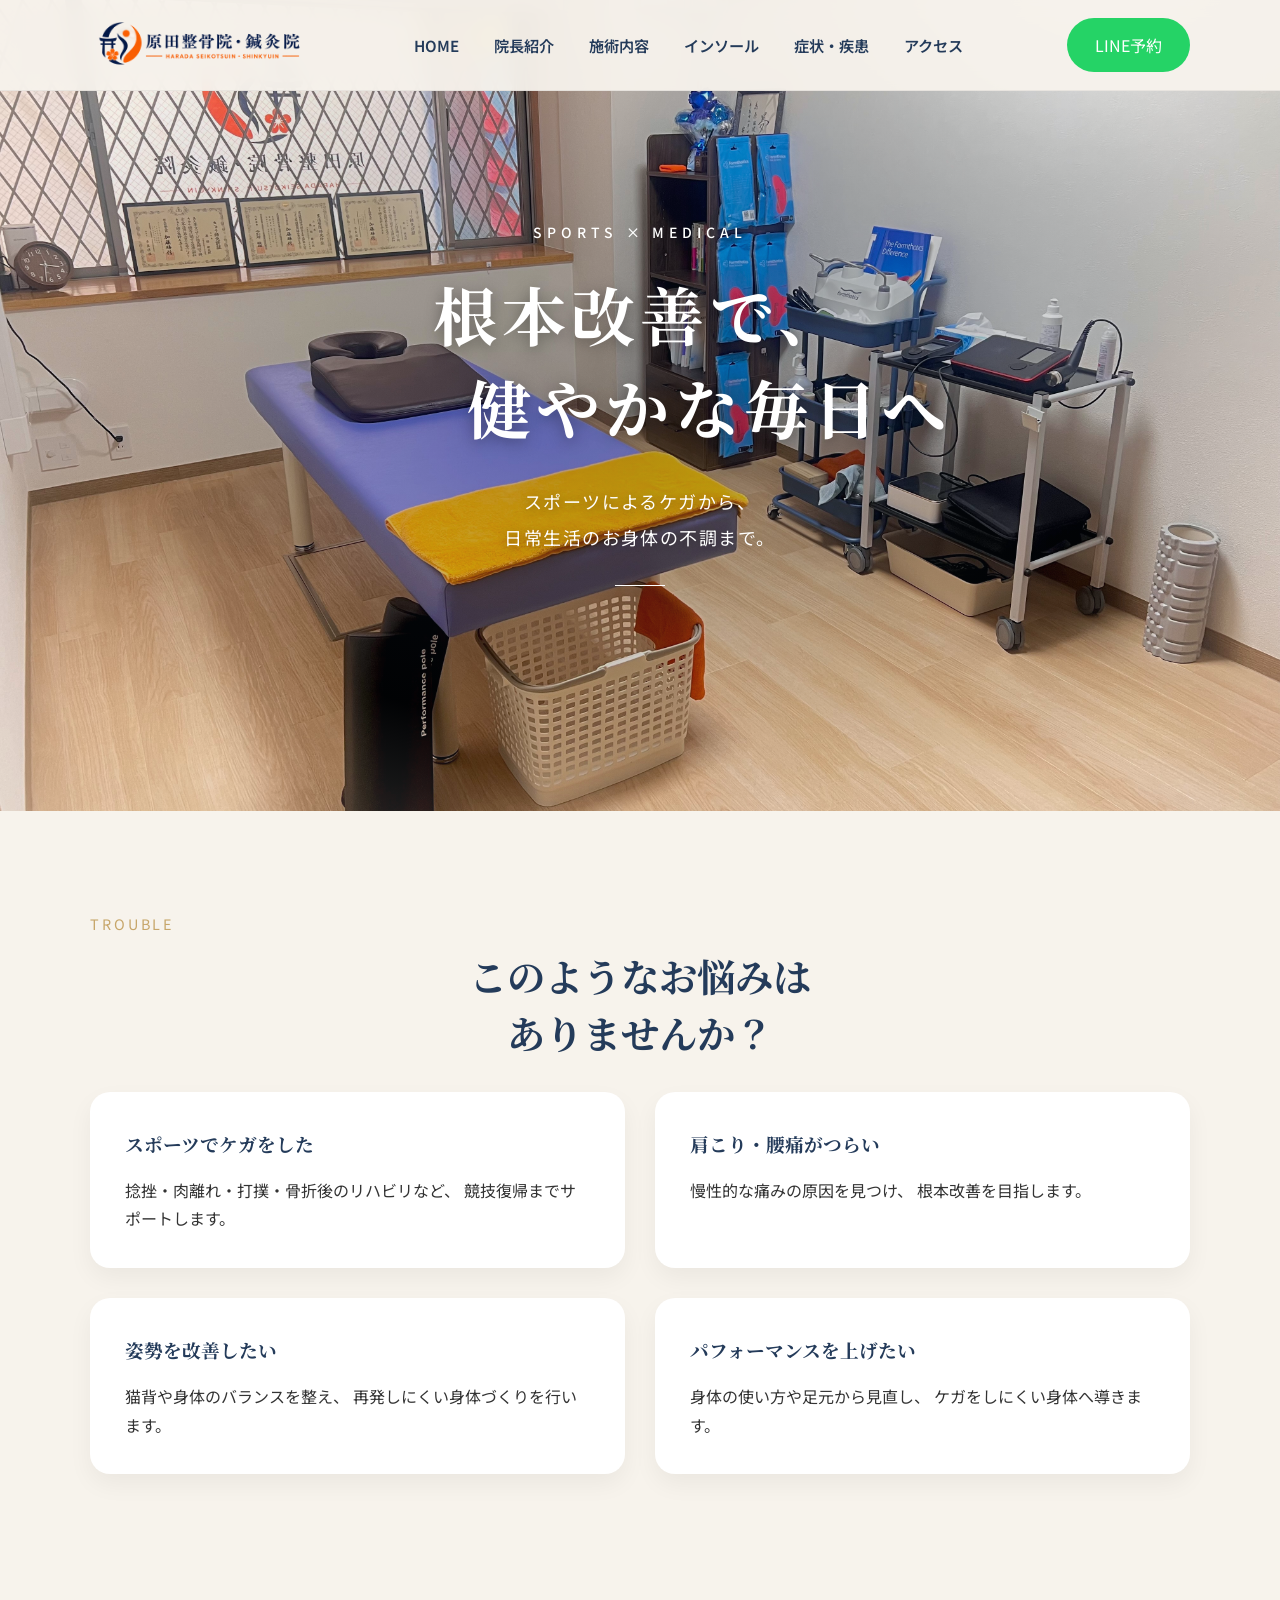
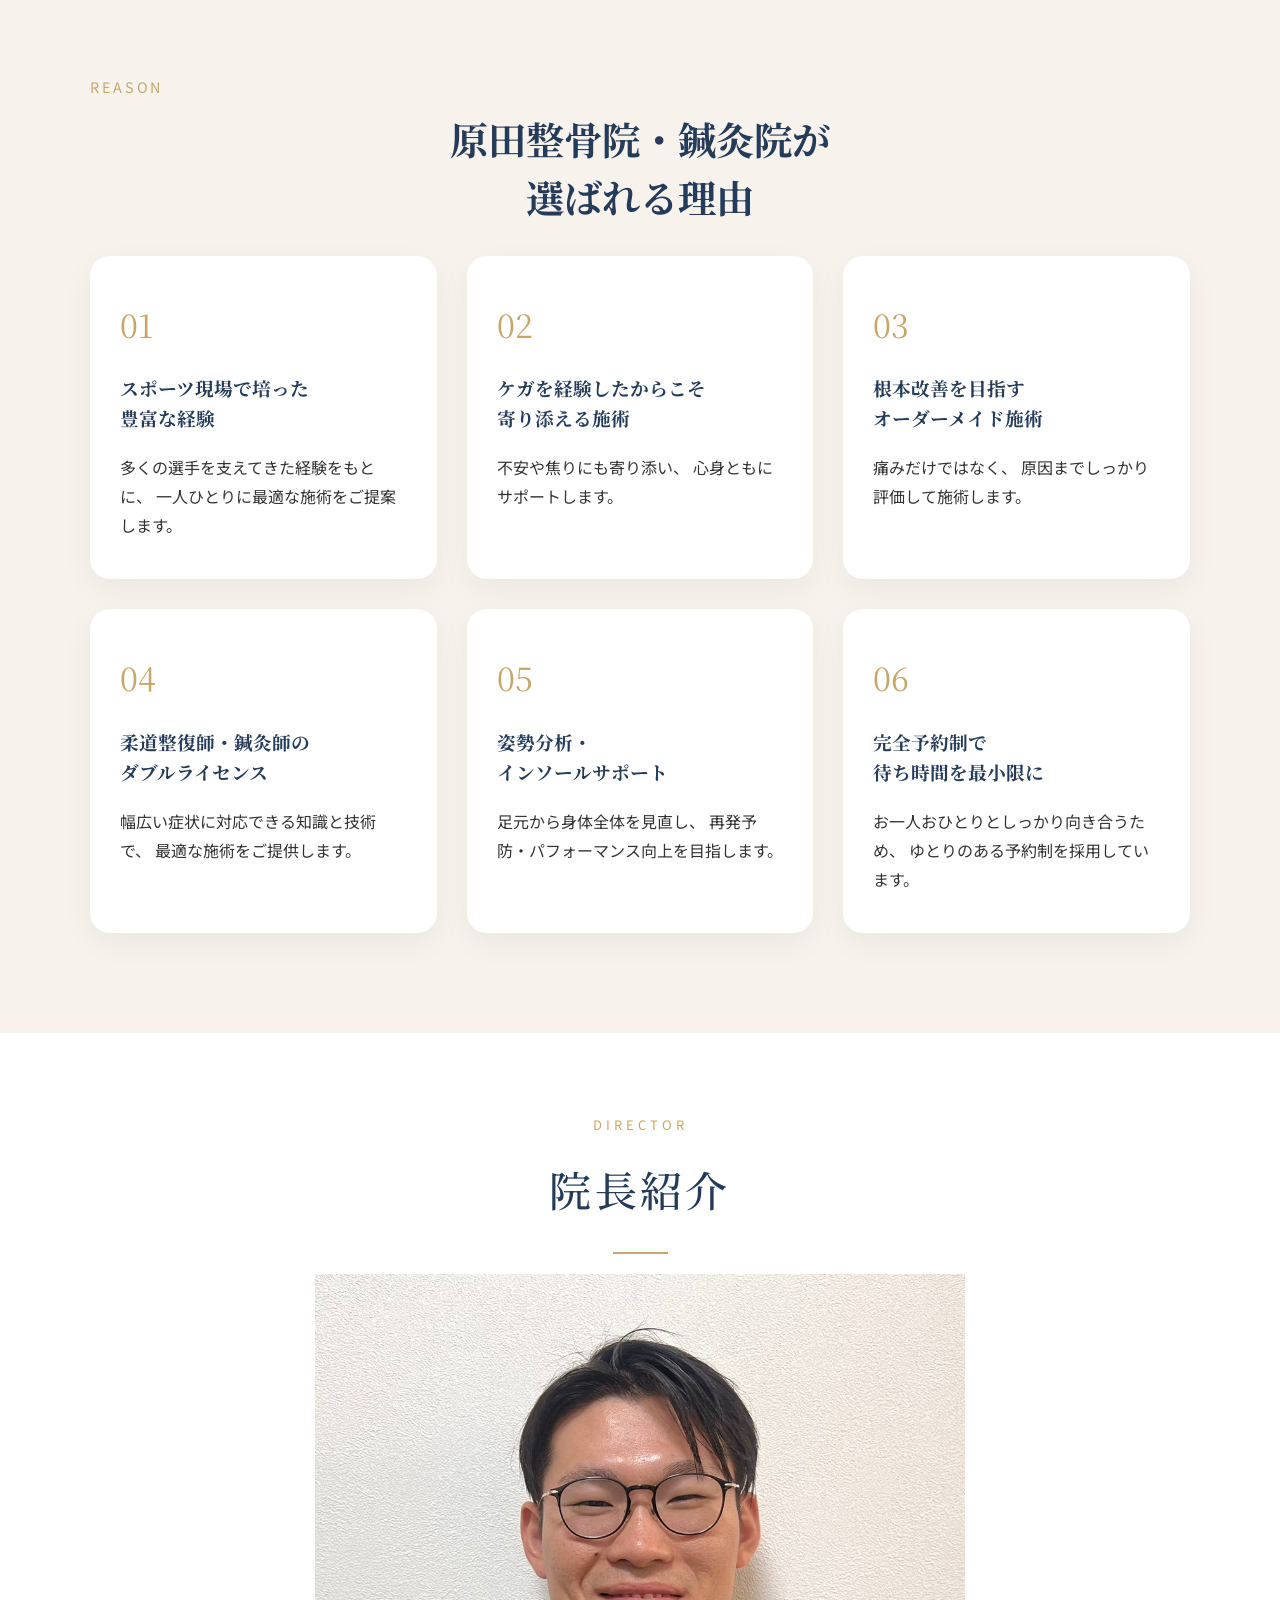
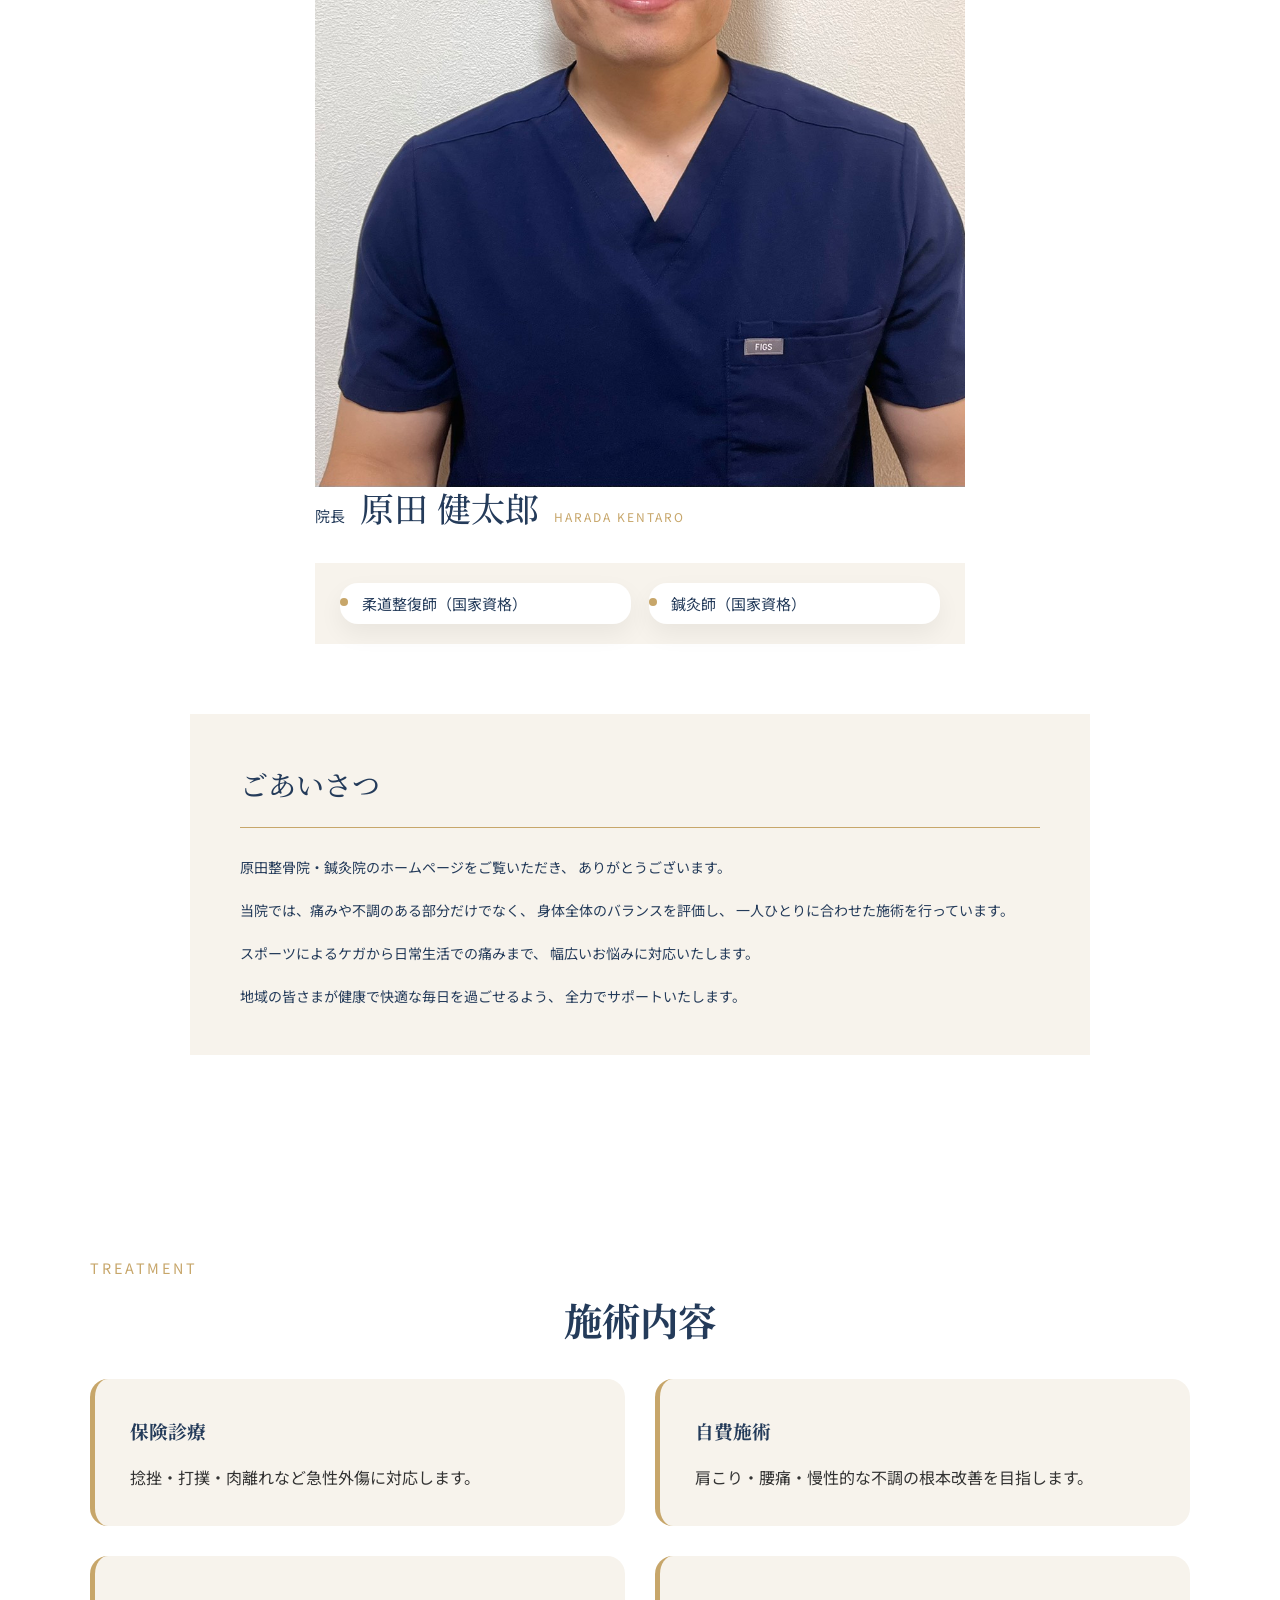
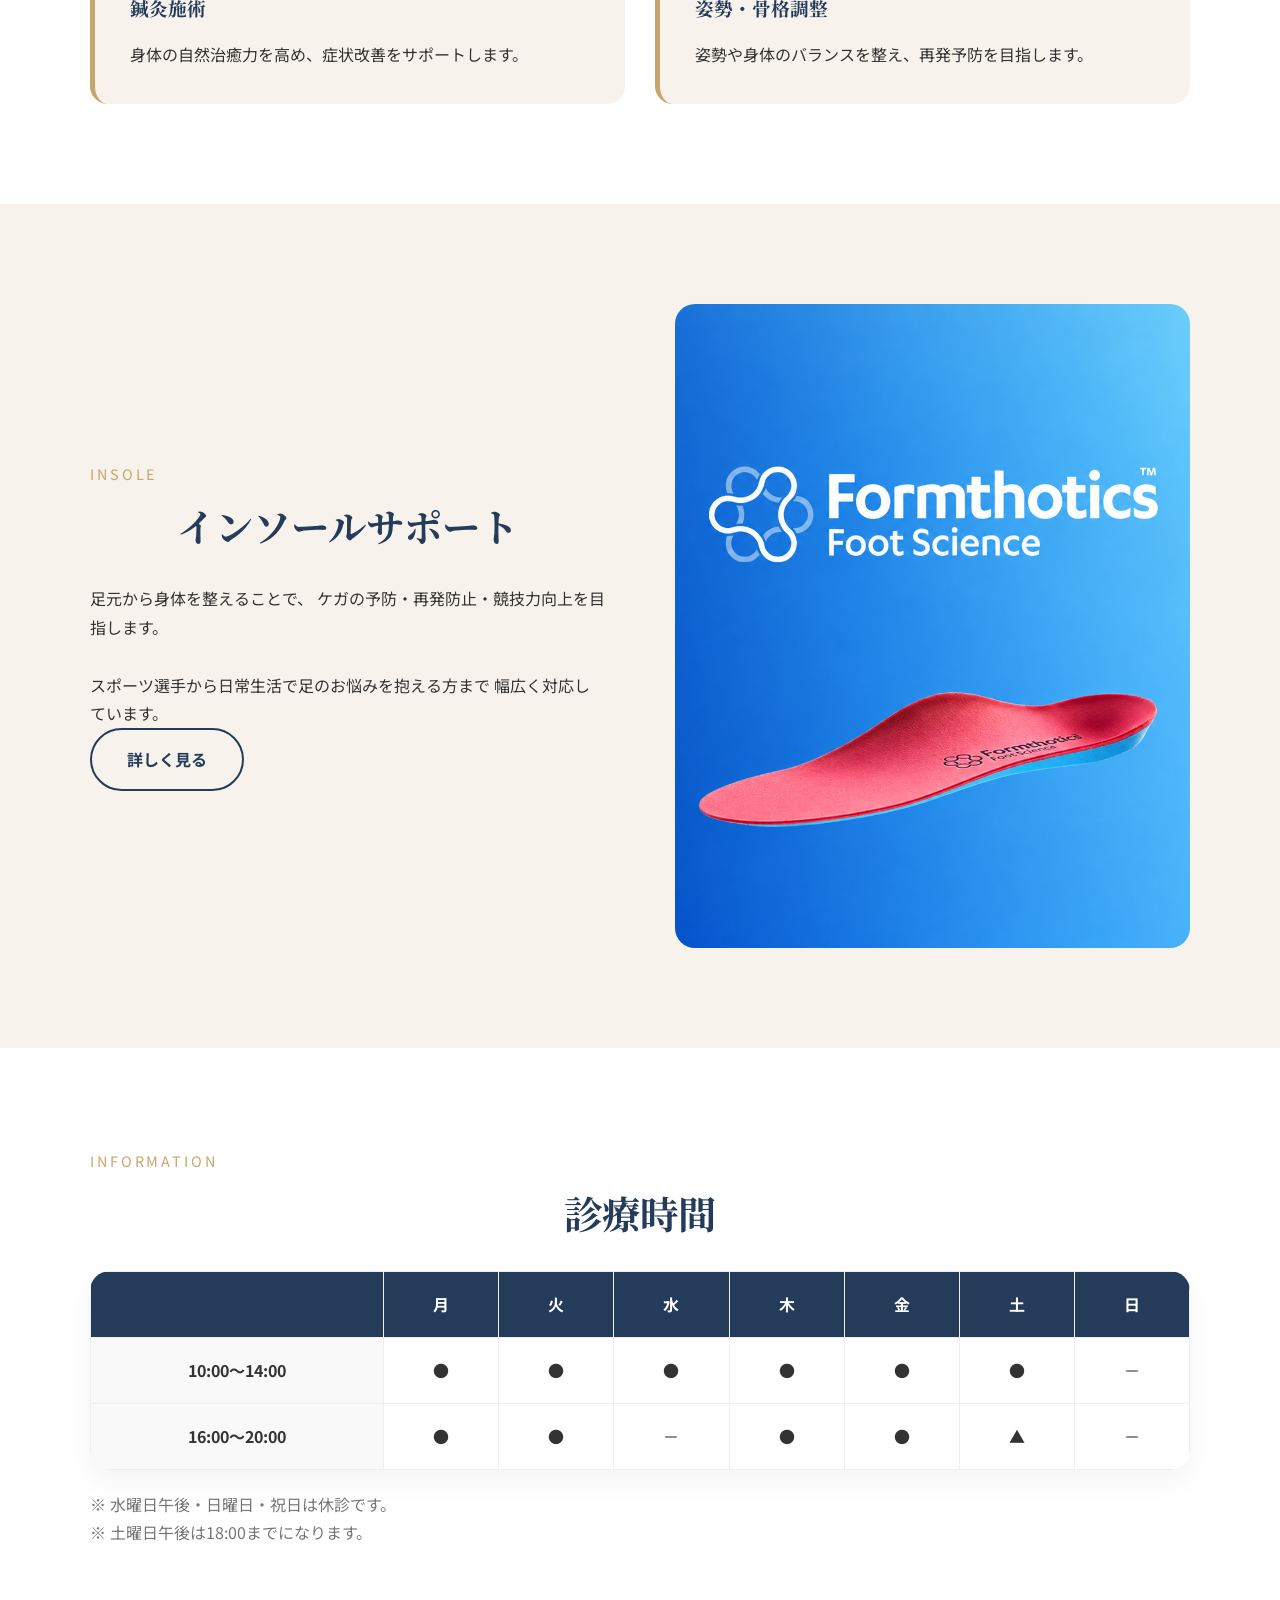
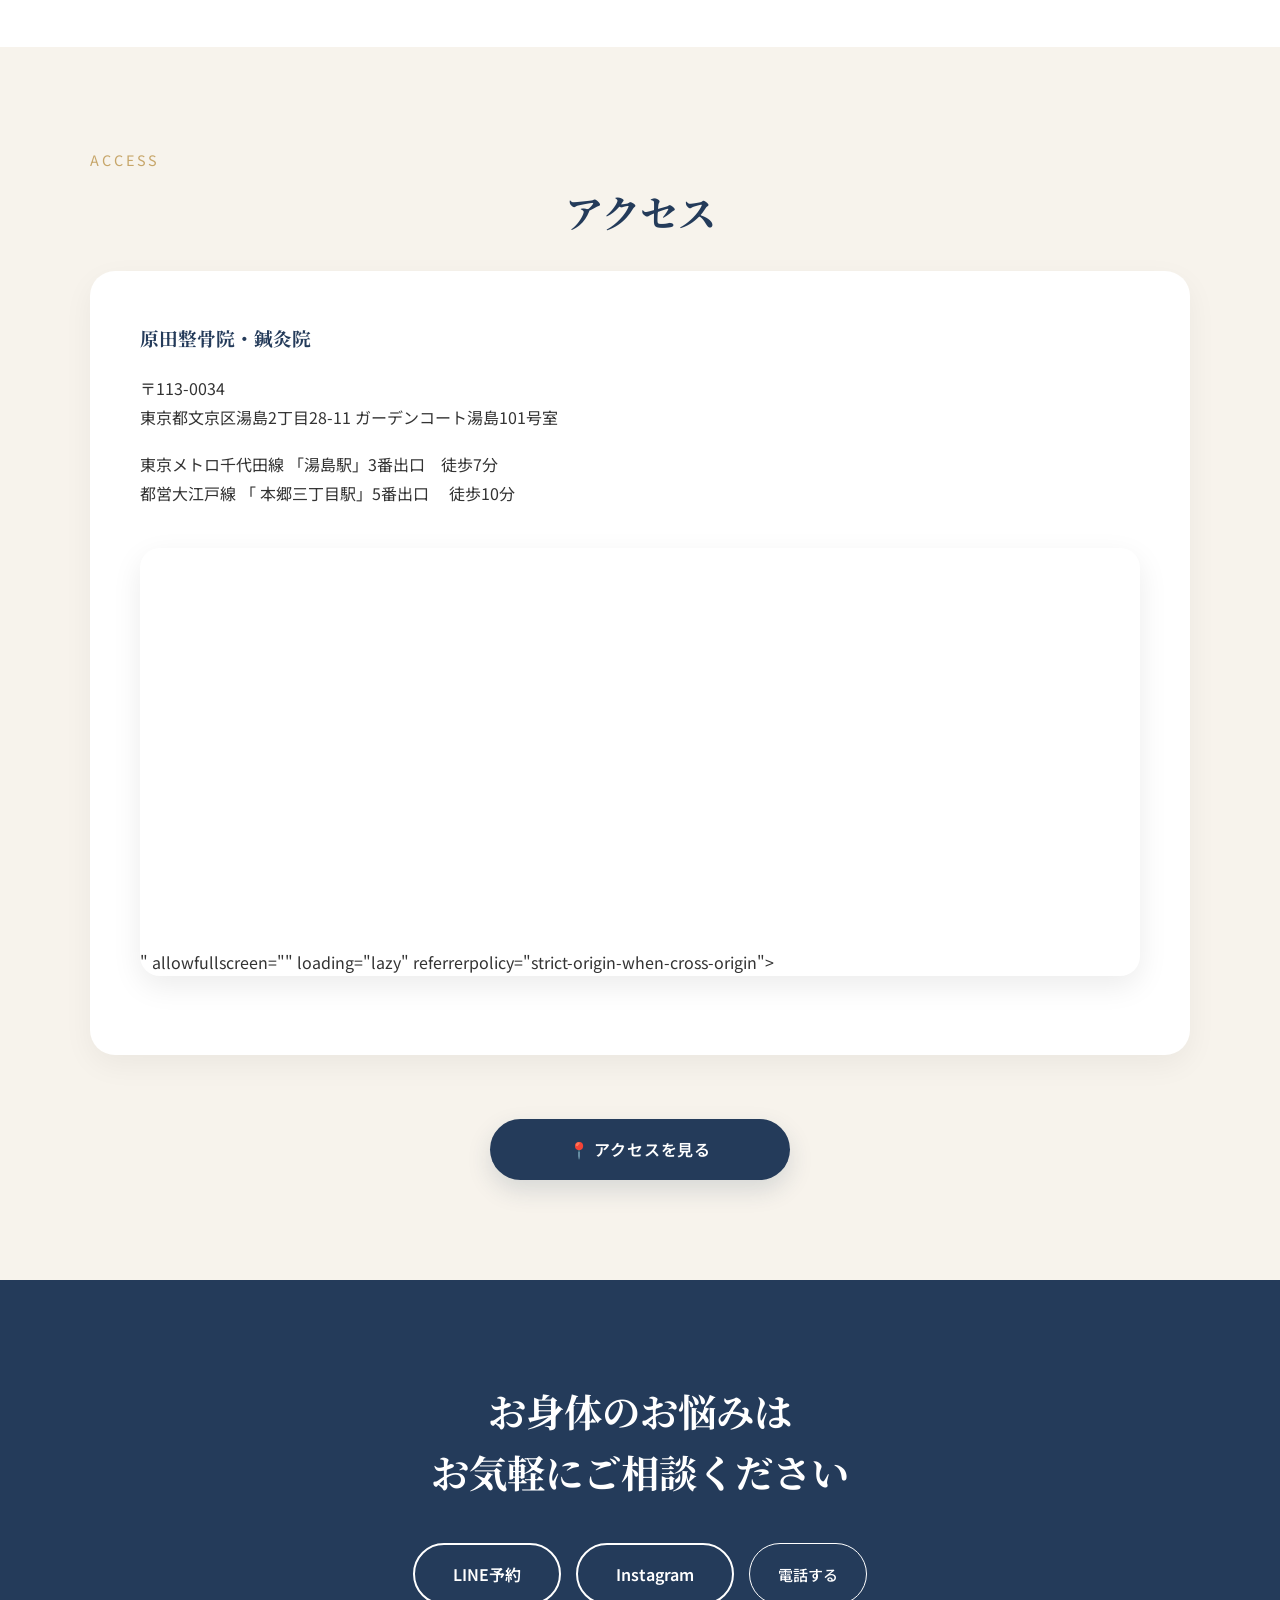
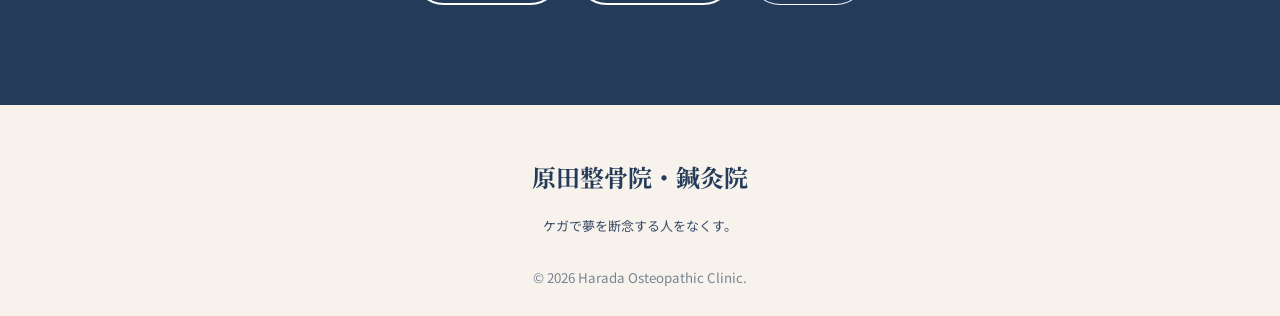
==== index.html @ f904f3bf "Update heading text in index.html" ====
<!DOCTYPE html>
<html lang="ja">

<head>
    <meta charset="UTF-8">
    <meta name="viewport" content="width=device-width, initial-scale=1.0">

    <title>原田整骨院・鍼灸院｜文京区湯島</title>

    <meta name="description"
        content="文京区湯島の原田整骨院・鍼灸院。スポーツによるケガから肩こり・腰痛・姿勢改善まで、一人ひとりに合わせた施術をご提供します。">

    <link rel="preconnect" href="https://fonts.googleapis.com">
    <link rel="preconnect" href="https://fonts.gstatic.com" crossorigin>

    <link href="https://fonts.googleapis.com/css2?family=Noto+Sans+JP:wght@300;400;500;700&family=Noto+Serif+JP:wght@500;700&display=swap"
        rel="stylesheet">

    <link rel="stylesheet" href="style.css">
</head>

<body>

    <!-- ==========================
        Header
    =========================== -->

    <header class="header">

        <div class="container header-inner">

        <a href="#" class="logo">
    <img src="logo-header.png" alt="原田整骨院・鍼灸院">
</a>
            
            <nav class="nav">

                <ul>

                    <li><a href="#">HOME</a></li>

                    <li><a href="#about">院長紹介</a></li>

                    <li><a href="#treatment">施術内容</a></li>

                    <li><a href="#insole">インソール</a></li>

                    <li><a href="symptoms.html">症状・疾患</a></li>  

                    <li><a href="#access">アクセス</a></li>

                </ul>

            </nav>

            <a href="https://line.me/R/ti/p/@600itvvo" class="reserve-btn">
                LINE予約
            </a>

            <button class="hamburger">

                <span></span>
                <span></span>
                <span></span>

            </button>

        </div>

    </header>





    <!-- ==========================
        Hero
    =========================== -->
<section class="hero">

    <div class="hero-overlay"></div>

    <div class="hero-content">

        <p class="hero-subtitle">
            SPORTS × MEDICAL
        </p>

        <h1>
            根本改善で、<br>
        　　健やかな毎日へ
        </h1>

        <p class="hero-description">
            スポーツによるケガから、<br>
            日常生活のお身体の不調まで。
        </p>

        <div class="hero-line"></div>

    </section>



    <!-- ==========================
        Problems
    =========================== -->

    <section class="problems fade">

        <div class="container">

            <p class="section-subtitle">

                TROUBLE

            </p>

            <h2 class="section-title">

                このようなお悩みは<br>
                ありませんか？

            </h2>

            <div class="problem-grid">

                <div class="problem-card">

                    <h3>スポーツでケガをした</h3>

                    <p>
                        捻挫・肉離れ・打撲・骨折後のリハビリなど、
                        競技復帰までサポートします。
                    </p>

                </div>

                <div class="problem-card">

                    <h3>肩こり・腰痛がつらい</h3>

                    <p>
                        慢性的な痛みの原因を見つけ、
                        根本改善を目指します。
                    </p>

                </div>

                <div class="problem-card">

                    <h3>姿勢を改善したい</h3>

                    <p>

                        猫背や身体のバランスを整え、
                        再発しにくい身体づくりを行います。

                    </p>

                </div>

                <div class="problem-card">

                    <h3>パフォーマンスを上げたい</h3>

                    <p>

                        身体の使い方や足元から見直し、
                        ケガをしにくい身体へ導きます。

                    </p>

                </div>

            </div>

        </div>

    </section>






    <!-- ==========================
        Reason
    =========================== -->

    <section class="reason fade">

        <div class="container">

            <p class="section-subtitle">

                REASON

            </p>

            <h2 class="section-title">

                原田整骨院・鍼灸院が<br>
                選ばれる理由

            </h2>

            <div class="reason-grid">

                <article class="reason-card">

                    <span>01</span>

                    <h3>

                        スポーツ現場で培った<br>
                        豊富な経験

                    </h3>

                    <p>

                        多くの選手を支えてきた経験をもとに、
                        一人ひとりに最適な施術をご提案します。

                    </p>

                </article>

                <article class="reason-card">

                    <span>02</span>

                    <h3>

                        ケガを経験したからこそ<br>
                        寄り添える施術

                    </h3>

                    <p>

                        不安や焦りにも寄り添い、
                        心身ともにサポートします。

                    </p>

                </article>

                <article class="reason-card">

                    <span>03</span>

                    <h3>

                        根本改善を目指す<br>
                        オーダーメイド施術

                    </h3>

                    <p>

                        痛みだけではなく、
                        原因までしっかり評価して施術します。

                    </p>

                </article>

                <article class="reason-card">

                    <span>04</span>

                    <h3>

                        柔道整復師・鍼灸師の<br>
                        ダブルライセンス

                    </h3>

                    <p>

                        幅広い症状に対応できる知識と技術で、
                        最適な施術をご提供します。

                    </p>

                </article>

                <article class="reason-card">

                    <span>05</span>

                    <h3>

                        姿勢分析・<br>
                        インソールサポート

                    </h3>

                    <p>

                        足元から身体全体を見直し、
                        再発予防・パフォーマンス向上を目指します。

                    </p>

                </article>

                <article class="reason-card">

                    <span>06</span>

                    <h3>

                        完全予約制で<br>
                        待ち時間を最小限に

                    </h3>

                    <p>

                        お一人おひとりとしっかり向き合うため、
                        ゆとりのある予約制を採用しています。

                    </p>

                </article>

            </div>

        </div>

    </section>

        <!-- ==========================
        About
    =========================== -->

    <section id="about" class="director-section">

    <div class="director-container">

        <!-- 院長紹介タイトル -->
        <div class="director-title">

            <p class="director-en">DIRECTOR</p>

            <h2>院長紹介</h2>

            <div class="director-line"></div>

        </div>


        <!-- 院長写真 -->
        <div class="director-photo">

            <img
                src="images/director.jpg"
                alt="原田整骨院・鍼灸院 院長 原田健太郎"
            >

        </div>


        <!-- 名前・資格 -->
        <div class="director-profile">

            <div class="director-name">

                <span>院長</span>

                <strong>原田 健太郎</strong>

                <small>HARADA KENTARO</small>

            </div>


            <ul class="director-qualifications">

                <li>柔道整復師（国家資格）</li>

                <li>鍼灸師（国家資格）</li>

            </ul>

        </div>


    </div>


    <!-- ごあいさつ -->

    <div class="director-message">

        <h3>ごあいさつ</h3>

        <div class="director-message-text">

            <p>
                原田整骨院・鍼灸院のホームページをご覧いただき、
                ありがとうございます。
            </p>

            <p>
                当院では、痛みや不調のある部分だけでなく、
                身体全体のバランスを評価し、
                一人ひとりに合わせた施術を行っています。
            </p>

            <p>
                スポーツによるケガから日常生活での痛みまで、
                幅広いお悩みに対応いたします。
            </p>

            <p>
                地域の皆さまが健康で快適な毎日を過ごせるよう、
                全力でサポートいたします。
            </p>

        </div>

    </div>

</section>



    <!-- ==========================
        Treatment
    =========================== -->

    <section class="treatment fade" id="treatment">

        <div class="container">

            <p class="section-subtitle">
                TREATMENT
            </p>

            <h2 class="section-title">
                施術内容
            </h2>

            <div class="treatment-grid">

                <div class="treatment-card">
                    <h3>保険診療</h3>
                    <p>捻挫・打撲・肉離れなど急性外傷に対応します。</p>
                </div>

                <div class="treatment-card">
                    <h3>自費施術</h3>
                    <p>肩こり・腰痛・慢性的な不調の根本改善を目指します。</p>
                </div>

                <div class="treatment-card">
                    <h3>鍼灸施術</h3>
                    <p>身体の自然治癒力を高め、症状改善をサポートします。</p>
                </div>

                <div class="treatment-card">
                    <h3>姿勢・骨格調整</h3>
                    <p>姿勢や身体のバランスを整え、再発予防を目指します。</p>
                </div>

            </div>

        </div>

    </section>



    <!-- ==========================
        Insole
    =========================== -->

    <section class="insole fade" id="insole">

        <div class="container insole-inner">

            <div class="insole-text">

                <p class="section-subtitle">
                    INSOLE
                </p>

                <h2 class="section-title">
                    インソールサポート
                </h2>

                <p>

                    足元から身体を整えることで、
                    ケガの予防・再発防止・競技力向上を目指します。

                    <br><br>

                    スポーツ選手から日常生活で足のお悩みを抱える方まで
                    幅広く対応しています。

                </p>

                <a href="insole.html" class="more-btn">
                    詳しく見る
                </a>

            </div>

            <div class="insole-image">

                <img src="images/insole.png" alt="インソール" >
                    </div>

            </div>

    </section>



    <!-- ==========================
        Time
    =========================== -->

    <section class="time fade">

        <div class="container">

            <p class="section-subtitle">
                INFORMATION
            </p>

            <h2 class="section-title">
                診療時間
            </h2>

            <table class="time-table">

    <tr>
        <th></th>
        <th>月</th>
        <th>火</th>
        <th>水</th>
        <th>木</th>
        <th>金</th>
        <th>土</th>
        <th>日</th>
    </tr>

    <tr>
        <td>10:00〜14:00</td>
        <td>●</td>
        <td>●</td>
        <td>●</td>
        <td>●</td>
        <td>●</td>
        <td>●</td>
        <td>－</td>
    </tr>

    <tr>
        <td>16:00〜20:00</td>
        <td>●</td>
        <td>●</td>
        <td>－</td>
        <td>●</td>
        <td>●</td>
        <td>▲</td>
        <td>－</td>
    </tr>

</table>

<p class="note">
    ※ 水曜日午後・日曜日・祝日は休診です。<br>
    ※ 土曜日午後は18:00までになります。
</p>
            
        </div>

    </section>



    <!-- ==========================
        Access
    =========================== -->

    <section class="access fade" id="access">

        <div class="container">

            <p class="section-subtitle">
                ACCESS
            </p>

            <h2 class="section-title">
                アクセス
            </h2>

            <div class="access-box">

                <h3>
                    原田整骨院・鍼灸院
                </h3>

                <p>
                    〒113-0034
                    <br>
                    東京都文京区湯島2丁目28-11
                    ガーデンコート湯島101号室
                </p>

                <p>

                    東京メトロ千代田線
                    「湯島駅」3番出口　徒歩7分

                    <br>

                    都営大江戸線
                   「 本郷三丁目駅」5番出口　 徒歩10分

                </p>

            <div class="map">

    <iframe
        src="https://www.google.com/maps/embed?pb=!1m18!1m12!1m3!1d3239.7982134724075!2d139.763242576155!3d35.70658292858036!2m3!1f0!2f0!3f0!3m2!1i1024!2i768!4f13.1!3m3!1m2!1s0x60188d3fcdd67469%3A0xf6a17e4ac4ffb47c!2z5Y6f55Sw5pW06aqo6Zmi44O76Y2854G46Zmi!5e0!3m2!1sja!2sjp!4v1787884282661!5m2!1sja!2sjp" width="600" height="450" style="border:0;" allowfullscreen="" loading="lazy" referrerpolicy="strict-origin-when-cross-origin"></iframe>"
        allowfullscreen=""
        loading="lazy"
        referrerpolicy="strict-origin-when-cross-origin">
    </iframe>

        </div>
　　　　 </div>
　　　　 </div>
<a href="https://maps.app.goo.gl/6AMXKjZLpCaJknLCA?g_st=ic"
   class="map-btn"
   target="_blank">

    📍 アクセスを見る
   
</a>
        

    </section>



    <!-- ==========================
        CTA
    =========================== -->

    <section class="cta">

        <div class="container">

            <h2>

                お身体のお悩みは<br>
                お気軽にご相談ください

            </h2>

            <div class="cta-buttons">

                <a href="https://line.me/R/ti/p/@600itvvo" class="btn line">
                    LINE予約
                </a>
                
                <a href="https://www.instagram.com/haradaseikotuin.sinkyuin/"
   class="btn instagram"
   target="_blank"
   rel="noopener">
    Instagram
</a>
                
                <a href="tel:07038587502" class="cta-btn">
                    電話する
                </a>

            </div>

        </div>

    </section>



    <!-- ==========================
        Footer
    =========================== -->

    <footer class="footer">

        <div class="container">

            <h2>

                原田整骨院・鍼灸院

            </h2>

            <p>

                ケガで夢を断念する人をなくす。

            </p>

            <small>

                © 2026 Harada Osteopathic Clinic.

            </small>

        </div>

    </footer>

    <script src="script.js"></script>

</body>

</html>
---- style.css ----
/* ===============================
   Harada Osteopathic Clinic
   style.css
=============================== */

:root{

    --main:#243B5A;
    --accent:#C7A66A;
    --bg:#F7F3EC;
    --white:#ffffff;
    --text:#333333;

}

*{
    margin:0;
    padding:0;
    box-sizing:border-box;
}

html{

    scroll-behavior:smooth;

}

body{

    font-family:"Noto Sans JP",sans-serif;

    background:var(--bg);

    color:var(--text);

    line-height:1.8;

    overflow-x:hidden;

}

img{

    width:100%;

    display:block;

}

a{

    text-decoration:none;

    color:inherit;

}

ul{

    list-style:none;

}

.container{

    width:min(1100px,90%);

    margin:auto;

}

section{

    padding:100px 0;

}

/* ===============================
Section
=============================== */

.section-subtitle{

    color:var(--accent);

    letter-spacing:.2em;

    font-size:.9rem;

    margin-bottom:10px;

    text-transform:uppercase;

}

.section-title{

    font-family:"Noto Serif JP",serif;

    color:var(--main);

    font-size:2.4rem;

    line-height:1.5;

    margin-bottom:50px;

}

/* ===============================
Header
=============================== */

.header{

    position:fixed;

    top:0;

    left:0;

    width:100%;

    z-index:999;

    background:rgba(247,243,236,.95);

    backdrop-filter:blur(10px);

    border-bottom:1px solid rgba(0,0,0,.05);

}

.header-inner{

    height:90px;

    display:flex;

    justify-content:space-between;

    align-items:center;

}

.logo{

    font-family:"Noto Serif JP",serif;

    font-size:1.3rem;

    color:var(--main);

    font-weight:bold;

}

.nav ul{

    display:flex;

    gap:35px;

}

.nav a{

    color:var(--main);

    transition:.3s;

    font-size:.95rem;

}

.nav a:hover{

    color:var(--accent);

}

.reserve-btn{

    background:#25D366;

    color:#fff;

    padding:13px 28px;

    border-radius:50px;

    transition:.3s;

}

.reserve-btn:hover{

    transform:translateY(-3px);

}

.hamburger{

    display:none;

}

/* ===============================
Hero
=============================== */

.hero{

    padding-top:180px;

    padding-bottom:120px;

}

.hero-inner{

    display:grid;

    grid-template-columns:1fr 1fr;

    gap:70px;

    align-items:center;

}

.hero-copy-small{

    color:var(--accent);

    letter-spacing:.25em;

    margin-bottom:15px;

}

.hero h1{

    font-family:"Noto Serif JP",serif;

    color:var(--main);

    font-size:3.8rem;

    line-height:1.35;

    margin-bottom:30px;

}

.hero-description{

    font-size:1.05rem;

    margin-bottom:40px;

}

.hero-buttons{

    display:flex;

    gap:20px;

    flex-wrap:wrap;

}

.btn{

    display:inline-block;

    padding:15px 38px;

    border-radius:50px;

    transition:.35s;

    font-weight:bold;

}

.btn:hover{

    transform:translateY(-4px);

}

.btn.line{

    background:#25D366;

    color:#fff;

}

.instagram-btn{
    display:inline-block;
    padding:12px 25px;
    border:2px solid var(--main);
    border-radius:50px;
    color:var(--main);
    font-weight:bold;
    text-decoration:none;
    transition:.3s;
}

.instagram-btn:hover{
    background:var(--main);
    color:#fff;
    transform:translateY(-3px);
}

btn.instagram{
    background:transparent;
    color:#fff;
    border:2px solid #fff;
}

.btn.instagram:hover{
    background:#fff;
    color:var(--main);
}

.btn.tel{

    background:var(--main);

    color:#fff;

}

.hero-image{

    aspect-ratio:4/5;

    border-radius:30px;

    background:#ddd;

    display:flex;

    justify-content:center;

    align-items:center;

    overflow:hidden;

}

.coming{

    text-align:center;

    color:#777;

}

.coming span{

    display:block;

    letter-spacing:.3em;

    margin-bottom:10px;

}

.coming strong{

    font-size:1.4rem;

}

/* ===============================
Problems
=============================== */

.problem-grid{

    display:grid;

    grid-template-columns:repeat(2,1fr);

    gap:30px;

}

.problem-card{

    background:#fff;

    padding:35px;

    border-radius:20px;

    transition:.35s;

    box-shadow:0 10px 25px rgba(0,0,0,.05);

}

.problem-card:hover{

    transform:translateY(-8px);

    box-shadow:0 20px 40px rgba(0,0,0,.12);

}

.problem-card h3{

    color:var(--main);

    margin-bottom:15px;

    font-family:"Noto Serif JP",serif;

}

/* ===============================
Reason
=============================== */

.reason-grid{

    display:grid;

    grid-template-columns:repeat(3,1fr);

    gap:30px;

}

.reason-card{

    background:#fff;

    padding:40px 30px;

    border-radius:20px;

    box-shadow:0 10px 30px rgba(0,0,0,.05);

    transition:.35s;

}

.reason-card:hover{

    transform:translateY(-10px);

    box-shadow:0 20px 40px rgba(0,0,0,.12);

}

.reason-card span{

    display:inline-block;

    color:var(--accent);

    font-size:2rem;

    font-family:"Noto Serif JP",serif;

    margin-bottom:20px;

}

.reason-card h3{

    color:var(--main);

    margin-bottom:20px;

    line-height:1.6;

    font-family:"Noto Serif JP",serif;

}

/* ===============================
About
=============================== */

.about-inner{

    display:grid;

    grid-template-columns:1fr 1fr;

    gap:70px;

    align-items:center;

}

.about-image{

    background:#ddd;

    aspect-ratio:4/5;

    border-radius:25px;

    display:flex;

    justify-content:center;

    align-items:center;

}

.about-text h3{

    font-size:2rem;

    color:var(--main);

    margin-bottom:20px;

    font-family:"Noto Serif JP",serif;

}

.about-text p{

    margin-bottom:35px;

}

.more-btn{

    display:inline-block;

    padding:15px 35px;

    border:2px solid var(--main);

    color:var(--main);

    border-radius:50px;

    transition:.35s;

    font-weight:bold;

}

.more-btn:hover{

    background:var(--main);

    color:#fff;

}

/* ===============================
Treatment
=============================== */

.treatment{

    background:#fff;

}

.treatment-grid{

    display:grid;

    grid-template-columns:repeat(2,1fr);

    gap:30px;

}

.treatment-card{

    border-left:5px solid var(--accent);

    background:var(--bg);

    padding:35px;

    border-radius:18px;

    transition:.3s;

}

.treatment-card:hover{

    transform:translateY(-6px);

}

.treatment-card h3{

    color:var(--main);

    margin-bottom:15px;

    font-family:"Noto Serif JP",serif;

}

/* ===============================
Insole
=============================== */

.insole{

    background:var(--bg);

}

.insole-inner{

    display:grid;

    grid-template-columns:1fr 1fr;

    gap:70px;

    align-items:center;

}

.insole-image{

    background:#ddd;

    aspect-ratio:4/5;

    border-radius:25px;

    display:flex;

    justify-content:center;

    align-items:center;

}

/* ===============================
Time
=============================== */

.time{

    background:#fff;

}

.time-table{

    width:100%;

    border-collapse:collapse;

    background:#fff;

    overflow:hidden;

    border-radius:20px;

    box-shadow:0 10px 30px rgba(0,0,0,.05);

}

.time-table th,
.time-table td{

    border:1px solid #eee;

    padding:18px;

    text-align:center;

}

.time-table th{

    background:var(--main);

    color:#fff;

}

.time-table td:first-child{

    font-weight:bold;

    background:#f9f9f9;

}

.note{

    margin-top:20px;

    color:#777;

}

/* ===============================
Access
=============================== */

.access-box{

    background:#fff;

    padding:50px;

    border-radius:25px;

    box-shadow:0 10px 30px rgba(0,0,0,.05);

}

.access-box h3{

    color:var(--main);

    font-family:"Noto Serif JP",serif;

    margin-bottom:20px;

}

.access-box p{

    margin-bottom:18px;

}

/* ===============================
CTA
=============================== */

.cta{

    background:var(--main);

    color:#fff;

    text-align:center;

}

.cta h2{

    font-family:"Noto Serif JP",serif;

    font-size:2.4rem;

    margin-bottom:40px;

    line-height:1.6;

}

.cta-buttons{

    display:flex;

    justify-content:center;

    gap:20px;

    flex-wrap:wrap;

}

/* ===============================
Footer
=============================== */

.footer{

    background:#1c2d46;

    color:#fff;

    text-align:center;

    padding:60px 20px;

}

.footer h2{

    font-family:"Noto Serif JP",serif;

    margin-bottom:15px;

}

.footer p{

    margin-bottom:25px;

    opacity:.9;

}

.footer small{

    opacity:.6;

}

/* ===============================
Fade Animation
=============================== */

.fade{

    opacity:0;

    transform:translateY(40px);

    transition:all .8s ease;

}

.fade.show{

    opacity:1;

    transform:translateY(0);

}

/* ===============================
Responsive
=============================== */

@media (max-width:900px){

    section{
        padding:70px 0;
    }

    .header-inner{
        height:75px;
    }

    .nav{

        position:fixed;

        top:75px;

        right:-100%;

        width:280px;

        height:calc(100vh - 75px);

        background:#fff;

        transition:.35s;

        padding:40px 30px;

        box-shadow:-10px 0 30px rgba(0,0,0,.08);

    }

    .nav.active{
        right:0;
    }

    .nav ul{

        display:flex;

        flex-direction:column;

        gap:25px;

    }

    .reserve-btn{
        display:none;
    }

    .hamburger{

        display:flex;

        width:42px;

        height:42px;

        border:none;

        background:none;

        flex-direction:column;

        justify-content:center;

        gap:7px;

        cursor:pointer;

    }

    .hamburger span{

        width:30px;

        height:2px;

        background:var(--main);

        transition:.3s;

    }

    .hero-inner,
    .about-inner,
    .insole-inner{

        grid-template-columns:1fr;

        gap:40px;

    }

    .hero{

        padding-top:130px;

    }

    .hero h1{

        font-size:2.5rem;

    }

    .section-title{

        font-size:2rem;

    }

    .problem-grid,
    .treatment-grid,
    .reason-grid{

        grid-template-columns:1fr;

    }

    .time-table{

        font-size:.85rem;

    }

    .access-box{

        padding:35px;

    }

    .cta h2{

        font-size:1.8rem;

    }

}

@media (max-width:600px){

    .container{

        width:92%;

    }

    .hero-description{

        font-size:.95rem;

    }

    .btn,
    .more-btn{

        width:100%;

        text-align:center;

    }

    .hero-buttons,
    .cta-buttons{

        flex-direction:column;

    }

    .problem-card,
    .reason-card,
    .treatment-card{

        padding:25px;

    }

    .section-title{

        font-size:1.8rem;

    }

    .about-text h3{

        font-size:1.7rem;

    }

    .time-table th,
    .time-table td{

        padding:12px 6px;

    }

}

/* ===============================
Hover Effects
=============================== */

.logo,
.nav a,
.reserve-btn,
.btn,
.more-btn{

    transition:all .3s ease;

}

.logo:hover{

    opacity:.8;

}

.nav a:hover{

    color:var(--accent);

}

.btn:hover,
.reserve-btn:hover,
.more-btn:hover{

    transform:translateY(-3px);

}

/* ===============================
Utility
=============================== */

.hidden{

    display:none;

}

.text-center{

    text-align:center;

}
2026.07.07 火曜日
14:56 奥田ほのか 七夕
2026.07.09 木曜日
20:21 奥田ほのか お疲れ様です。
昨日お話しさせていただいた、備品購入の希望をリストにまとめたものを送らせていただきます。
ご検討の程、よろしくお願いいたします。
2026.07.10 金曜日
16:26 奥田ほのか ケーラー脂肪対
16:34 奥田ほのか 背屈制限の原因
底屈筋のタイトネス（腓腹筋、ヒラメ筋、長母趾屈筋、長趾伸筋、後脛骨筋）
前脛骨筋の筋発揮不足
距骨の後方滑り込み制限
アキレス腱周囲のタイトネス
16:36 奥田ほのか 長母趾屈筋
→母趾伸展させた状態から背屈で母趾伸展していない状態と比べる
→タイトネスあり：長母趾屈筋のTP

伸筋も同じ
2026.07.11 土曜日
17:34 奥田ほのか コンタクト後ろに下がらないところで止まって左右リアクション
2026.07.16 木曜日
12:21 奥田ほのか サークルダッシュ（ミラー）
腹筋
ボックスジャンプ
ラダー　シャッフル後　右側左側
ランジジャンプ
20秒15秒
2026.07.17 金曜日
22:39 奥田ほのか 【奥田穂乃香】2026年6月分請求書.zip
2026.07.18 土曜日
19:26 奥田ほのか 415
2026.07.20 月曜日
16:37 奥田ほのか https://photos.app.goo.gl/GC2cxviWHoHUkERJA
2026.07.22 水曜日
13:16 奥田ほのか アスリハ
身体評価
スポーツマッサージ
運動療法
救急処置
整形外科的テスト
2026.07.24 金曜日
13:24 奥田ほのか 24（金）16:30、17:30
27（月）16:30 17:00
28（火）16:30 20:30
29（水）17:30 18:00 20:00
2026.07.26 日曜日
16:19 奥田ほのか <!DOCTYPE html>

<html lang="ja">

<head>

  <meta charset="UTF-8">

  <meta name="viewport" content="width=device-width, initial-scale=1.0">

  <title>原田整骨院・鍼灸院</title>

</head>

<body>

  <h1>奥田スポーツ接骨院</h1>

  <p>スポーツ障害・ケガのサポートを中心に、

  地域の皆さまの健康をサポートします。</p>

  <h2>対応するお悩み</h2>

  <ul>

    <li>腰痛</li>

    <li>肩の痛み</li>

    <li>足関節捻挫</li>

    <li>オスグッド</li>

    <li>スポーツ障害</li>

  </ul>

  <h2>お問い合わせ</h2>

  <p>電話：000-0000-0
16:25 奥田ほのか https://okudahonoka.github.io/seikotuin/
2026.07.27 月曜日
09:10 奥田ほのか <!DOCTYPE html>
<html lang="ja">
<head>
    <meta charset="UTF-8">
    <meta name="viewport" content="width=device-width, initial-scale=1.0">
    <title>原田整骨院・鍼灸院 | スポーツ障害・腰痛・肩こり</title>

    <meta name="description" content="スポーツ障害から慢性的な痛みまで。原田整骨院・鍼灸院では、一人ひとりに合わせた根本改善を目指す施術をご提供します。">

    <link rel="stylesheet" href="style.css">
</head>

<body>

<header>
    <div class="container">

        <h1>原田整骨院・鍼灸院</h1>

        <nav>
            <ul>
                <li><a href="#">ホーム</a></li>
                <li><a href="#">当院について</a></li>
                <li><a href="#">施術内容</a></li>
                <li><a href="#">院長紹介</a></li>
                <li><a href="#">アクセス</a></li>
            </ul>
        </nav>

    </div>
</header>

<section class="hero">

    <div class="hero-text">

        <p class="sub-title">
            ケガで夢を断念する人をなくす
        </p>

        <h2>
            スポーツ外傷から<br>
            慢性的な痛みまで。
        </h2>

        <p class="lead">
            一人ひとりに合わせた施術で<br>
            根本改善を目指します。
        </p>

        <div class="button-area">

            <a href="#" class="btn line">
                LINEで予約
            </a>

            <a href="tel:0000000000" class="btn tel">
                電話する
            </a>

        </div>

    </div>

    <div class="hero-image">

        <div class="image-placeholder">

            写真準備中

        </div>

    </div>

</section>

<section>

<h2>このようなお悩みはありませんか？</h2>

<ul>

<li>スポーツ障害</li>
<li>腰痛</li>
<li>肩の痛み</li>
<li>首の痛み</li>
<li>足関節捻挫</li>
<li>オスグッド</li>
<li>肉離れ</li>
<li>姿勢のゆがみ</li>

</ul>

</section>

<section>

<h2>院長メッセージ</h2>

<h3>ケガで夢を断念する人をなくす。</h3>

<p>

私は高校時代、甲子園出場を目指して野球に打ち込み、
多くのケガを経験しました。

その経験から柔道整復師・鍼灸師となり、
接骨院院長やスポーツトレーナーとして
数多くの患者様・アスリートをサポートしてきました。

当院では一時的な痛みの緩和だけではなく、
原因を見極め、根本改善を目指した施術をご提供します。

</p>

</section>

<section>

<h2>診療時間</h2>

<p>

9:00〜22:00（完全予約制）

</p>

</section>

<footer>

<p>

© 原田整骨院・鍼灸院

</p>

</footer>

<script src="script.js"></script>

</body>
</html>
09:38 奥田ほのか /* ===== Google Fonts ===== */
@import url('https://fonts.googleapis.com/css2?family=Noto+Sans+JP:wght@300;400;500;700&family=Noto+Serif+JP:wght@500;700&display=swap');

:root{
    --bg:#F7F3EC;
    --navy:#243B5A;
    --gold:#C8A96A;
    --white:#ffffff;
    --line:#06C755;
    --text:#555;
}

*{
    margin:0;
    padding:0;
    box-sizing:border-box;
}

html{
    scroll-behavior:smooth;
}

body{
    font-family:'Noto Sans JP',sans-serif;
    background:var(--bg);
    color:var(--text);
    line-height:1.8;
}

.container{
    width:min(1100px,90%);
    margin:auto;
}

/* ---------- Header ---------- */

header{
    position:sticky;
    top:0;
    background:rgba(247,243,236,.92);
    backdrop-filter:blur(12px);
    border-bottom:1px solid rgba(0,0,0,.05);
    z-index:1000;
}

header .container{
    display:flex;
    justify-content:space-between;
    align-items:center;
    padding:20px 0;
}

header h1{
    color:var(--navy);
    font-family:'Noto Serif JP',serif;
    font-size:28px;
}

nav ul{
    display:flex;
    gap:30px;
    list-style:none;
}

nav a{
    text-decoration:none;
    color:var(--navy);
    font-weight:600;
    transition:.3s;
}

nav a:hover{
    color:var(--gold);
}

/* ---------- Hero ---------- */

.hero{
    display:grid;
    grid-template-columns:1fr 1fr;
    align-items:center;
    gap:60px;
    padding:100px 8%;
}

.sub-title{
    color:var(--gold);
    font-weight:bold;
    letter-spacing:2px;
    margin-bottom:20px;
}

.hero h2{
    font-size:54px;
    line-height:1.3;
    color:var(--navy);
    font-family:'Noto Serif JP',serif;
    margin-bottom:25px;
}

.lead{
    font-size:18px;
    margin-bottom:40px;
}

.button-area{
    display:flex;
    gap:20px;
    flex-wrap:wrap;
}

.btn{
    display:inline-block;
    padding:16px 36px;
    border-radius:50px;
    text-decoration:none;
    font-weight:bold;
    transition:.3s;
}

.btn.line{
    background:var(--line);
    color:#fff;
}

.btn.tel{
    background:var(--navy);
    color:#fff;
}

.btn:hover{
    transform:translateY(-3px);
    box-shadow:0 12px 30px rgba(0,0,0,.15);
}

.image-placeholder{
    height:520px;
    border-radius:30px;
    background:#e7dfd2;
    display:flex;
    justify-content:center;
    align-items:center;
    color:var(--navy);
    font-size:22px;
    font-weight:bold;
}

/* ---------- Section ---------- */

section{
    padding:90px 8%;
}

section h2{
    color:var(--navy);
    font-size:36px;
    font-family:'Noto Serif JP',serif;
    margin-bottom:35px;
}

section ul{
    display:grid;
    grid-template-columns:repeat(auto-fit,minmax(220px,1fr));
    gap:18px;
    list-style:none;
}

section li{
    background:#fff;
    padding:24px;
    border-radius:18px;
    box-shadow:0 10px 25px rgba(0,0,0,.06);
}

/* ---------- Footer ---------- */

footer{
    background:var(--navy);
    color:#fff;
    text-align:center;
    padding:35px;
}

/* ---------- Responsive ---------- */

@media(max-width:900px){

.hero{
grid-template-columns:1fr;
text-align:center;
}

nav{
display:none;
}

.hero h2{
font-size:38px;
}

.button-area{
justify-content:center;
}

.image-placeholder{
height:300px;
}

}
12:09 奥田ほのか https://youtu.be/EIhqhlUgwLI?si=lXAwJMpZZUDRVkdK
12:10 奥田ほのか https://youtu.be/A_9jmEAjHQM?si=v0rAvtOOa3PCB-cD
12:11 奥田ほのか https://youtu.be/SWFkmvtr1WA?si=xOKcpfCeTRbE34NG
13:07 奥田ほのか 画像
13:07 奥田ほのか 画像
13:07 奥田ほのか 画像
13:08 奥田ほのか 画像
13:08 奥田ほのか 画像
15:46 奥田ほのか <!DOCTYPE html>
<html lang="ja">

<head>
    <meta charset="UTF-8">
    <meta name="viewport" content="width=device-width, initial-scale=1.0">

    <title>原田整骨院・鍼灸院｜文京区湯島</title>

    <meta name="description"
        content="文京区湯島の原田整骨院・鍼灸院。スポーツによるケガから肩こり・腰痛・姿勢改善まで、一人ひとりに合わせた施術をご提供します。">

    <link rel="preconnect" href="https://fonts.googleapis.com">
    <link rel="preconnect" href="https://fonts.gstatic.com" crossorigin>

    <link href="https://fonts.googleapis.com/css2?family=Noto+Sans+JP:wght@300;400;500;700&family=Noto+Serif+JP:wght@500;700&display=swap"
        rel="stylesheet">

    <link rel="stylesheet" href="css/style.css">
</head>

<body>

    <!-- ==========================
        Header
    =========================== -->

    <header class="header">

        <div class="container header-inner">

            <a href="#" class="logo">
                <span>原田整骨院・鍼灸院</span>
            </a>

            <nav class="nav">

                <ul>

                    <li><a href="#">HOME</a></li>

                    <li><a href="#about">院長紹介</a></li>

                    <li><a href="#treatment">施術内容</a></li>

                    <li><a href="#insole">インソール</a></li>

                    <li><a href="#access">アクセス</a></li>

                </ul>

            </nav>

            <a href="#" class="reserve-btn">
                LINE予約
            </a>

            <button class="hamburger">

                <span></span>
                <span></span>
                <span></span>

            </button>

        </div>

    </header>





    <!-- ==========================
        Hero
    =========================== -->

    <section class="hero">

        <div class="container hero-inner">

            <div class="hero-text">

                <p class="hero-copy-small">
                    SPORTS × MEDICAL
                </p>

                <h1>

                    ケガで夢を<br>
                    断念する人をなくす。

                </h1>

                <p class="hero-description">

                    スポーツによるケガから、<br>
                    日常生活のお身体の不調まで。

                    <br><br>

                    一人ひとりの想いに寄り添い、
                    根本改善を目指す
                    整骨院・鍼灸院です。

                </p>

                <div class="hero-buttons">

                    <a href="#" class="btn line">

                        LINE予約

                    </a>

                    <a href="#" class="btn tel">

                        電話する

                    </a>

                </div>

            </div>

            <div class="hero-image">

                <div class="coming">

                    <span>PHOTO</span>

                    <strong>COMING SOON</strong>

                </div>

            </div>

        </div>

    </section>





    <!-- ==========================
        Problems
    =========================== -->

    <section class="problems fade">

        <div class="container">

            <p class="section-subtitle">

                TROUBLE

            </p>

            <h2 class="section-title">

                このようなお悩みは<br>
                ありませんか？

            </h2>

            <div class="problem-grid">

                <div class="problem-card">

                    <h3>スポーツでケガをした</h3>

                    <p>
                        捻挫・肉離れ・打撲・骨折後のリハビリなど、
                        競技復帰までサポートします。
                    </p>

                </div>

                <div class="problem-card">

                    <h3>肩こり・腰痛がつらい</h3>

                    <p>
                        慢性的な痛みの原因を見つけ、
                        根本改善を目指します。
                    </p>

                </div>

                <div class="problem-card">

                    <h3>姿勢を改善したい</h3>

                    <p>

                        猫背や身体のバランスを整え、
                        再発しにくい身体づくりを行います。

                    </p>

                </div>

                <div class="problem-card">

                    <h3>パフォーマンスを上げたい</h3>

                    <p>

                        身体の使い方や足元から見直し、
                        ケガをしにくい身体へ導きます。

                    </p>

                </div>

            </div>

        </div>

    </section>






    <!-- ==========================
        Reason
    =========================== -->

    <section class="reason fade">

        <div class="container">

            <p class="section-subtitle">

                REASON

            </p>

            <h2 class="section-title">

                原田整骨院・鍼灸院が<br>
                選ばれる理由

            </h2>

            <div class="reason-grid">

                <article class="reason-card">

                    <span>01</span>

                    <h3>

                        スポーツ現場で培った<br>
                        豊富な経験

                    </h3>

                    <p>

                        多くの選手を支えてきた経験をもとに、
                        一人ひとりに最適な施術をご提案します。

                    </p>

                </article>

                <article class="reason-card">

                    <span>02</span>

                    <h3>

                        ケガを経験したからこそ<br>
                        寄り添える施術

                    </h3>

                    <p>

                        不安や焦りにも寄り添い、
                        心身ともにサポートします。

                    </p>

                </article>

                <article class="reason-card">

                    <span>03</span>

                    <h3>

                        根本改善を目指す<br>
                        オーダーメイド施術

                    </h3>

                    <p>

                        痛みだけではなく、
                        原因までしっかり評価して施術します。

                    </p>

                </article>

                <article class="reason-card">

                    <span>04</span>

                    <h3>

                        柔道整復師・鍼灸師の<br>
                        ダブルライセンス

                    </h3>

                    <p>

                        幅広い症状に対応できる知識と技術で、
                        最適な施術をご提供します。

                    </p>

                </article>

                <article class="reason-card">

                    <span>05</span>

                    <h3>

                        姿勢分析・<br>
                        インソールサポート

                    </h3>

                    <p>

                        足元から身体全体を見直し、
                        再発予防・パフォーマンス向上を目指します。

                    </p>

                </article>

                <article class="reason-card">

                    <span>06</span>

                    <h3>

                        完全予約制で<br>
                        待ち時間を最小限に

                    </h3>

                    <p>

                        お一人おひとりとしっかり向き合うため、
                        ゆとりのある予約制を採用しています。

                    </p>

                </article>

            </div>

        </div>

    </section>
15:49 奥田ほのか     <!-- ==========================
        About
    =========================== -->

    <section class="about fade" id="about">

        <div class="container about-inner">

            <div class="about-image">

                <div class="coming">

                    <span>DIRECTOR</span>

                    <strong>COMING SOON</strong>

                </div>

            </div>

            <div class="about-text">

                <p class="section-subtitle">
                    DIRECTOR
                </p>

                <h2 class="section-title">
                    院長紹介
                </h2>

                <h3>
                    原田 健太郎
                </h3>

                <p>
                    「ケガで夢を断念する人をなくす。」
                    この想いを胸に、スポーツ現場や臨床経験で培った知識と技術を活かし、
                    一人ひとりに寄り添った施術をご提供します。
                </p>

                <a href="about.html" class="more-btn">
                    詳しく見る
                </a>

            </div>

        </div>

    </section>



    <!-- ==========================
        Treatment
    =========================== -->

    <section class="treatment fade" id="treatment">

        <div class="container">

            <p class="section-subtitle">
                TREATMENT
            </p>

            <h2 class="section-title">
                施術内容
            </h2>

            <div class="treatment-grid">

                <div class="treatment-card">
                    <h3>保険診療</h3>
                    <p>捻挫・打撲・肉離れなど急性外傷に対応します。</p>
                </div>

                <div class="treatment-card">
                    <h3>自費施術</h3>
                    <p>肩こり・腰痛・慢性的な不調の根本改善を目指します。</p>
                </div>

                <div class="treatment-card">
                    <h3>鍼灸施術</h3>
                    <p>身体の自然治癒力を高め、症状改善をサポートします。</p>
                </div>

                <div class="treatment-card">
                    <h3>姿勢・骨格調整</h3>
                    <p>姿勢や身体のバランスを整え、再発予防を目指します。</p>
                </div>

            </div>

        </div>

    </section>



    <!-- ==========================
        Insole
    =========================== -->

    <section class="insole fade" id="insole">

        <div class="container insole-inner">

            <div class="insole-text">

                <p class="section-subtitle">
                    INSOLE
                </p>

                <h2 class="section-title">
                    インソールサポート
                </h2>

                <p>

                    足元から身体を整えることで、
                    ケガの予防・再発防止・競技力向上を目指します。

                    <br><br>

                    スポーツ選手から日常生活で足のお悩みを抱える方まで
                    幅広く対応しています。

                </p>

                <a href="insole.html" class="more-btn">
                    詳しく見る
                </a>

            </div>

            <div class="insole-image">

                <div class="coming">

                    <span>INSOLE</span>

                    <strong>COMING SOON</strong>

                </div>

            </div>

        </div>

    </section>



    <!-- ==========================
        Time
    =========================== -->

    <section class="time fade">

        <div class="container">

            <p class="section-subtitle">
                INFORMATION
            </p>

            <h2 class="section-title">
                診療時間
            </h2>

            <table class="time-table">

                <tr>
                    <th></th>
                    <th>月</th>
                    <th>火</th>
                    <th>水</th>
                    <th>木</th>
                    <th>金</th>
                    <th>土</th>
                </tr>

                <tr>
                    <td>9:00〜13:00</td>
                    <td>●</td>
                    <td>●</td>
                    <td>●</td>
                    <td>●</td>
                    <td>●</td>
                    <td>●</td>
                </tr>

                <tr>
                    <td>14:00〜22:00</td>
                    <td>●</td>
                    <td>●</td>
                    <td>－</td>
                    <td>●</td>
                    <td>●</td>
                    <td>●</td>
                </tr>

            </table>

            <p class="note">
                日曜・祝日休診
            </p>

        </div>

    </section>



    <!-- ==========================
        Access
    =========================== -->

    <section class="access fade" id="access">

        <div class="container">

            <p class="section-subtitle">
                ACCESS
            </p>

            <h2 class="section-title">
                アクセス
            </h2>

            <div class="access-box">

                <h3>
                    原田整骨院・鍼灸院
                </h3>

                <p>
                    〒113-0034
                    <br>
                    東京都文京区湯島2丁目28-11
                    ガーデンコート湯島101号室
                </p>

                <p>

                    東京メトロ千代田線
                    「湯島駅」徒歩7分

                    <br>

                    本郷三丁目駅 徒歩10分

                </p>

            </div>

        </div>

    </section>



    <!-- ==========================
        CTA
    =========================== -->

    <section class="cta">

        <div class="container">

            <h2>

                お身体のお悩みは<br>
                お気軽にご相談ください

            </h2>

            <div class="cta-buttons">

                <a href="#" class="btn line">
                    LINE予約
                </a>

                <a href="#" class="btn tel">
                    電話する
                </a>

            </div>

        </div>

    </section>



    <!-- ==========================
        Footer
    =========================== -->

    <footer class="footer">

        <div class="container">

            <h2>

                原田整骨院・鍼灸院

            </h2>

            <p>

                ケガで夢を断念する人をなくす。

            </p>

            <small>

                © 2026 Harada Osteopathic Clinic.

            </small>

        </div>

    </footer>

    <script src="js/script.js"></script>

</body>

</html>
16:06 奥田ほのか /* ===============================
   Harada Osteopathic Clinic
   style.css
=============================== */

:root{

    --main:#243B5A;
    --accent:#C7A66A;
    --bg:#F7F3EC;
    --white:#ffffff;
    --text:#333333;

}

*{
    margin:0;
    padding:0;
    box-sizing:border-box;
}

html{

    scroll-behavior:smooth;

}

body{

    font-family:"Noto Sans JP",sans-serif;

    background:var(--bg);

    color:var(--text);

    line-height:1.8;

    overflow-x:hidden;

}

img{

    width:100%;

    display:block;

}

a{

    text-decoration:none;

    color:inherit;

}

ul{

    list-style:none;

}

.container{

    width:min(1100px,90%);

    margin:auto;

}

section{

    padding:100px 0;

}

/* ===============================
Section
=============================== */

.section-subtitle{

    color:var(--accent);

    letter-spacing:.2em;

    font-size:.9rem;

    margin-bottom:10px;

    text-transform:uppercase;

}

.section-title{

    font-family:"Noto Serif JP",serif;

    color:var(--main);

    font-size:2.4rem;

    line-height:1.5;

    margin-bottom:50px;

}

/* ===============================
Header
=============================== */

.header{

    position:fixed;

    top:0;

    left:0;

    width:100%;

    z-index:999;

    background:rgba(247,243,236,.95);

    backdrop-filter:blur(10px);

    border-bottom:1px solid rgba(0,0,0,.05);

}

.header-inner{

    height:90px;

    display:flex;

    justify-content:space-between;

    align-items:center;

}

.logo{

    font-family:"Noto Serif JP",serif;

    font-size:1.3rem;

    color:var(--main);

    font-weight:bold;

}

.nav ul{

    display:flex;

    gap:35px;

}

.nav a{

    color:var(--main);

    transition:.3s;

    font-size:.95rem;

}

.nav a:hover{

    color:var(--accent);

}

.reserve-btn{

    background:#25D366;

    color:#fff;

    padding:13px 28px;

    border-radius:50px;

    transition:.3s;

}

.reserve-btn:hover{

    transform:translateY(-3px);

}

.hamburger{

    display:none;

}

/* ===============================
Hero
=============================== */

.hero{

    padding-top:180px;

    padding-bottom:120px;

}

.hero-inner{

    display:grid;

    grid-template-columns:1fr 1fr;

    gap:70px;

    align-items:center;

}

.hero-copy-small{

    color:var(--accent);

    letter-spacing:.25em;

    margin-bottom:15px;

}

.hero h1{

    font-family:"Noto Serif JP",serif;

    color:var(--main);

    font-size:3.8rem;

    line-height:1.35;

    margin-bottom:30px;

}

.hero-description{

    font-size:1.05rem;

    margin-bottom:40px;

}

.hero-buttons{

    display:flex;

    gap:20px;

    flex-wrap:wrap;

}

.btn{

    display:inline-block;

    padding:15px 38px;

    border:2px solid #fff;

    background:transparent;

    color:#fff;

    border-radius:50px;

    font-weight:600;

    transition:.3s;

    text-align:center;

}

.btn:hover{

    background:#fff;

    color:var(--main);

    transform:translateY(-4px);

}

.hero-image{

    aspect-ratio:4/5;

    border-radius:30px;

    background:#ddd;

    display:flex;

    justify-content:center;

    align-items:center;

    overflow:hidden;

}

.coming{

    text-align:center;

    color:#777;

}

.coming span{

    display:block;

    letter-spacing:.3em;

    margin-bottom:10px;

}

.coming strong{

    font-size:1.4rem;

}
16:07 奥田ほのか /* ===============================
Problems
=============================== */

.problem-grid{

    display:grid;

    grid-template-columns:repeat(2,1fr);

    gap:30px;

}

.problem-card{

    background:#fff;

    padding:35px;

    border-radius:20px;

    transition:.35s;

    box-shadow:0 10px 25px rgba(0,0,0,.05);

}

.problem-card:hover{

    transform:translateY(-8px);

    box-shadow:0 20px 40px rgba(0,0,0,.12);

}

.problem-card h3{

    color:var(--main);

    margin-bottom:15px;

    font-family:"Noto Serif JP",serif;

}

/* ===============================
Reason
=============================== */

.reason-grid{

    display:grid;

    grid-template-columns:repeat(3,1fr);

    gap:30px;

}

.reason-card{

    background:#fff;

    padding:40px 30px;

    border-radius:20px;

    box-shadow:0 10px 30px rgba(0,0,0,.05);

    transition:.35s;

}

.reason-card:hover{

    transform:translateY(-10px);

    box-shadow:0 20px 40px rgba(0,0,0,.12);

}

.reason-card span{

    display:inline-block;

    color:var(--accent);

    font-size:2rem;

    font-family:"Noto Serif JP",serif;

    margin-bottom:20px;

}

.reason-card h3{

    color:var(--main);

    margin-bottom:20px;

    line-height:1.6;

    font-family:"Noto Serif JP",serif;

}

/* ===============================
About
=============================== */

.about-inner{

    display:grid;

    grid-template-columns:1fr 1fr;

    gap:70px;

    align-items:center;

}

.about-image{

    background:#ddd;

    aspect-ratio:4/5;

    border-radius:25px;

    display:flex;

    justify-content:center;

    align-items:center;

}

.about-text h3{

    font-size:2rem;

    color:var(--main);

    margin-bottom:20px;

    font-family:"Noto Serif JP",serif;

}

.about-text p{

    margin-bottom:35px;

}

.more-btn{

    display:inline-block;

    padding:15px 35px;

    border:2px solid var(--main);

    color:var(--main);

    border-radius:50px;

    transition:.35s;

    font-weight:bold;

}

.more-btn:hover{

    background:var(--main);

    color:#fff;

}

/* ===============================
Treatment
=============================== */

.treatment{

    background:#fff;

}

.treatment-grid{

    display:grid;

    grid-template-columns:repeat(2,1fr);

    gap:30px;

}

.treatment-card{

    border-left:5px solid var(--accent);

    background:var(--bg);

    padding:35px;

    border-radius:18px;

    transition:.3s;

}

.treatment-card:hover{

    transform:translateY(-6px);

}

.treatment-card h3{

    color:var(--main);

    margin-bottom:15px;

    font-family:"Noto Serif JP",serif;

}
16:08 奥田ほのか /* ===============================
Insole
=============================== */

.insole{

    background:var(--bg);

}

.insole-inner{

    display:grid;

    grid-template-columns:1fr 1fr;

    gap:70px;

    align-items:center;

}

.insole-image{

    background:#ddd;

    aspect-ratio:4/5;

    border-radius:25px;

    display:flex;

    justify-content:center;

    align-items:center;

}

/* ===============================
Time
=============================== */

.time{

    background:#fff;

}

.time-table{

    width:100%;

    border-collapse:collapse;

    background:#fff;

    overflow:hidden;

    border-radius:20px;

    box-shadow:0 10px 30px rgba(0,0,0,.05);

}

.time-table th,
.time-table td{

    border:1px solid #eee;

    padding:18px;

    text-align:center;

}

.time-table th{

    background:var(--main);

    color:#fff;

}

.time-table td:first-child{

    font-weight:bold;

    background:#f9f9f9;

}

.note{

    margin-top:20px;

    color:#777;

}

/* ===============================
Access
=============================== */

.access-box{

    background:#fff;

    padding:50px;

    border-radius:25px;

    box-shadow:0 10px 30px rgba(0,0,0,.05);

}

.access-box h3{

    color:var(--main);

    font-family:"Noto Serif JP",serif;

    margin-bottom:20px;

}

.access-box p{

    margin-bottom:18px;

}

/* ===============================
CTA
=============================== */

.cta{

    background:var(--main);

    color:#fff;

    text-align:center;

}

.cta h2{

    font-family:"Noto Serif JP",serif;

    font-size:2.4rem;

    margin-bottom:40px;

    line-height:1.6;

}

.cta-buttons{

    display:flex;

    justify-content:center;

    gap:20px;

    flex-wrap:wrap;

}

/* ===============================
Footer
=============================== */

.footer{

    background:#1c2d46;

    color:#fff;

    text-align:center;

    padding:60px 20px;

}

.footer h2{

    font-family:"Noto Serif JP",serif;

    margin-bottom:15px;

}

.footer p{

    margin-bottom:25px;

    opacity:.9;

}

.footer small{

    opacity:.6;

}

/* ===============================
Fade Animation
=============================== */

.fade{

    opacity:0;

    transform:translateY(40px);

    transition:all .8s ease;

}

.fade.show{

    opacity:1;

    transform:translateY(0);

}
16:09 奥田ほのか /* ===============================
Responsive
=============================== */

@media (max-width:900px){

    section{
        padding:70px 0;
    }

    .header-inner{
        height:75px;
    }

    .nav{

        position:fixed;

        top:75px;

        right:-100%;

        width:280px;

        height:calc(100vh - 75px);

        background:#fff;

        transition:.35s;

        padding:40px 30px;

        box-shadow:-10px 0 30px rgba(0,0,0,.08);

    }

    .nav.active{
        right:0;
    }

    .nav ul{

        display:flex;

        flex-direction:column;

        gap:25px;

    }

    .reserve-btn{
        display:none;
    }

    .hamburger{

        display:flex;

        width:42px;

        height:42px;

        border:none;

        background:none;

        flex-direction:column;

        justify-content:center;

        gap:7px;

        cursor:pointer;

    }

    .hamburger span{

        width:30px;

        height:2px;

        background:var(--main);

        transition:.3s;

    }

    .hero-inner,
    .about-inner,
    .insole-inner{

        grid-template-columns:1fr;

        gap:40px;

    }

    .hero{

        padding-top:130px;

    }

    .hero h1{

        font-size:2.5rem;

    }

    .section-title{

        font-size:2rem;

    }

    .problem-grid,
    .treatment-grid,
    .reason-grid{

        grid-template-columns:1fr;

    }

    .time-table{

        font-size:.85rem;

    }

    .access-box{

        padding:35px;

    }

    .cta h2{

        font-size:1.8rem;

    }

}

@media (max-width:600px){

    .container{

        width:92%;

    }

    .hero-description{

        font-size:.95rem;

    }

    .btn,
    .more-btn{

        width:100%;

        text-align:center;

    }

    .hero-buttons,
    .cta-buttons{

        flex-direction:column;

    }

    .problem-card,
    .reason-card,
    .treatment-card{

        padding:25px;

    }

    .section-title{

        font-size:1.8rem;

    }

    .about-text h3{

        font-size:1.7rem;

    }

    .time-table th,
    .time-table td{

        padding:12px 6px;

    }

}

/* ===============================
Hover Effects
=============================== */

.logo,
.nav a,
.reserve-btn,
.btn,
.more-btn{

    transition:all .3s ease;

}

.logo:hover{

    opacity:.8;

}

.nav a:hover{

    color:var(--accent);

}

.btn:hover,
.reserve-btn:hover,
.more-btn:hover{

    transform:translateY(-3px);

}

/* ===============================
Utility
=============================== */

.hidden{

    display:none;

}

.text-center{

    text-align:center;

}

/* ===============================
Google Map
=============================== */

.map{

    margin-top:40px;

    border-radius:20px;

    overflow:hidden;

    box-shadow:0 10px 30px rgba(0,0,0,.08);

}

.map iframe{

    display:block;

    width:100%;

    height:400px;

    border:0;

}

/* ===============================
Map Button
=============================== */

.map-btn{

    display:block;

    width:300px;

    margin:35px auto 0;

    padding:16px 30px;

    background:var(--main);

    color:#fff;

    text-align:center;

    border-radius:50px;

    font-weight:600;

    letter-spacing:.05em;

    transition:.3s;

    box-shadow:0 10px 25px rgba(36,59,90,.15);

}

.map-btn:hover{

    background:var(--accent);

    transform:translateY(-3px);

    box-shadow:0 15px 35px rgba(36,59,90,.2);

}

/* ===================================
   Smartphone
=================================== */

@media (max-width: 900px){

    section{
        padding:70px 0;
    }

    .container{
        width:92%;
    }

    .header-inner{
        height:75px;
    }

    .nav{
        position:fixed;
        top:75px;
        right:-100%;
        width:280px;
        height:calc(100vh - 75px);
        background:#fff;
        transition:.35s;
        padding:40px 30px;
        box-shadow:-10px 0 30px rgba(0,0,0,.08);
    }

    .nav.active{
        right:0;
    }

    .nav ul{
        display:flex;
        flex-direction:column;
        gap:25px;
    }

    .reserve-btn{
        display:none;
    }

    .hamburger{
        display:flex;
        width:42px;
        height:42px;
        border:none;
        background:none;
        flex-direction:column;
        justify-content:center;
        gap:7px;
        cursor:pointer;
    }

    .hamburger span{
        width:30px;
        height:2px;
        background:var(--main);
    }

    /* ヒーロー */
    .hero{
        padding-top:120px;
        padding-bottom:80px;
    }

    .hero-inner{
        display:grid;
        grid-template-columns:1fr;
        gap:40px;
    }

    .hero h1{
        font-size:2.5rem;
        line-height:1.45;
        word-break:normal;
        overflow-wrap:normal;
    }

    .hero-description{
        font-size:.95rem;
    }

    /* グリッドを1列にする */
    .problem-grid,
    .reason-grid,
    .treatment-grid{
        grid-template-columns:1fr;
    }

    /* 院長・インソール */
    .about-inner,
    .insole-inner{
        grid-template-columns:1fr;
        gap:40px;
    }

    .section-title{
        font-size:2rem;
    }

    .about-text h3{
        font-size:1.7rem;
    }

    /* 診療時間 */
    .time-table{
        font-size:.85rem;
        width:100%;
    }

    .time-table th,
    .time-table td{
        padding:12px 5px;
    }

    /* アクセス */
    .access-box{
        padding:30px 20px;
    }

    .map iframe{
        height:300px;
    }

    /* Googleマップボタン */
    .map-btn{
        width:100%;
        max-width:300px;
        margin:30px auto 0;
    }

    /* CTA */
    .cta h2{
        font-size:1.8rem;
    }

    .hero-buttons,
    .cta-buttons{
        flex-direction:column;
    }

    .btn,
    .more-btn{
        width:100%;
        text-align:center;
    }

}


/* ===================================
   Small Smartphone
=================================== */

@media (max-width:600px){

    .container{
        width:92%;
    }

    .hero h1{
        font-size:2.3rem;
        line-height:1.5;
    }

    .hero-description{
        font-size:.95rem;
    }

    .section-title{
        font-size:1.8rem;
    }

    .problem-card,
    .reason-card,
    .treatment-card{
        padding:25px;
    }

    .time-table{
        font-size:.75rem;
    }

    .time-table th,
    .time-table td{
        padding:10px 3px;
    }

}

.logo img{
    width:180px;
    height:auto;
}

/* ヘッダーロゴ */

.header .logo img {
    width: 330px;
    max-width: 100%;
    height: auto;
    display: block;
}

/* スマホ */
@media (max-width: 600px) {

    .header .logo img {
        width: 250px;
    }

}

.btn.instagram:hover{
    background:#fff;
    color:var(--main);
}

/* ==========================
   インソールページ
=========================== */

.insole-hero{
    padding:100px 20px 80px;
    text-align:center;
    background:#F7F3EC;
}

.insole-hero h1{
    font-size:42px;
    color:#243B5A;
    margin:15px 0;
}

.insole-catch{
    font-size:20px;
    color:#243B5A;
}

.insole-hero-image{
    max-width:1000px;
    height:420px;
    margin:50px auto 0;
    background:#e8e1d7;
    display:flex;
    align-items:center;
    justify-content:center;
    color:#8b8175;
}

.insole-section{
    padding:100px 20px;
}

.insole-section-beige{
    background:#F7F3EC;
}

.narrow{
    max-width:800px;
}

.insole-section h2{
    font-size:32px;
    color:#243B5A;
    margin-bottom:45px;
}

.section-label{
    color:#C7A66A;
    letter-spacing:.18em;
    font-size:13px;
    font-weight:bold;
}

.insole-trouble-grid{
    display:grid;
    grid-template-columns:repeat(2,1fr);
    gap:20px;
}

.insole-card{
    padding:30px;
    background:#fff;
    border:1px solid #e5ded3;
}

.insole-card h3{
    color:#243B5A;
}

.insole-lead{
    font-size:24px;
    font-weight:bold;
    color:#243B5A;
    margin-bottom:25px;
}

.insole-points{
    display:grid;
    grid-template-columns:repeat(2,1fr);
    gap:25px;
}

.insole-point{
    padding:35px;
    border-top:2px solid #C7A66A;
    background:#fff;
}

.insole-point span,
.insole-flow span{
    color:#C7A66A;
    font-size:14px;
    letter-spacing:.1em;
}

.insole-point h3,
.insole-flow h3{
    color:#243B5A;
    margin:10px 0;
}

.insole-flow{
    display:grid;
    grid-template-columns:repeat(4,1fr);
    gap:20px;
}

.insole-flow > div{
    background:#fff;
    padding:30px 20px;
}

.price-box{
    text-align:center;
    padding:50px 20px;
    border:1px solid #ddd3c6;
    background:#fff;
}

.price-box h3{
    color:#243B5A;
}

.price{
    font-size:38px;
    font-weight:bold;
    color:#243B5A;
}

.faq-item{
    padding:25px 0;
    border-bottom:1px solid #ddd3c6;
}

.faq-item h3{
    color:#243B5A;
}

.cta-buttons{
    display:flex;
    justify-content:center;
    gap:15px;
    margin-top:30px;
}

.cta-btn{
    display:inline-block;
    padding:15px 35px;
    border:1px solid #fff;
    color:#fff;
    text-decoration:none;
}

@media(max-width:600px){

    .insole-hero{
        padding:70px 20px 60px;
    }

    .insole-hero h1{
        font-size:32px;
    }

    .insole-hero-image{
        height:260px;
    }

    .insole-section{
        padding:70px 20px;
    }

    .insole-section h2{
        font-size:26px;
    }

    .insole-trouble-grid,
    .insole-points{
        grid-template-columns:1fr;
    }

    .insole-flow{
        grid-template-columns:1fr;
    }

    .cta-buttons{
        flex-direction:column;
    }

    .cta-btn{
        text-align:center;
    }

}

/* ==========================
   ヘッダー調整
=========================== */

.header{
    min-height:90px;
}

.header-inner{
    min-height:90px;
}

.header .logo{
    display:flex;
    align-items:center;
}

.header .logo img{
    width:220px !important;
    max-width:220px !important;
    height:auto !important;
    display:block;
}

/* インソールページのタイトル */
.insole-hero{
    padding-top:90px;
}


/* スマホ */
@media(max-width:600px){

    .header{
        min-height:75px;
    }

    .header-inner{
        min-height:75px;
    }

    .header .logo img{
        width:190px !important;
        max-width:190px !important;
    }

    .insole-hero{
        padding-top:60px;
    }

}

 .insole-hero .cta-btn{
    margin-top:30px;
}

/* =========================================
   症状・疾患ページ
========================================= */

.symptoms-hero{
    background:#F7F3EC;
    padding:100px 20px 90px;
    text-align:center;
    border-bottom:1px solid rgba(36,59,90,.08);
}

.symptoms-hero-inner{
    max-width:900px;
    margin:0 auto;
}

.symptoms-en{
    color:#C7A66A;
    font-size:14px;
    letter-spacing:3px;
    margin-bottom:15px;
}

.symptoms-hero h1{
    color:#243B5A;
    font-family:"Noto Serif JP",serif;
    font-size:42px;
    letter-spacing:.08em;
    margin:0 0 20px;
}

.symptoms-hero p:last-child{
    color:#243B5A;
    font-size:16px;
}


/* breadcrumb */

.symptoms-breadcrumb{
    max-width:1100px;
    margin:0 auto;
    padding:25px 20px;
    font-size:13px;
    color:#777;
}

.symptoms-breadcrumb a{
    color:#243B5A;
    text-decoration:none;
}

.symptoms-breadcrumb span{
    margin:0 8px;
}


/* intro */

.symptoms-intro{
    text-align:center;
    padding:35px 20px 70px;
    color:#333;
    line-height:2;
    font-size:15px;
}

.symptoms-intro p{
    margin:0 0 10px;
}


/* section */

.symptoms-section{
    max-width:1000px;
    margin:0 auto;
    padding:20px 20px 100px;
}

.section-title{
    text-align:center;
    margin-bottom:45px;
}

.section-title p{
    color:#C7A66A;
    font-size:13px;
    letter-spacing:3px;
    margin-bottom:8px;
}

.section-title h2{
    color:#243B5A;
    font-family:"Noto Serif JP",serif;
    font-size:32px;
    letter-spacing:.08em;
    margin:0;
}


/* category */

.symptom-category{
    margin-bottom:12px;
    border-radius:4px;
    overflow:hidden;
    background:#F7F3EC;
}


/* category button */

.symptom-category-btn{
    width:100%;
    border:none;
    background:#F7F3EC;
    color:#243B5A;
    padding:24px 30px;
    display:flex;
    align-items:center;
    justify-content:space-between;
    font-family:"Noto Serif JP","Noto Sans JP",sans-serif;
    font-size:20px;
    letter-spacing:.08em;
    cursor:pointer;
    transition:.3s;
}

.symptom-category-btn:hover{
    background:#F0E9DD;
}

.symptom-icon{
    color:#C7A66A;
    font-family:Arial,sans-serif;
    font-size:25px;
    font-weight:300;
}


/* items */

.symptom-items{
    max-height:0;
    overflow:hidden;
    transition:max-height .35s ease;
    background:#FCFAF6;
    display:grid;
    grid-template-columns:repeat(2,1fr);
    gap:0;
}

.symptom-item{
    display:block;
    padding:17px 30px;
    color:#243B5A;
    text-decoration:none;
    font-size:15px;
    border-top:1px solid rgba(36,59,90,.08);
    transition:.3s;
}

.symptom-item:hover{
    background:#F0E9DD;
}

.symptom-item span{
    color:#C7A66A;
    margin-right:12px;
    font-size:18px;
}


/* CTA */

.symptoms-cta{
    background:#243B5A;
    color:#fff;
    text-align:center;
    padding:80px 20px;
}

.symptoms-cta-en{
    color:#C7A66A;
    letter-spacing:3px;
    font-size:13px;
    margin-bottom:15px;
}

.symptoms-cta h2{
    font-family:"Noto Serif JP",serif;
    font-size:27px;
    line-height:1.8;
    font-weight:500;
    margin:0 0 35px;
}

.symptoms-cta-buttons{
    display:flex;
    justify-content:center;
    gap:15px;
    flex-wrap:wrap;
}

.symptoms-cta-btn{
    display:inline-block;
    min-width:220px;
    padding:15px 25px;
    border:1px solid #C7A66A;
    background:#C7A66A;
    color:#fff;
    text-decoration:none;
    letter-spacing:.08em;
    transition:.3s;
}

.symptoms-cta-btn:hover{
    opacity:.85;
}

.symptoms-cta-btn.outline{
    background:transparent;
}


/* footer */

.footer{
    background:#F7F3EC;
    color:#243B5A;
    text-align:center;
    padding:50px 20px 25px;
}

.footer-logo{
    width:220px;
    max-width:80%;
    height:auto;
    margin-bottom:20px;
}

.footer p{
    line-height:1.8;
    font-size:13px;
}

.footer .copyright{
    margin-top:30px;
    font-size:11px;
    opacity:.7;
}


/* PC */

.sp-only{
    display:none;
}


/* =========================================
   MOBILE
========================================= */

@media(max-width:600px){

    .symptoms-hero{
        padding:70px 20px 65px;
    }

    .symptoms-en{
        font-size:12px;
        letter-spacing:2.5px;
    }

    .symptoms-hero h1{
        font-size:31px;
        margin-bottom:15px;
    }

    .symptoms-hero p:last-child{
        font-size:14px;
    }


    .symptoms-breadcrumb{
        padding:18px 20px;
        font-size:12px;
    }


    .symptoms-intro{
        padding:25px 20px 55px;
        font-size:14px;
        line-height:2;
    }

    .sp-only{
        display:block;
    }


    .symptoms-section{
        padding:0 15px 70px;
    }

    .section-title{
        margin-bottom:30px;
    }

    .section-title p{
        font-size:11px;
        letter-spacing:2.5px;
    }

    .section-title h2{
        font-size:26px;
    }


    .symptom-category{
        margin-bottom:8px;
    }

    .symptom-category-btn{
        padding:20px 20px;
        font-size:17px;
    }

    .symptom-icon{
        font-size:23px;
    }


    .symptom-items{
        grid-template-columns:1fr;
    }

    .symptom-item{
        padding:15px 20px;
        font-size:14px;
    }


    .symptoms-cta{
        padding:60px 20px;
    }

    .symptoms-cta-en{
        font-size:11px;
    }

    .symptoms-cta h2{
        font-size:21px;
        line-height:1.8;
    }

    .symptoms-cta-buttons{
        flex-direction:column;
        align-items:center;
    }

    .symptoms-cta-btn{
        width:100%;
        max-width:320px;
        box-sizing:border-box;
    }


    .footer{
        padding:40px 20px 20px;
    }

    .footer-logo{
        width:190px;
    }

}

/* =========================================
   症状ページ レイアウト調整
========================================= */

.symptoms-hero{
    padding:70px 20px 60px;
}

.symptoms-hero h1{
    font-size:42px;
    margin-bottom:15px;
}

.symptoms-intro{
    padding:35px 20px 45px;
}

.symptoms-section{
    padding-top:10px;
}

.section-title{
    margin-bottom:30px;
}

.symptom-category-btn{
    font-size:20px;
    padding:22px 28px;
}


/* PCで少し大きく見せる */
@media(min-width:601px){

    .symptoms-intro{
        font-size:16px;
    }

    .symptom-category{
        margin-bottom:10px;
    }

    .symptom-category-btn{
        padding:24px 30px;
        font-size:21px;
    }

}


/* スマホ */
@media(max-width:600px){

    .symptoms-hero{
        padding:55px 20px 45px;
    }

    .symptoms-hero h1{
        font-size:30px;
    }

    .symptoms-intro{
        padding:25px 20px 40px;
    }

}

/* =========================================
   院長紹介
========================================= */

.director-section{
    background:#fff;
    padding:80px 20px 100px;
}

.director-container{
    max-width:900px;
    margin:0 auto;
}


/* タイトル */

.director-title{
    text-align:center;
    margin-bottom:45px;
}

.director-en{
    color:#C7A66A;
    font-size:13px;
    letter-spacing:4px;
    margin:0 0 15px;
}

.director-title h2{
    color:#243B5A;
    font-family:"Noto Serif JP",serif;
    font-size:42px;
    font-weight:500;
    letter-spacing:.08em;
    margin:0;
}

.director-line{
    width:55px;
    height:2px;
    background:#C7A66A;
    margin:25px auto 0;
}


/* 写真 */

.director-photo{
    width:100%;
    max-width:650px;
    margin:0 auto 45px;
}

.director-photo img{
    width:100%;
    display:block;
    aspect-ratio:4 / 5;
    object-fit:cover;
}


/* 名前 */

.director-profile{
    max-width:650px;
    margin:0 auto;
}

.director-name{
    display:flex;
    align-items:baseline;
    gap:15px;
    flex-wrap:wrap;
    margin-bottom:25px;
    color:#243B5A;
}

.director-name span{
    font-size:15px;
}

.director-name strong{
    font-family:"Noto Serif JP",serif;
    font-size:34px;
    font-weight:500;
}

.director-name small{
    color:#C7A66A;
    font-size:12px;
    letter-spacing:2px;
}


/* 資格 */

.director-qualifications{
    background:#F7F3EC;
    padding:20px 25px;
    margin:0;
    list-style:none;
}

.director-qualifications li{
    position:relative;
    padding:7px 0 7px 22px;
    color:#243B5A;
    font-size:15px;
}

.director-qualifications li::before{
    content:"";
    position:absolute;
    left:0;
    top:15px;
    width:8px;
    height:8px;
    background:#C7A66A;
    border-radius:50%;
}


/* ごあいさつ */

.director-message{
    max-width:900px;
    margin:70px auto 0;
    padding:45px 50px;
    background:#F7F3EC;
}

.director-message h3{
    color:#243B5A;
    font-family:"Noto Serif JP",serif;
    font-size:28px;
    font-weight:500;
    margin:0 0 25px;
    padding-bottom:18px;
    border-bottom:1px solid #C7A66A;
}

.director-message-text{
    color:#243B5A;
    font-size:14px;
    line-height:2;
}

.director-message-text p{
    margin:0 0 15px;
}

.director-message-text p:last-child{
    margin-bottom:0;
}


/* =========================================
   スマホ
========================================= */

@media(max-width:600px){

    .director-section{
        padding:65px 20px 70px;
    }

    .director-title{
        margin-bottom:35px;
    }

    .director-en{
        font-size:11px;
        letter-spacing:3px;
    }

    .director-title h2{
        font-size:31px;
    }

    .director-line{
        margin-top:20px;
    }


    .director-photo{
        margin-bottom:35px;
    }

    .director-photo img{
        aspect-ratio:4 / 5;
    }


    .director-name{
        gap:8px;
        margin-bottom:20px;
    }

    .director-name span{
        font-size:14px;
    }

    .director-name strong{
        font-size:27px;
    }

    .director-name small{
        font-size:10px;
        letter-spacing:1.5px;
    }


    .director-qualifications{
        padding:18px 20px;
    }

    .director-qualifications li{
        font-size:14px;
    }


    .director-message{
        margin-top:50px;
        padding:30px 25px;
    }

    .director-message h3{
        font-size:24px;
        margin-bottom:25px;
    }

    .director-message-text{
        font-size:13px;
        line-height:2;
    }

}

/* PC版：院長紹介と名前の位置だけ調整 */

@media(min-width:601px){

    .director-container{
        align-items:start;
    }

    .director-title{
        margin-bottom:20px;
        padding-top:0;
    }

    .director-title h2{
        margin-top:0;
    }

    .director-profile{
        margin-top:-55px;
    }

}

.insole-image{
    overflow:hidden;
    border-radius:20px;
}

.insole-image img{
    width:100%;
    height:100%;
    display:block;
    object-fit:cover;
    object-position:center;
}

/* 電話するボタンをLINE・Instagramと統一 */
.cta-btn{
    display:inline-flex;
    align-items:center;
    justify-content:center;
    padding:14px 28px;
    border:1px solid #fff;
    border-radius:50px;
    background:transparent;
    color:#fff;
    text-decoration:none;
    font-size:15px;
    font-weight:500;
    transition:0.3s;
}

.cta-btn:hover{
    background:#fff;
    color:#243B5A;
}

/* PC：電話するボタンを他のCTAと統一 */
@media (min-width: 601px){

    .cta-btn{
        display:inline-flex !important;
        align-items:center !important;
        justify-content:center !important;

        padding:14px 28px !important;

        border:1px solid #fff !important;
        border-radius:50px !important;

        background:transparent !important;
        color:#fff !important;

        text-decoration:none !important;
        font-size:15px !important;
        font-weight:500 !important;

        box-shadow:none !important;
    }

    .cta-btn:hover{
        background:#fff !important;
        color:#243B5A !important;
    }
}

/* ==========================
   HERO
========================== */

.hero{
    position:relative;
    min-height:calc(100vh - 90px);

    background-image:url("images/院内写真.jpg");
    background-size:cover;
    background-position:center;

    display:flex;
    align-items:center;
    justify-content:center;

    overflow:hidden;
}

.hero-overlay{
    position:absolute;
    inset:0;

    background:
        linear-gradient(
            90deg,
            rgba(20,35,55,0.35),
            rgba(20,35,55,0.48)
        );
}

.hero-content{
    position:relative;
    z-index:2;

    width:100%;
    max-width:900px;

    padding:60px 30px;

    text-align:center;
    color:#fff;
}

.hero-subtitle{
    margin:0 0 22px;

    font-size:14px;
    letter-spacing:0.35em;
    font-weight:500;
}

.hero-content h1{
    margin:0;

    font-family:"Noto Serif JP",serif;
    font-size:clamp(42px,5vw,72px);
    line-height:1.45;
    letter-spacing:0.08em;

    text-shadow:0 3px 15px rgba(0,0,0,0.25);
}

.hero-description{
    margin:30px 0 0;

    font-size:18px;
    line-height:2;
    letter-spacing:0.08em;

    text-shadow:0 2px 10px rgba(0,0,0,0.3);
}

.hero-line{
    width:50px;
    height:1px;

    margin:30px auto 25px;

    background:#fff;
}

.hero-message{
    margin:0;

    font-size:14px;
    line-height:2;
    letter-spacing:0.08em;

    text-shadow:0 2px 10px rgba(0,0,0,0.3);
}

.hero-scroll{
    position:absolute;
    z-index:2;

    bottom:25px;
    left:50%;

    transform:translateX(-50%);

    color:#fff;
    text-align:center;
}

.hero-scroll span{
    display:block;

    width:12px;
    height:12px;

    margin:0 auto 8px;

    border-right:1px solid #fff;
    border-bottom:1px solid #fff;

    transform:rotate(45deg);
}

.hero-scroll p{
    margin:0;

    font-size:10px;
    letter-spacing:0.3em;
}


/* ==========================
   MOBILE
========================== */

@media(max-width:600px){

    .hero{
        min-height:calc(100vh - 75px);

        background-position:center;
    }

    .hero-overlay{
        background:
            linear-gradient(
                rgba(20,35,55,0.45),
                rgba(20,35,55,0.45)
            );
    }

    .hero-content{
        padding:40px 20px 70px;
    }

    .hero-subtitle{
        font-size:11px;
        letter-spacing:0.25em;
        margin-bottom:18px;
    }

    .hero-content h1{
        font-size:38px;
        line-height:1.6;
        letter-spacing:0.05em;
    }

    .hero-description{
        margin-top:25px;
        font-size:14px;
        line-height:2;
    }

    .hero-line{
        margin:25px auto 20px;
    }

    .hero-message{
        font-size:12px;
        line-height:1.9;
    }

    .hero-scroll{
        bottom:18px;
    }
}

/* ==========================
   HERO 最終調整
========================== */

.hero .hero-content{
    position:relative;
    z-index:10;
    color:#fff !important;
    text-align:center;
}

.hero .hero-subtitle{
    color:#fff !important;
}

.hero .hero-content h1{
    color:#fff !important;
    font-size:clamp(42px, 5vw, 72px) !important;
    line-height:1.45;
    letter-spacing:0.08em;
    text-shadow:0 3px 15px rgba(0,0,0,0.35);
}

.hero .hero-description{
    color:#fff !important;
}

.hero .hero-message{
    color:#fff !important;
}

.hero .hero-line{
    background:#fff !important;
}

/* 写真を少し暗くして文字を見やすく */
.hero .hero-overlay{
    position:absolute;
    inset:0;
    z-index:1;

    background:rgba(20,35,55,0.38) !important;
}

/* コンテンツを少し上へ */
.hero .hero-content{
    transform:translateY(-20px);
}

@media(max-width:600px){

    .hero .hero-content{
        transform:translateY(-10px);
        padding:40px 20px 70px;
    }

    .hero .hero-content h1{
        font-size:38px !important;
        line-height:1.55;
    }

    .hero .hero-description{
        font-size:14px;
    }

    .hero .hero-message{
        font-size:12px;
    }
}

@media(max-width:600px){

    .hero .hero-content{
        transform:translateY(-10px);
        padding:40px 20px 70px;
    }

    .hero .hero-content h1{
        font-size:38px !important;
        line-height:1.55;
    }

    .hero .hero-description{
        font-size:14px;
    }

    .hero .hero-message{
        font-size:12px;
    }
}

@media(max-width:600px){

    .hero .hero-content{
        transform:translateY(-10px);
        padding:40px 20px 70px;
    }

    .hero .hero-content h1{
        font-size:38px !important;
        line-height:1.55;
    }

    .hero .hero-description{
        font-size:14px;
    }

    .hero .hero-message{
        font-size:12px;
    }
}

/* ==========================
   HERO 中央暗め・周囲に光
========================== */

.hero .hero-overlay{
    position:absolute;
    inset:0;
    z-index:1;

    background:
        radial-gradient(
            ellipse at center,
            rgba(15,30,50,0.30) 0%,
            rgba(15,30,50,0.20) 32%,
            rgba(15,30,50,0.08) 58%,
            rgba(255,255,255,0.12) 78%,
            rgba(255,255,255,0.20) 100%
        ) !important;
}

/* 中央の文字を最前面に */
.hero .hero-content{
    position:relative;
    z-index:10;
}

.hero .hero-content h1{
    white-space:nowrap;
}

@media(max-width:600px){

    .hero .hero-content h1{
        white-space:nowrap;
        font-size:30px !important;
        line-height:1.6;
        letter-spacing:0.02em;
    }

}
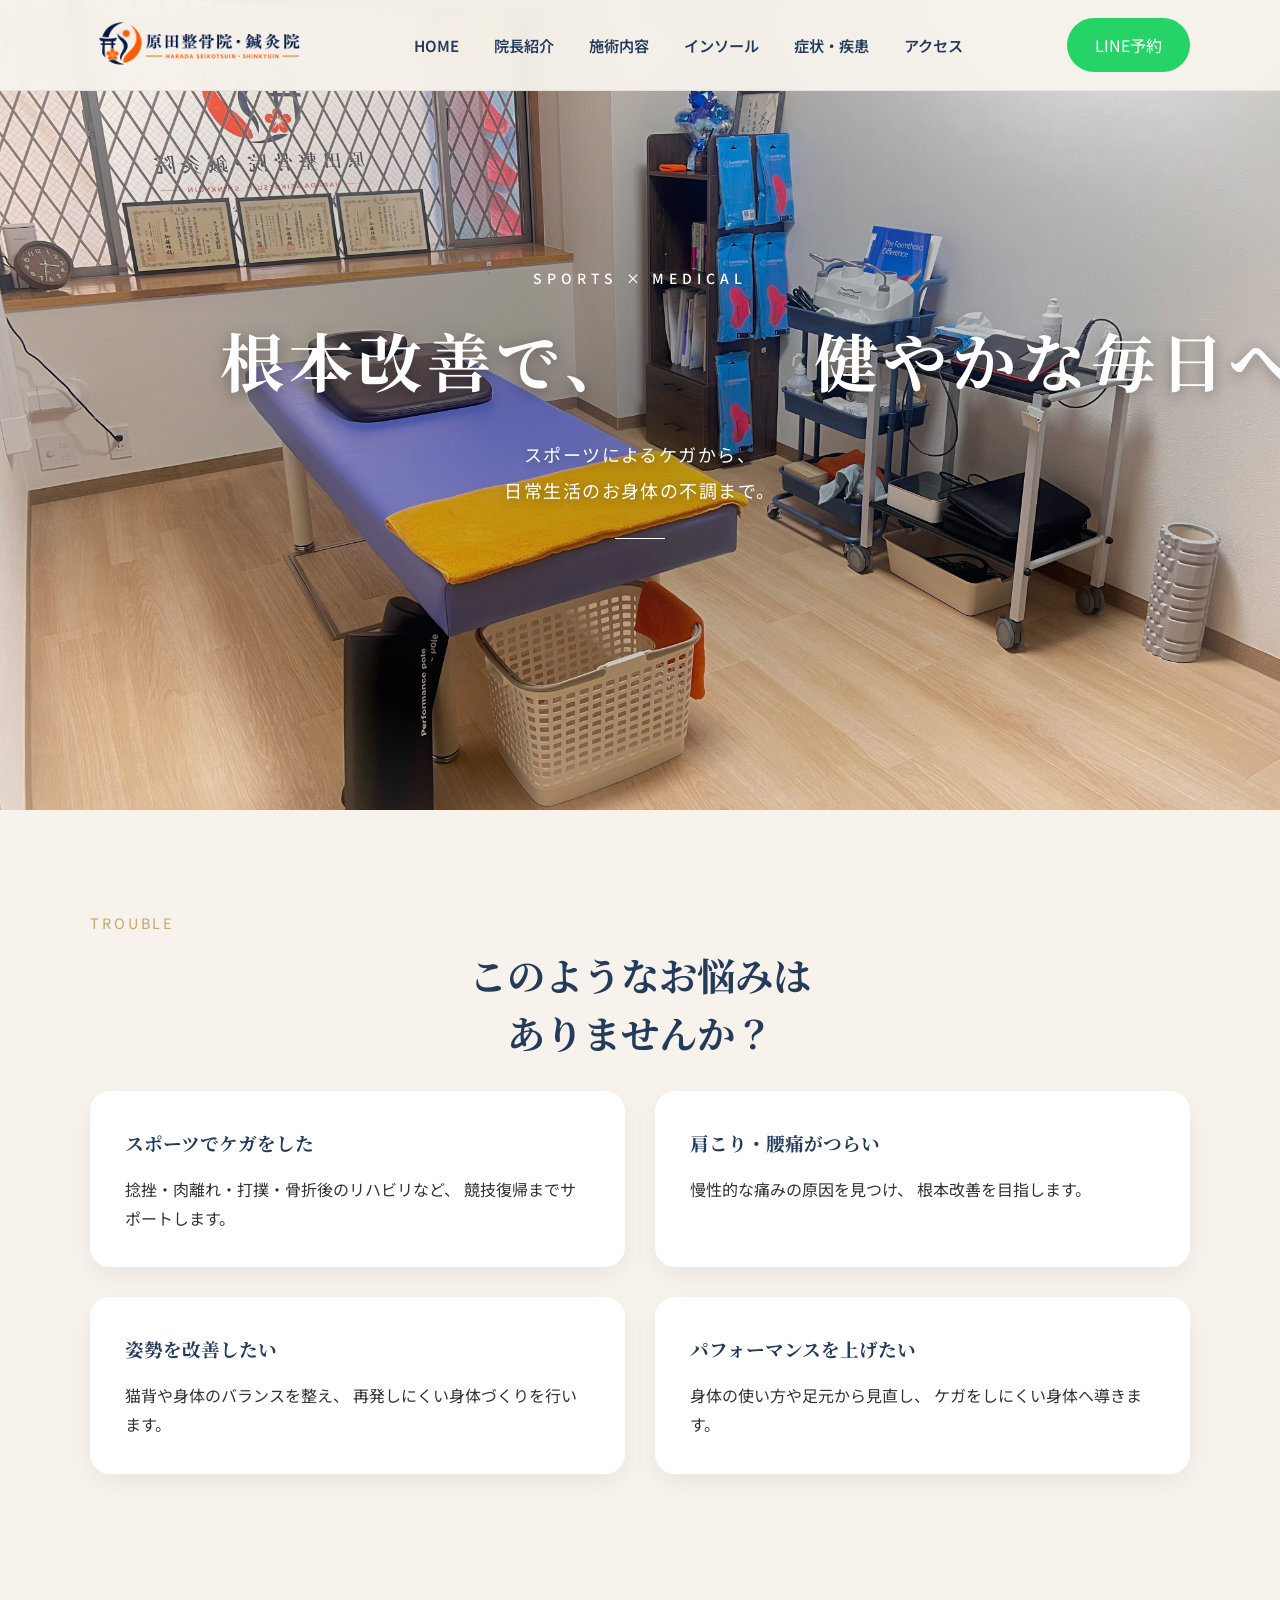
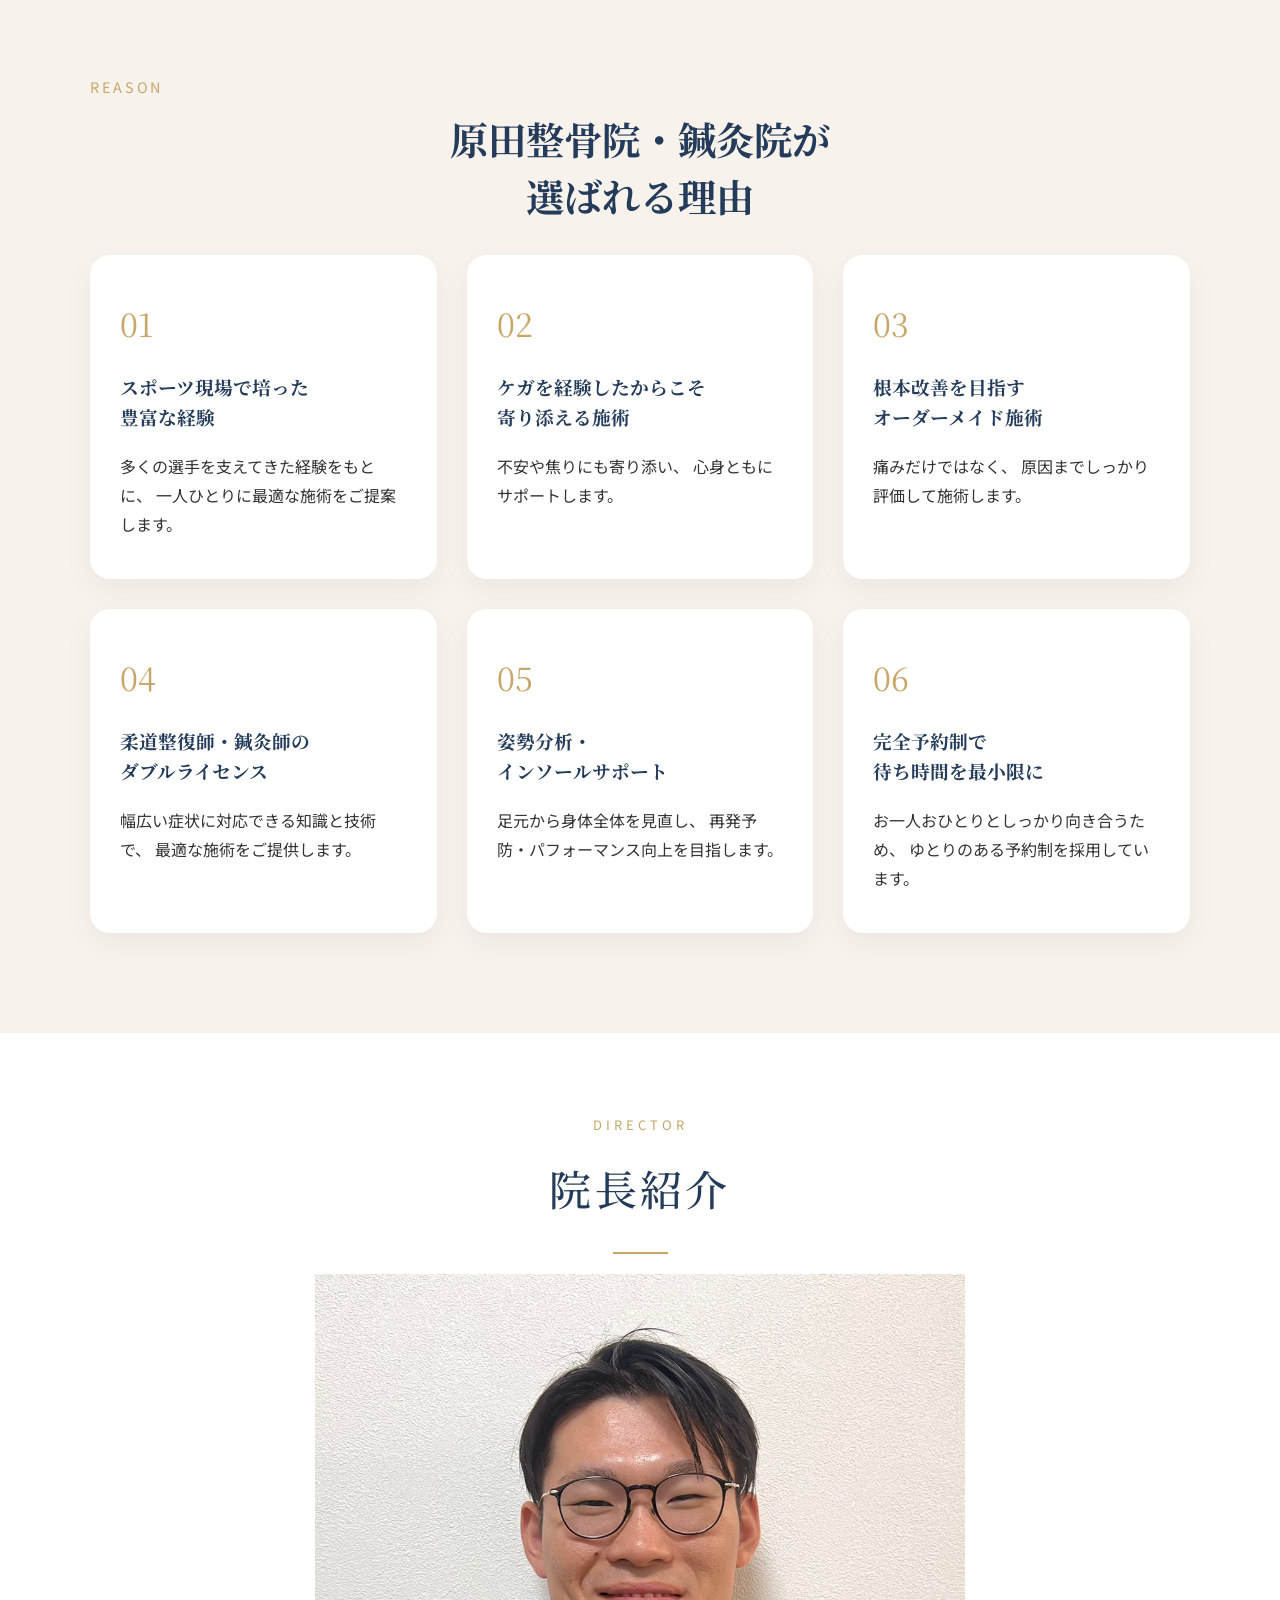
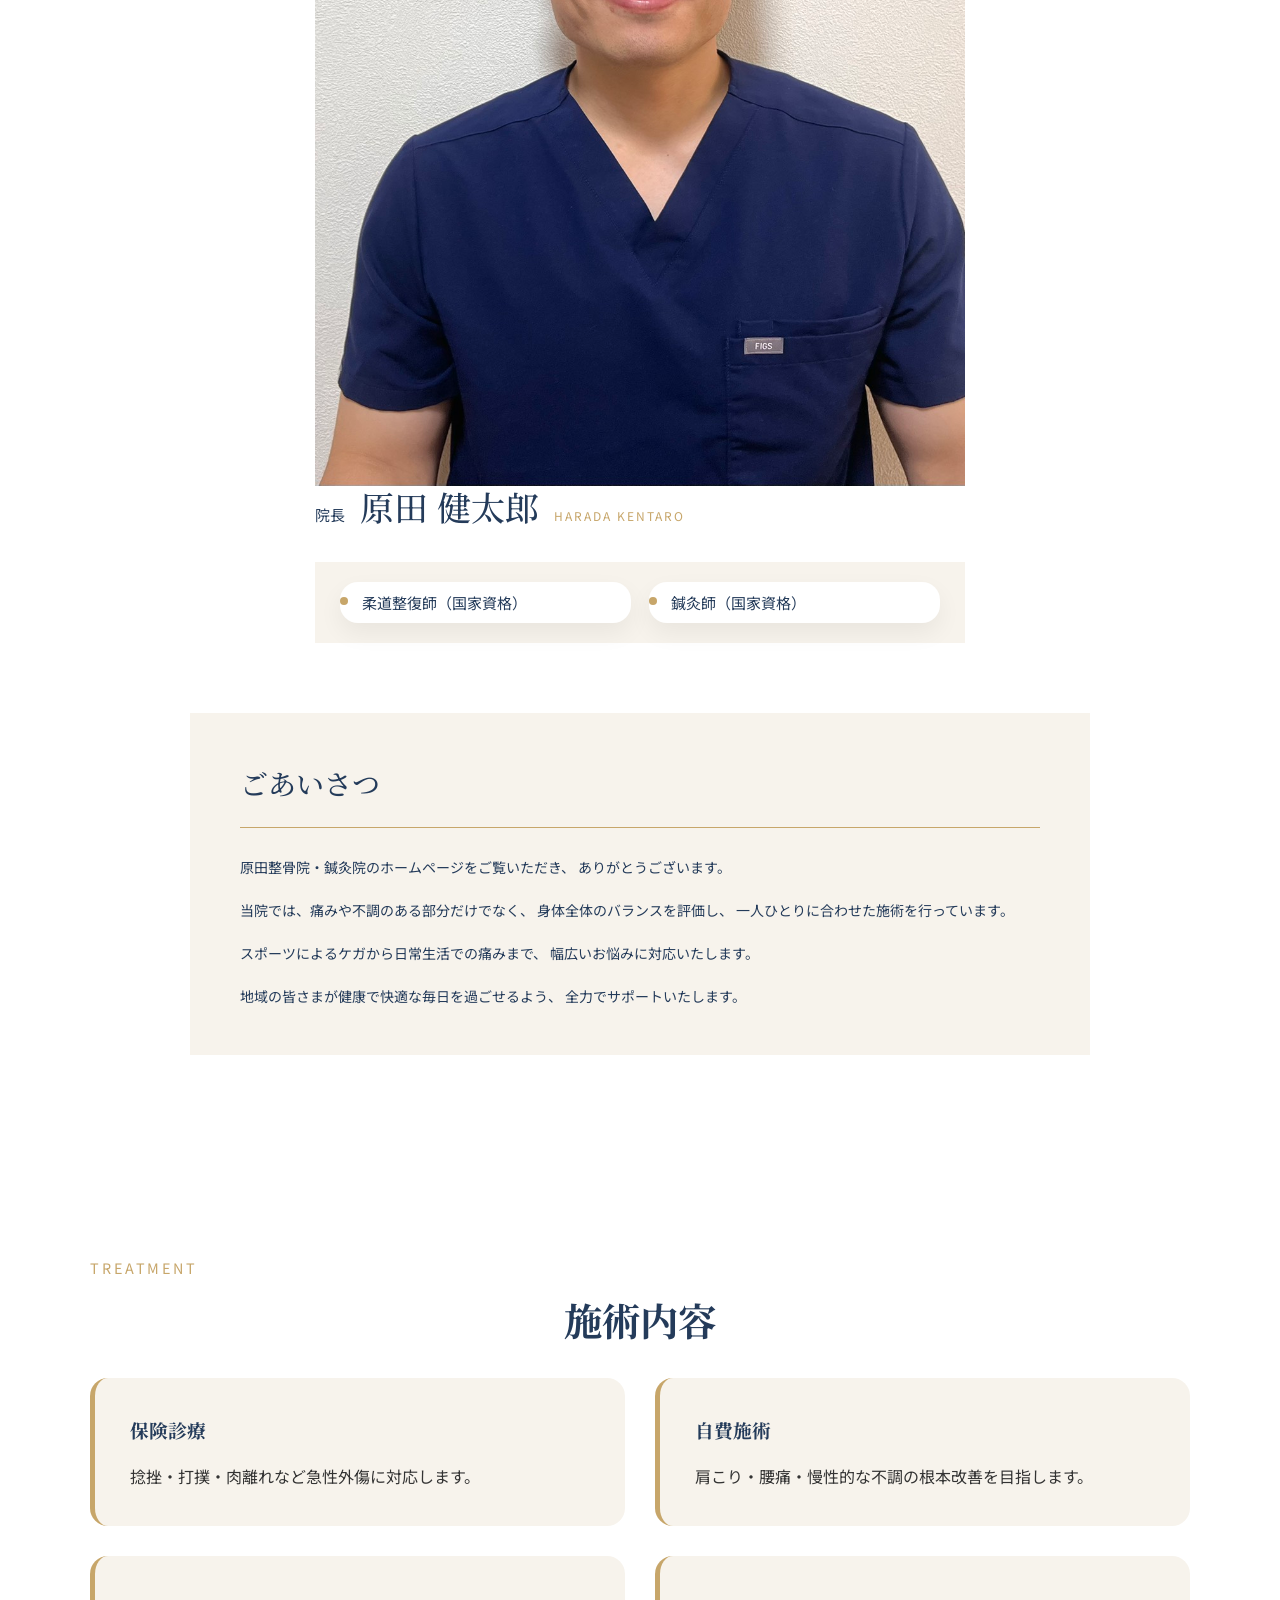
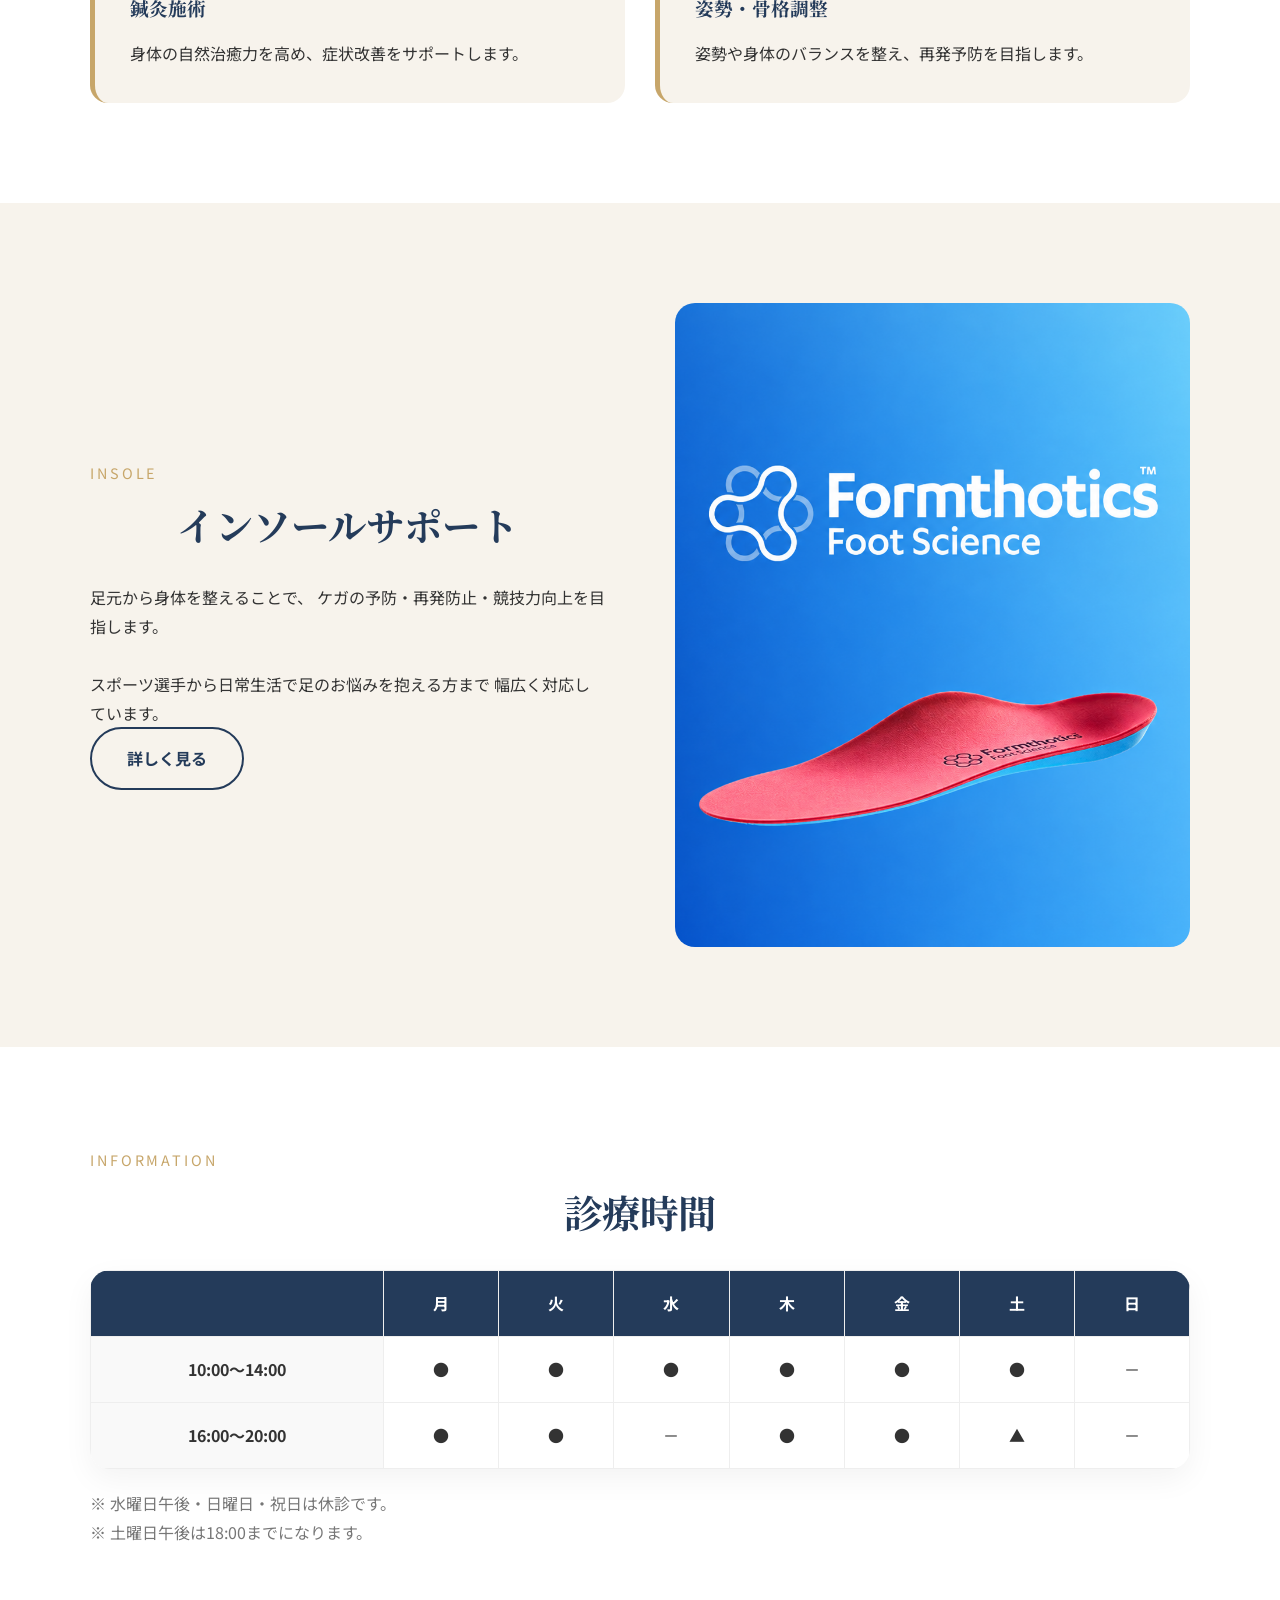
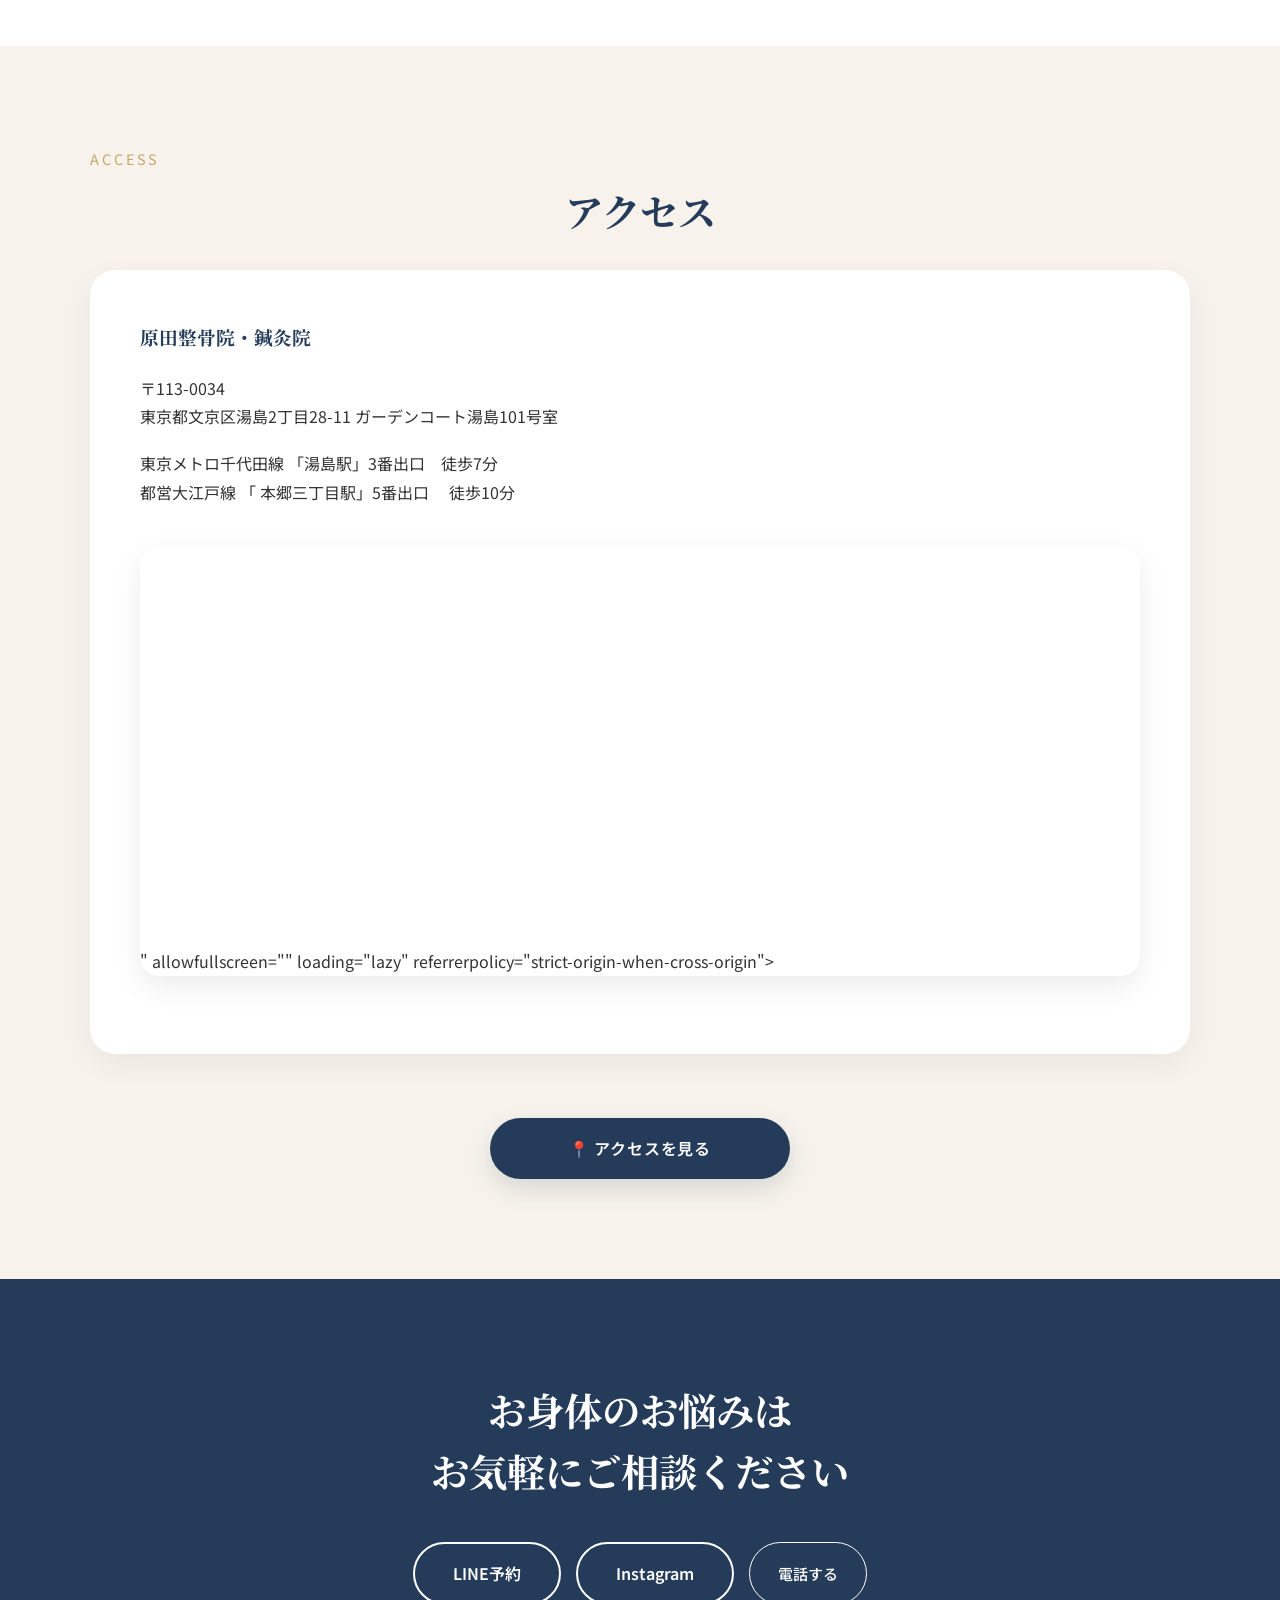
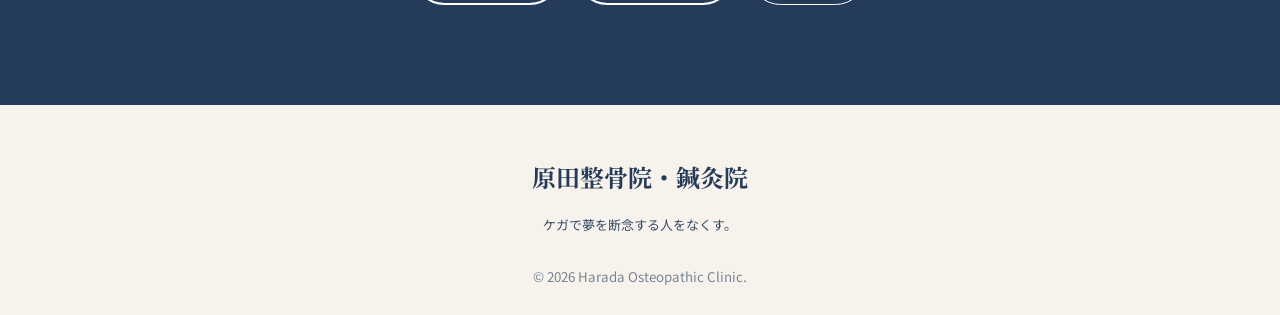
==== commit 47860e25: "Update index.html" ====
--- a/index.html
+++ b/index.html
@@ -87,8 +87,8 @@
         </p>
 
         <h1>
-            根本改善で、<br>
-        　　健やかな毎日へ
+             <span>根本改善で、</span>
+        　　 <span>健やかな毎日へ</span>
         </h1>
 
         <p class="hero-description">
--- a/style.css
+++ b/style.css
@@ -4956,3 +4956,17 @@
     }
 
 }
+
+.hero .hero-content h1{
+    text-align:center !important;
+    width:100%;
+    margin-left:auto !important;
+    margin-right:auto !important;
+}
+
+.hero .hero-content h1{
+    text-align:center !important;
+    width:100%;
+    margin-left:auto !important;
+    margin-right:auto !important;
+}
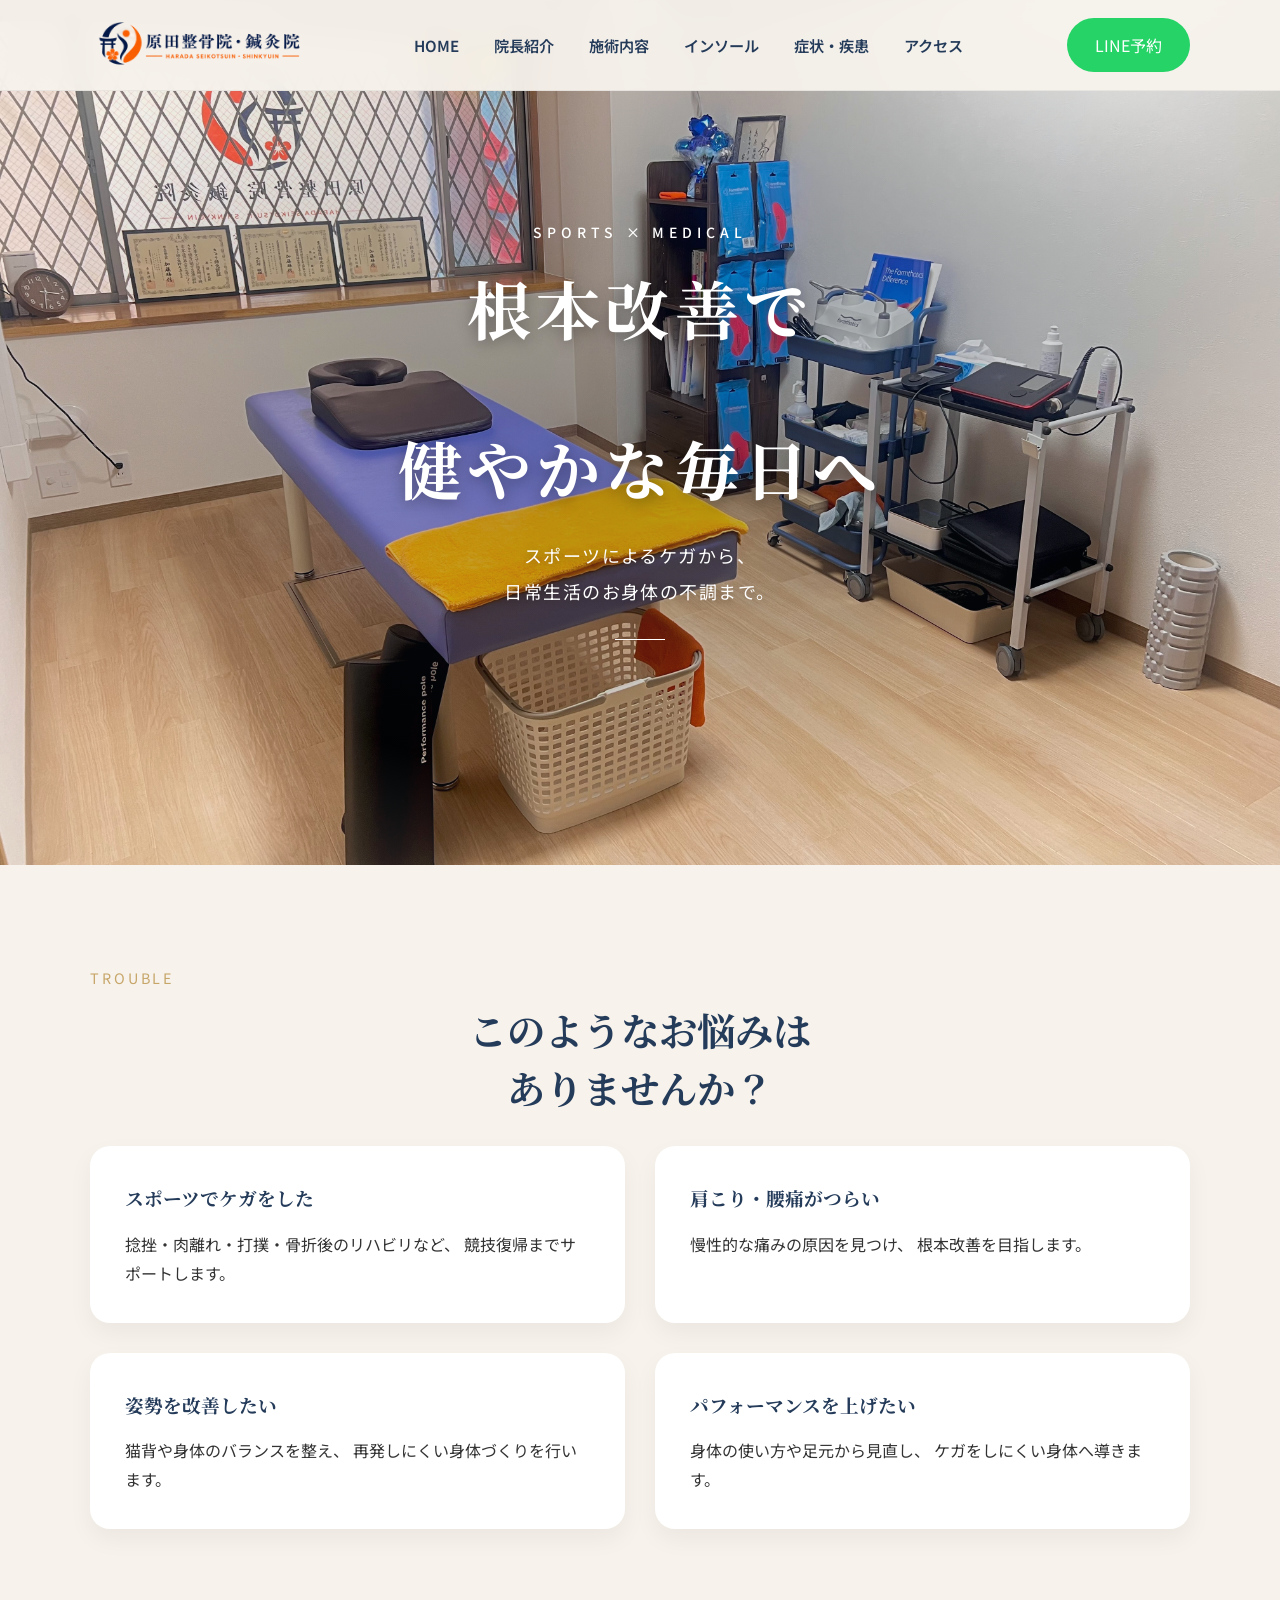
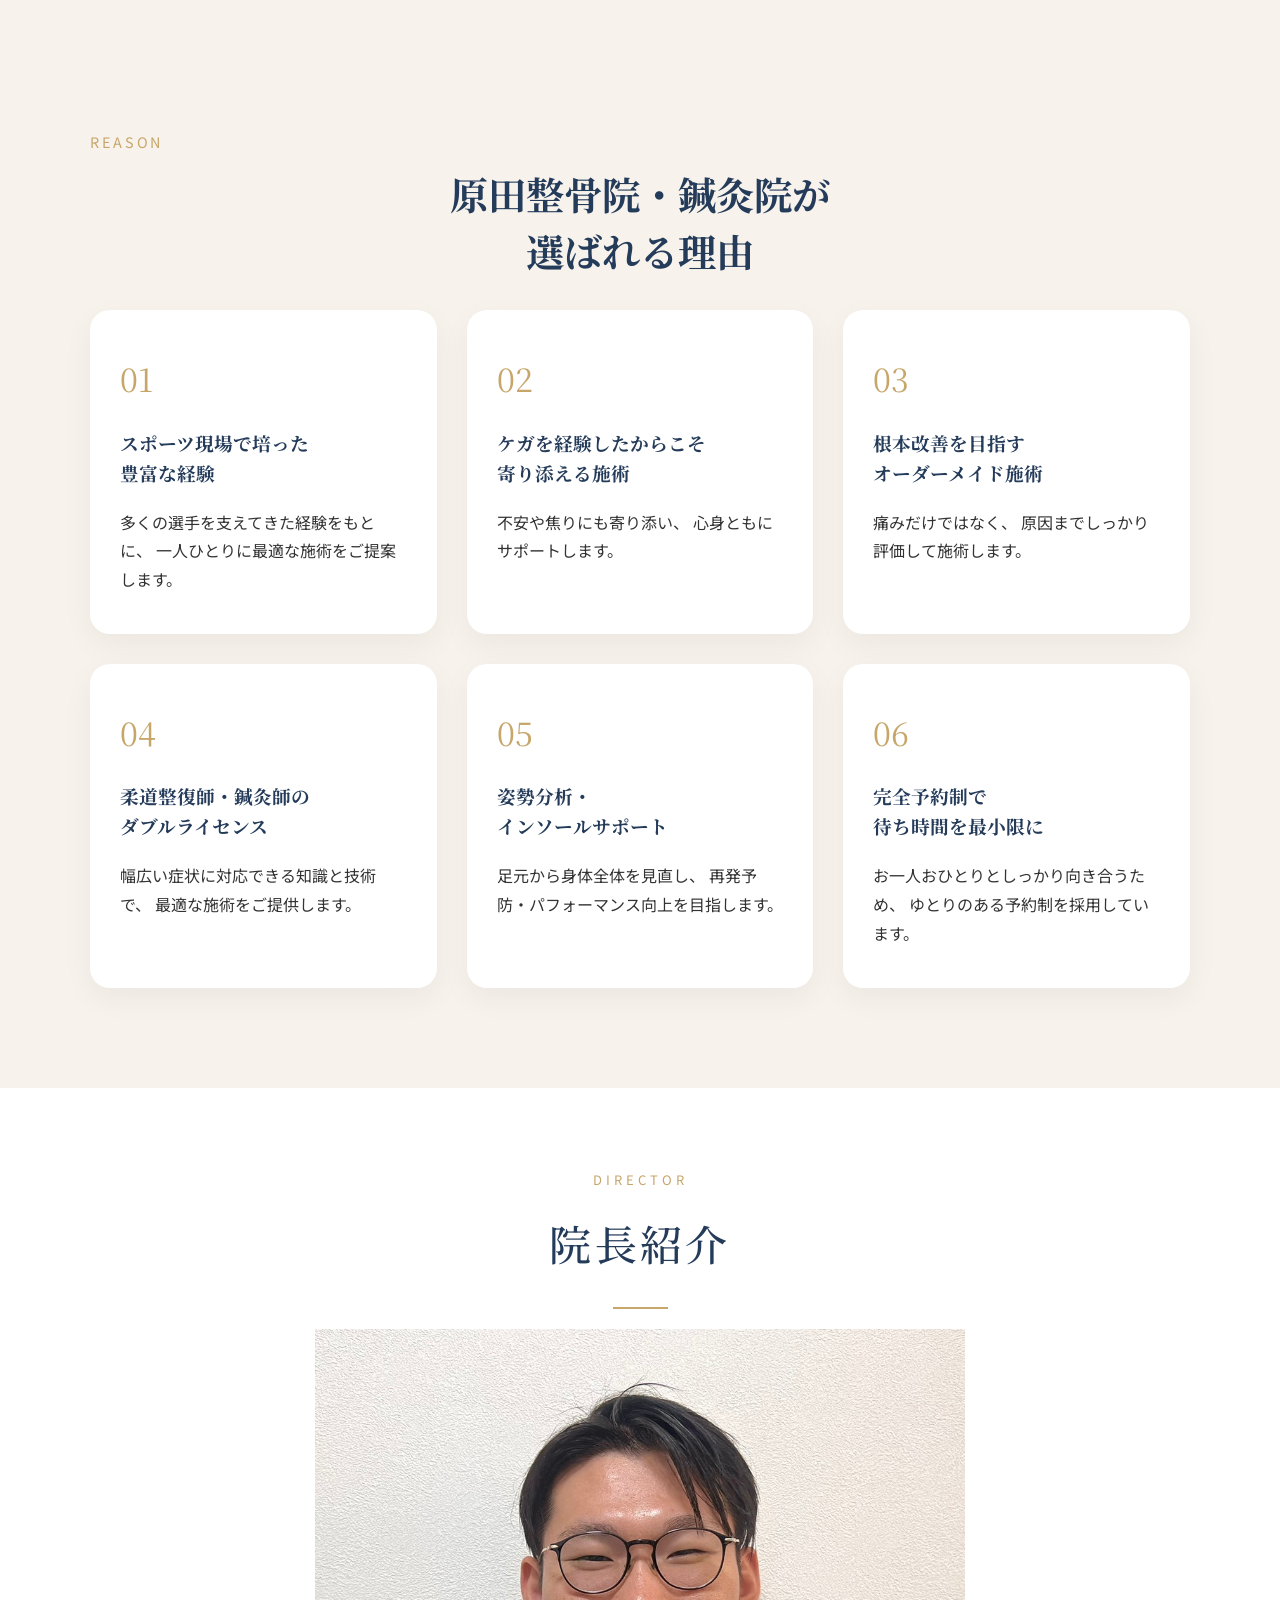
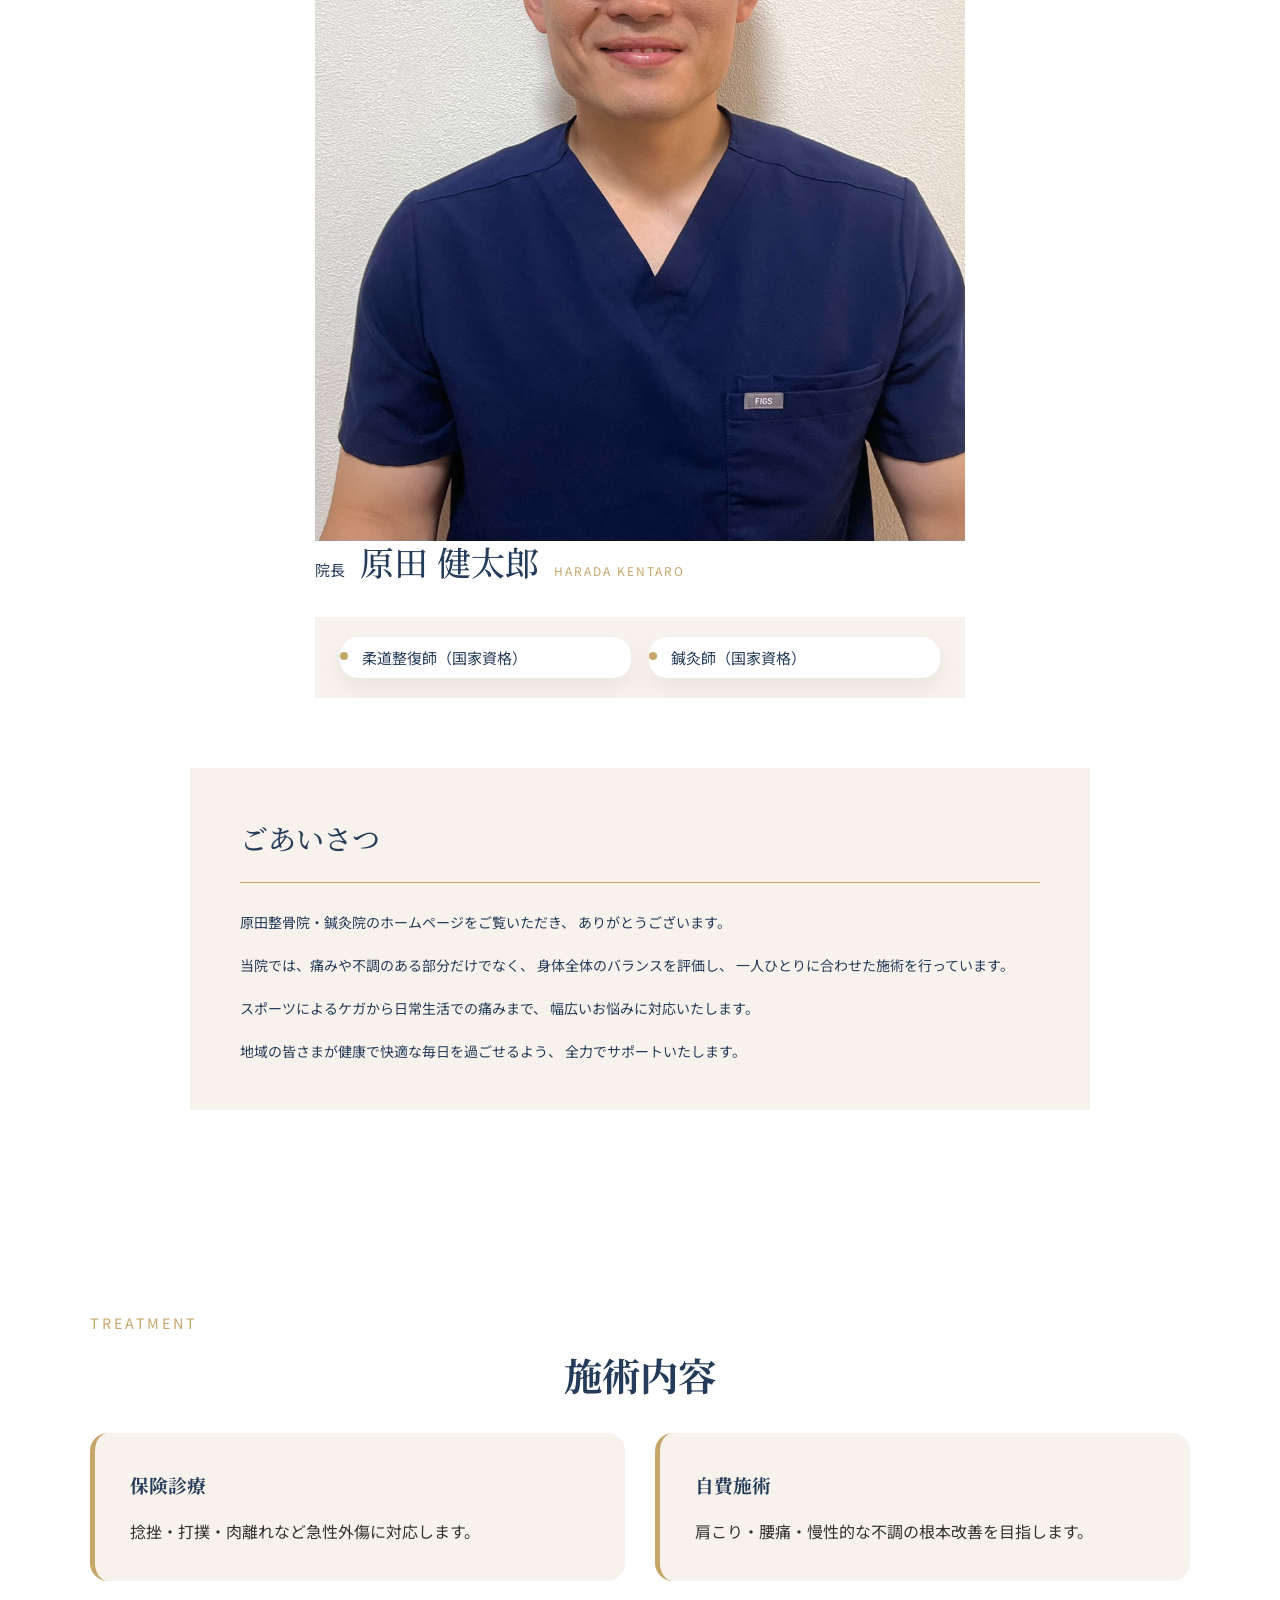
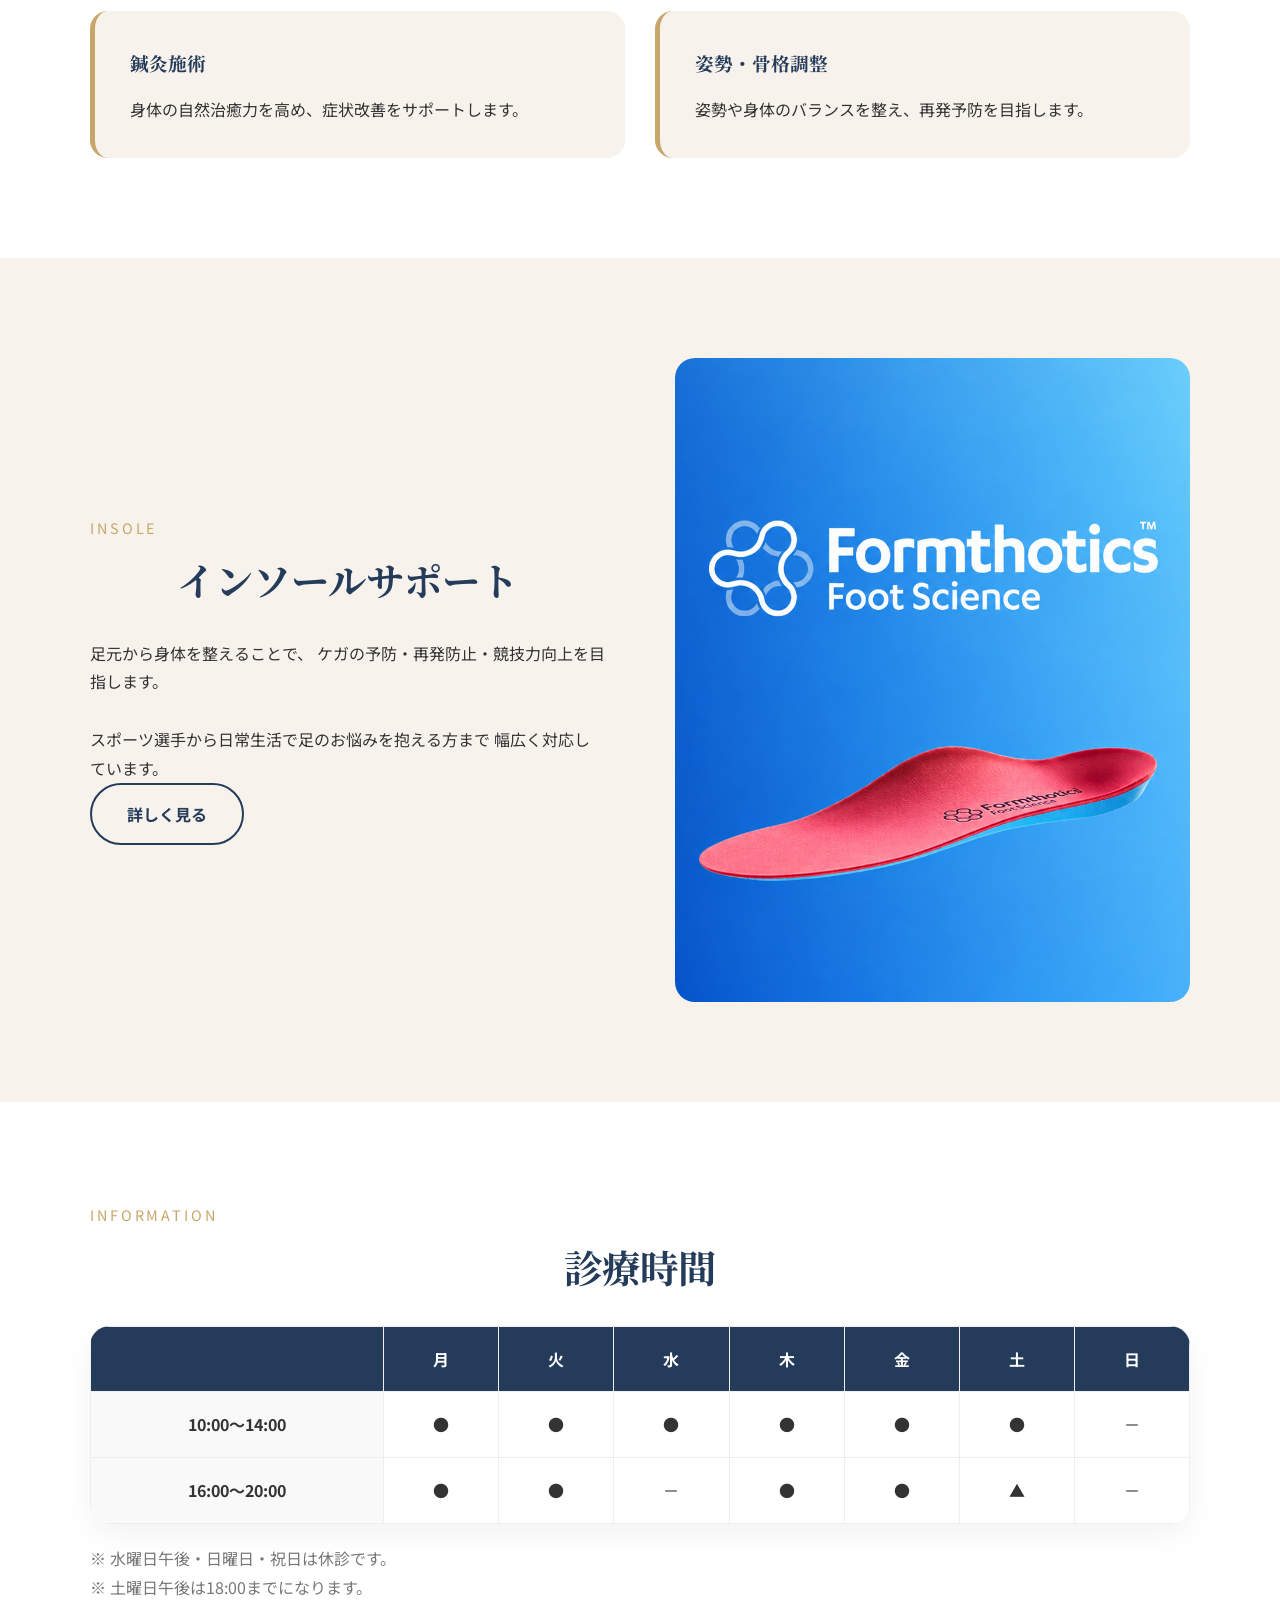
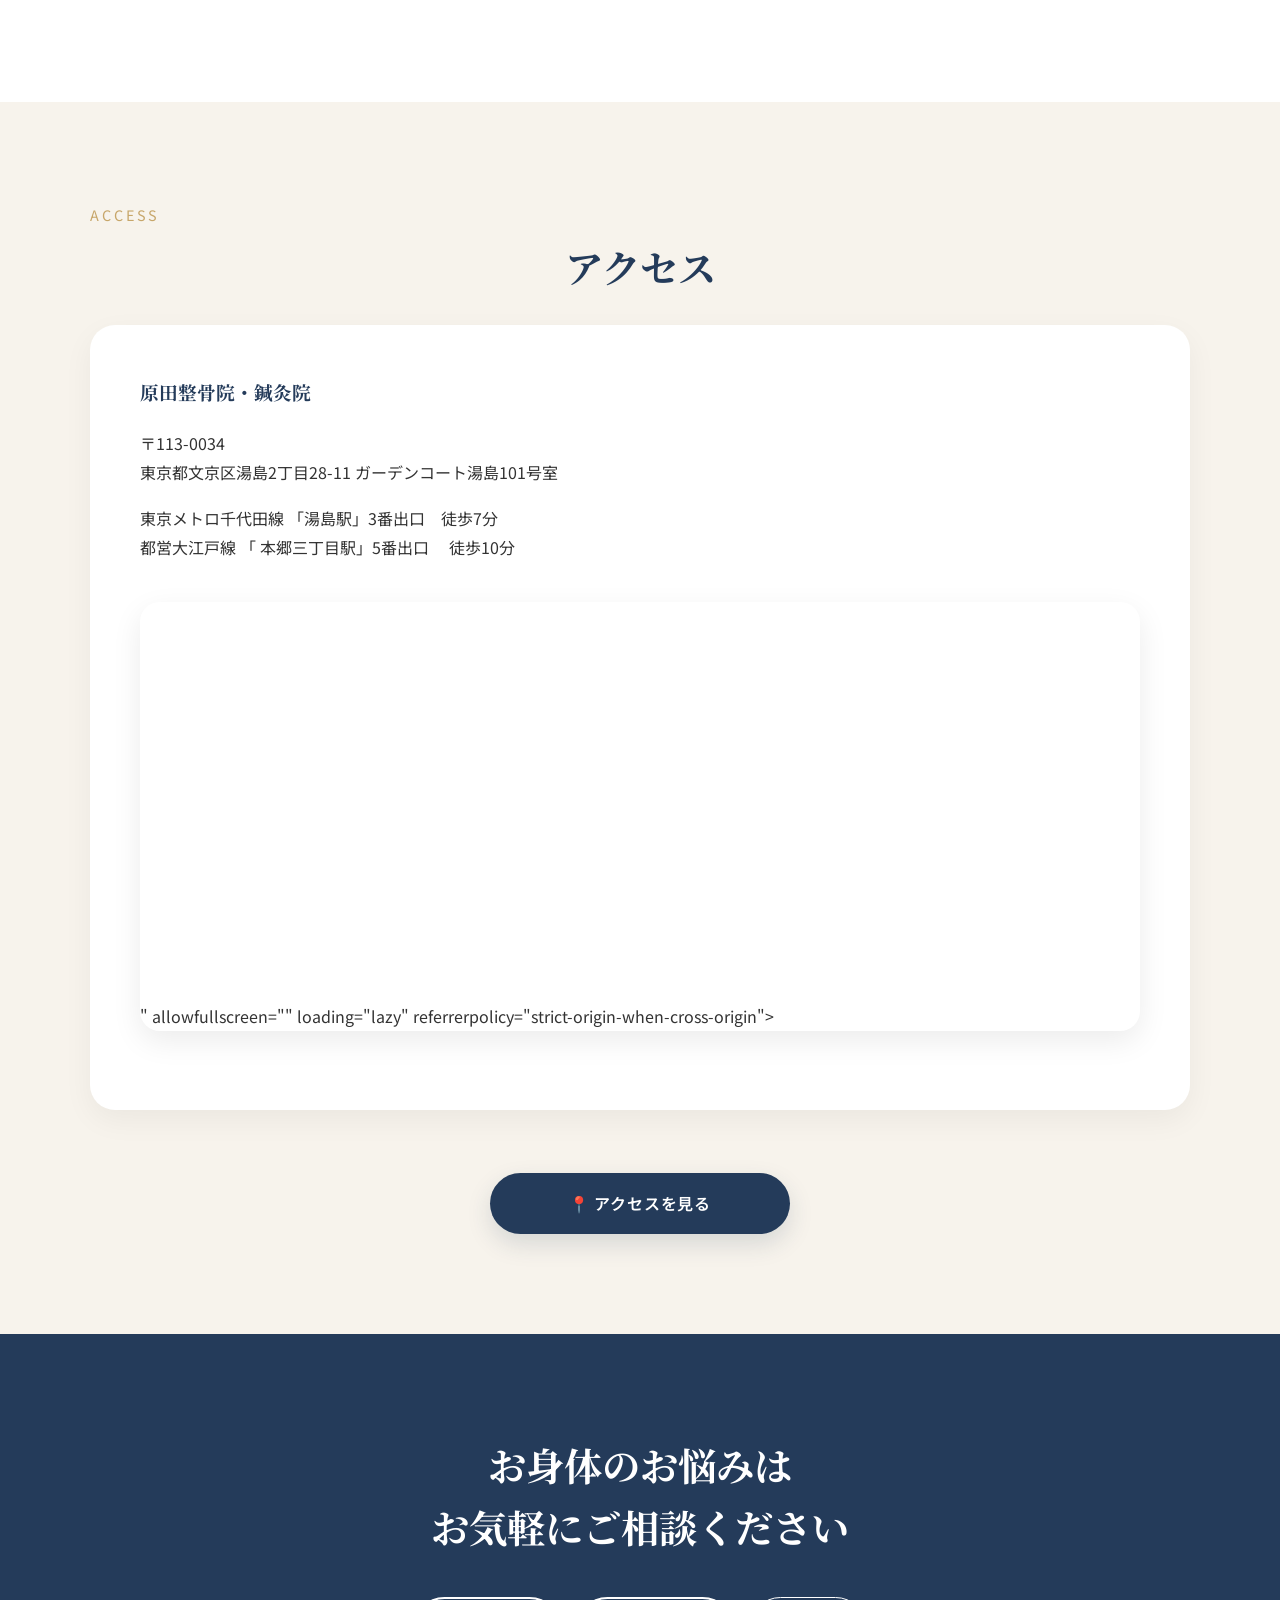
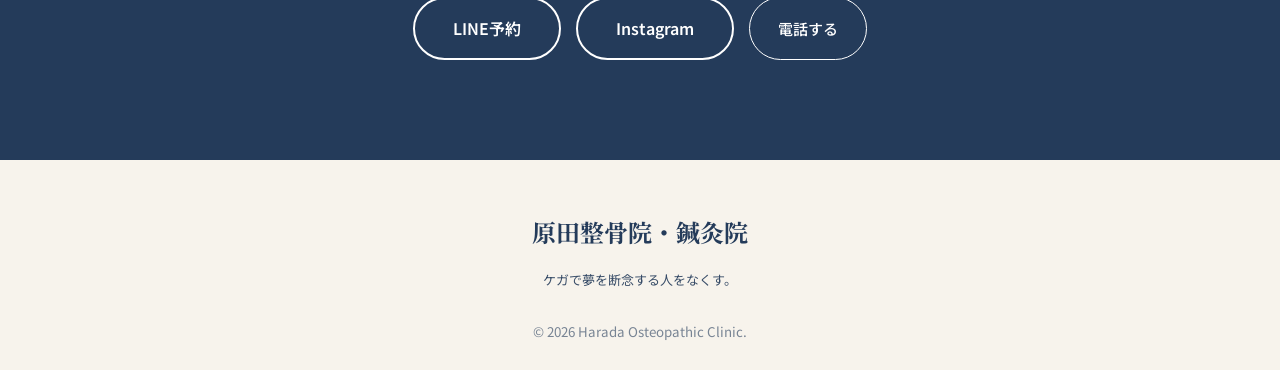
==== commit 632d370c: "Remove extra comma in header span" ====
--- a/index.html
+++ b/index.html
@@ -87,7 +87,7 @@
         </p>
 
         <h1>
-             <span>根本改善で、</span>
+             <span>根本改善で</span>
         　　 <span>健やかな毎日へ</span>
         </h1>
 
--- a/style.css
+++ b/style.css
@@ -4970,3 +4970,26 @@
     margin-left:auto !important;
     margin-right:auto !important;
 }
+
+.hero .hero-content h1{
+    width:100% !important;
+    margin-left:auto !important;
+    margin-right:auto !important;
+    text-align:center !important;
+}
+
+.hero .hero-content h1 span{
+    display:block !important;
+    width:100% !important;
+    text-align:center !important;
+}
+
+.hero .hero-content h1{
+    line-height:1.25 !important;
+}
+
+.hero .hero-content h1 span{
+    line-height:1.25 !important;
+    margin:0 !important;
+    padding:0 !important;
+}
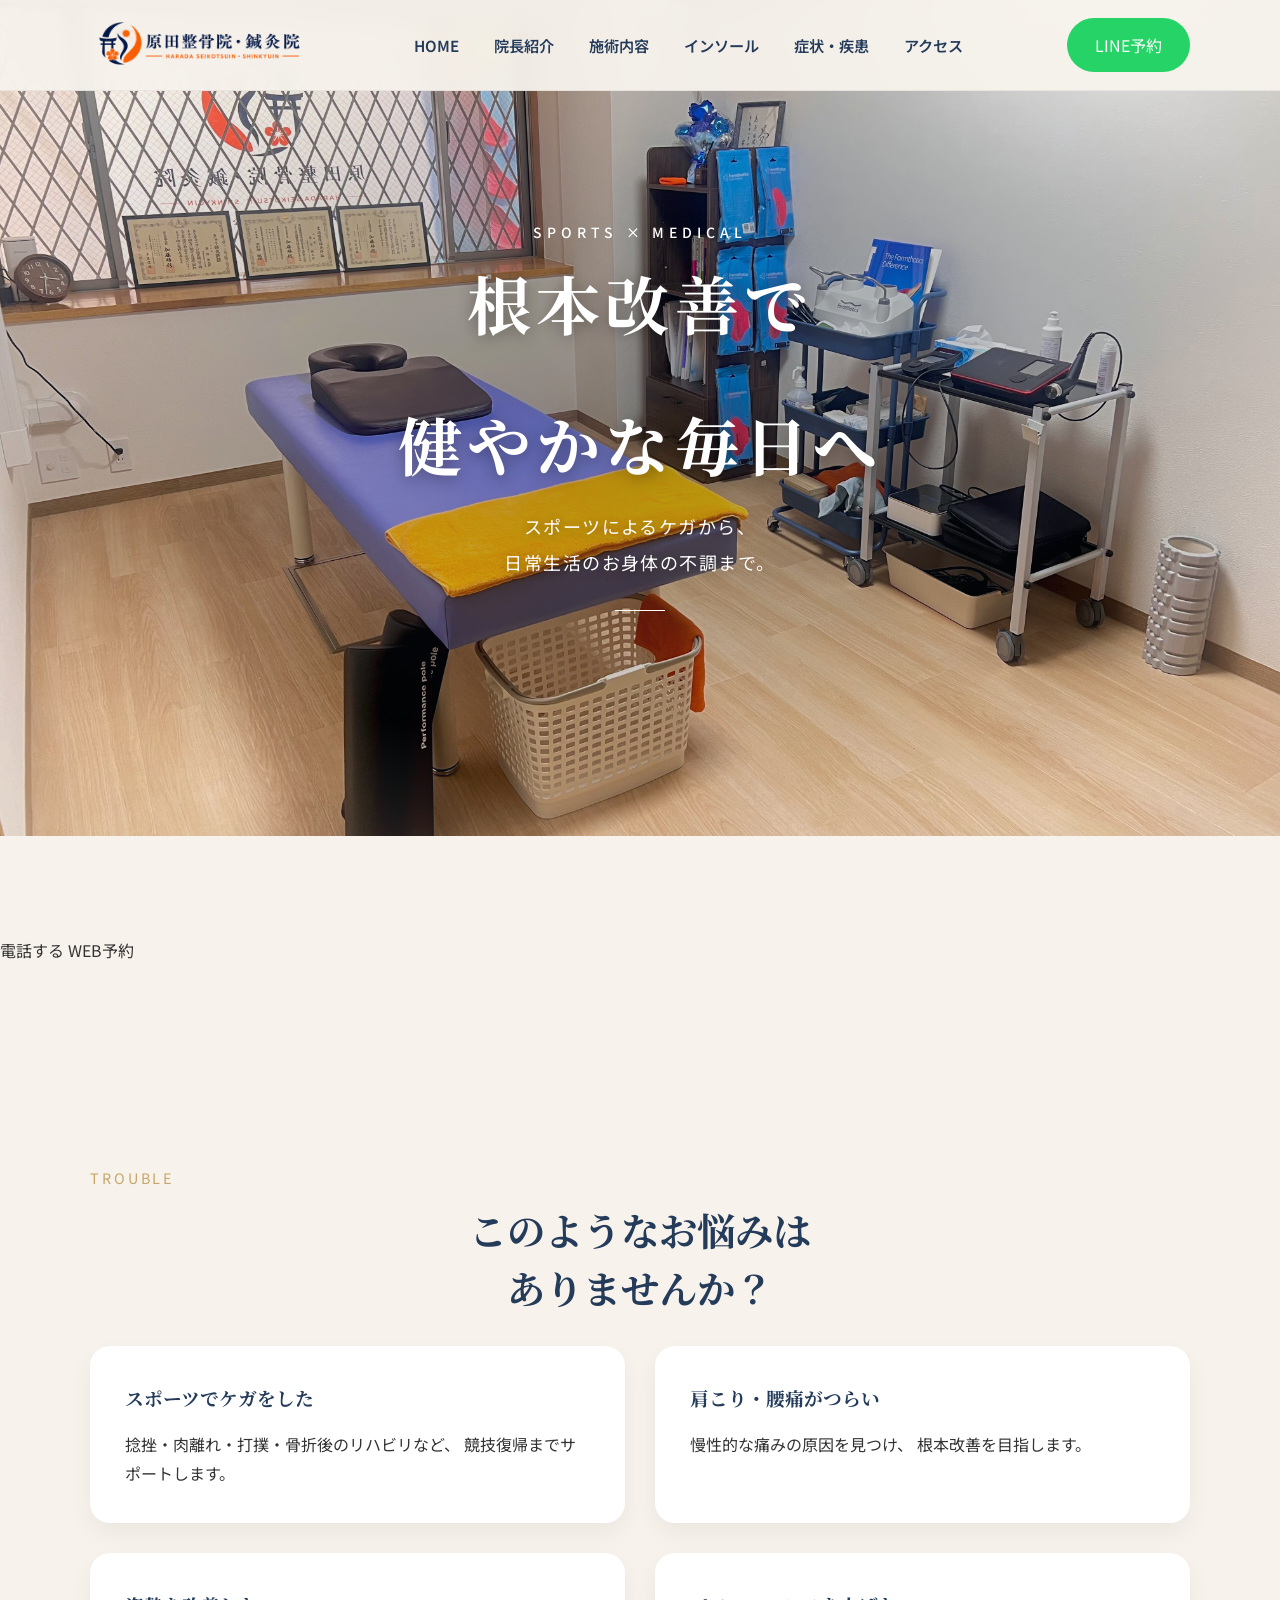
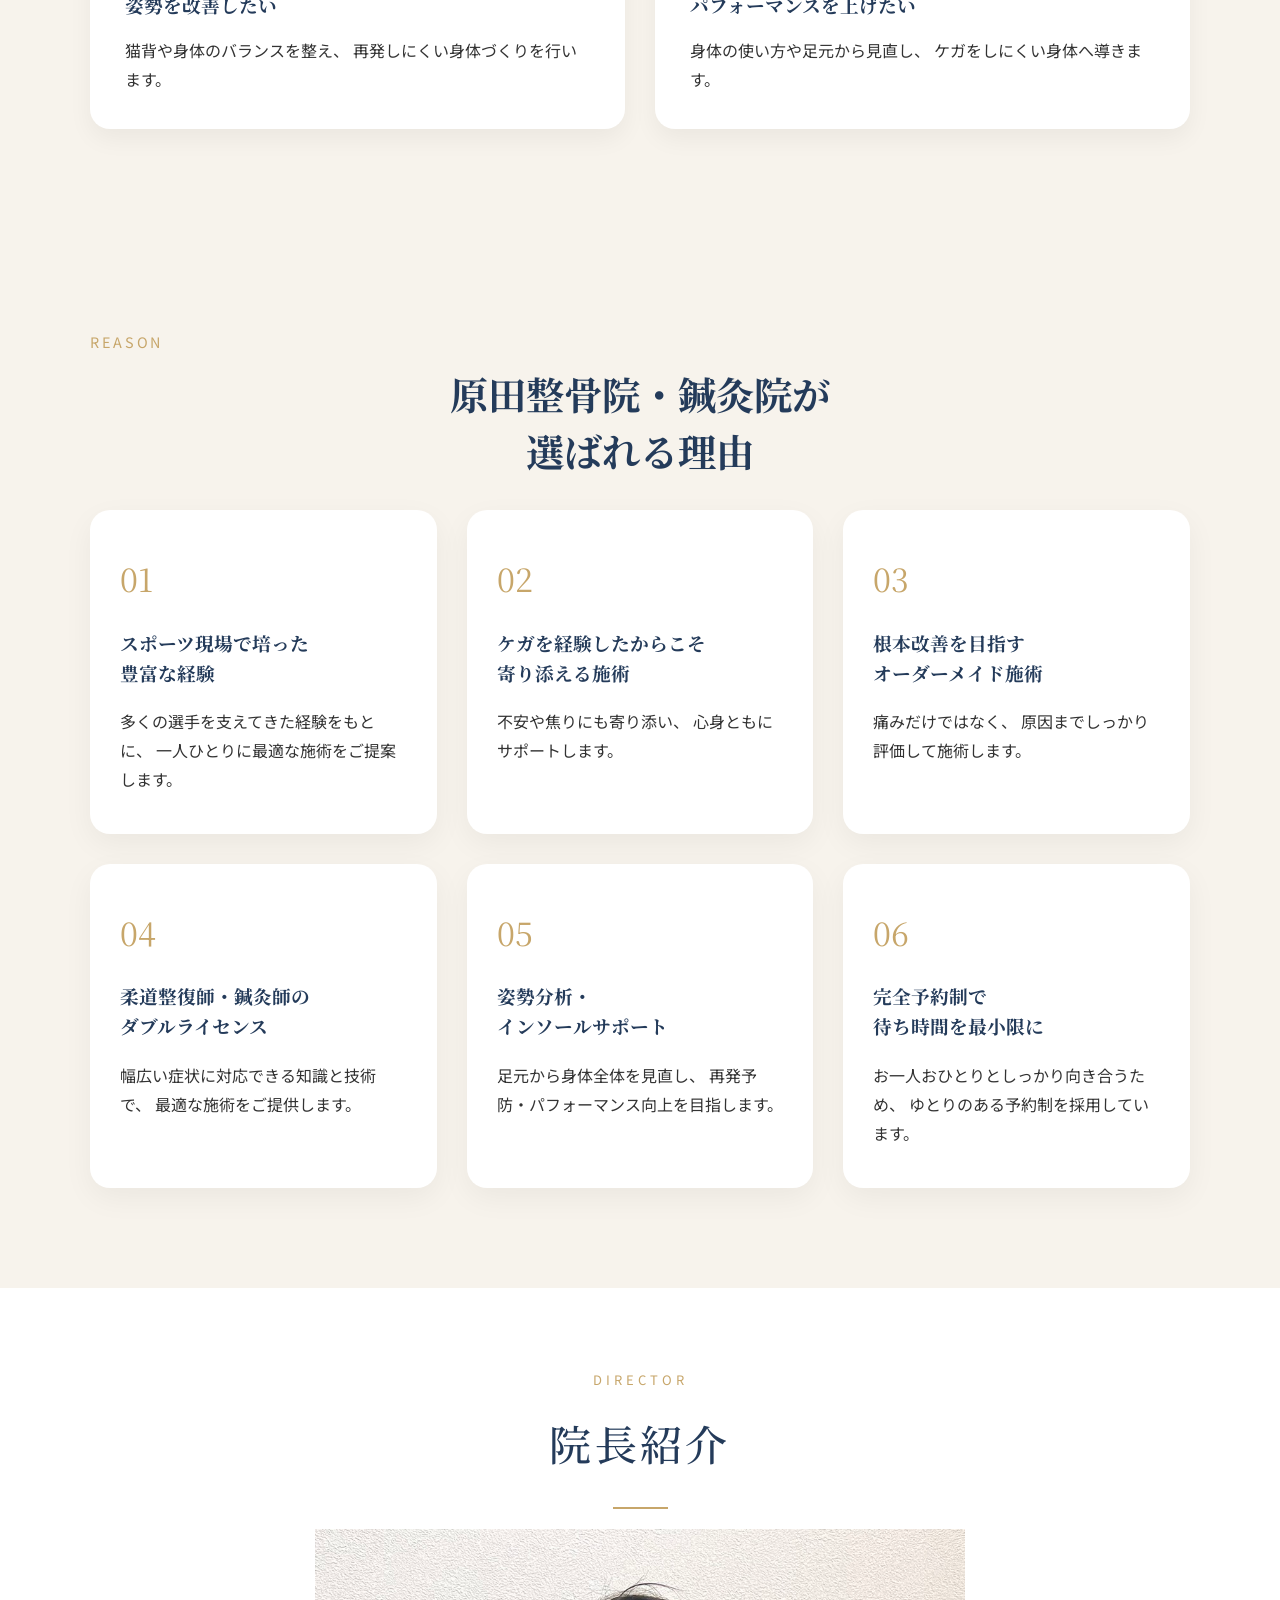
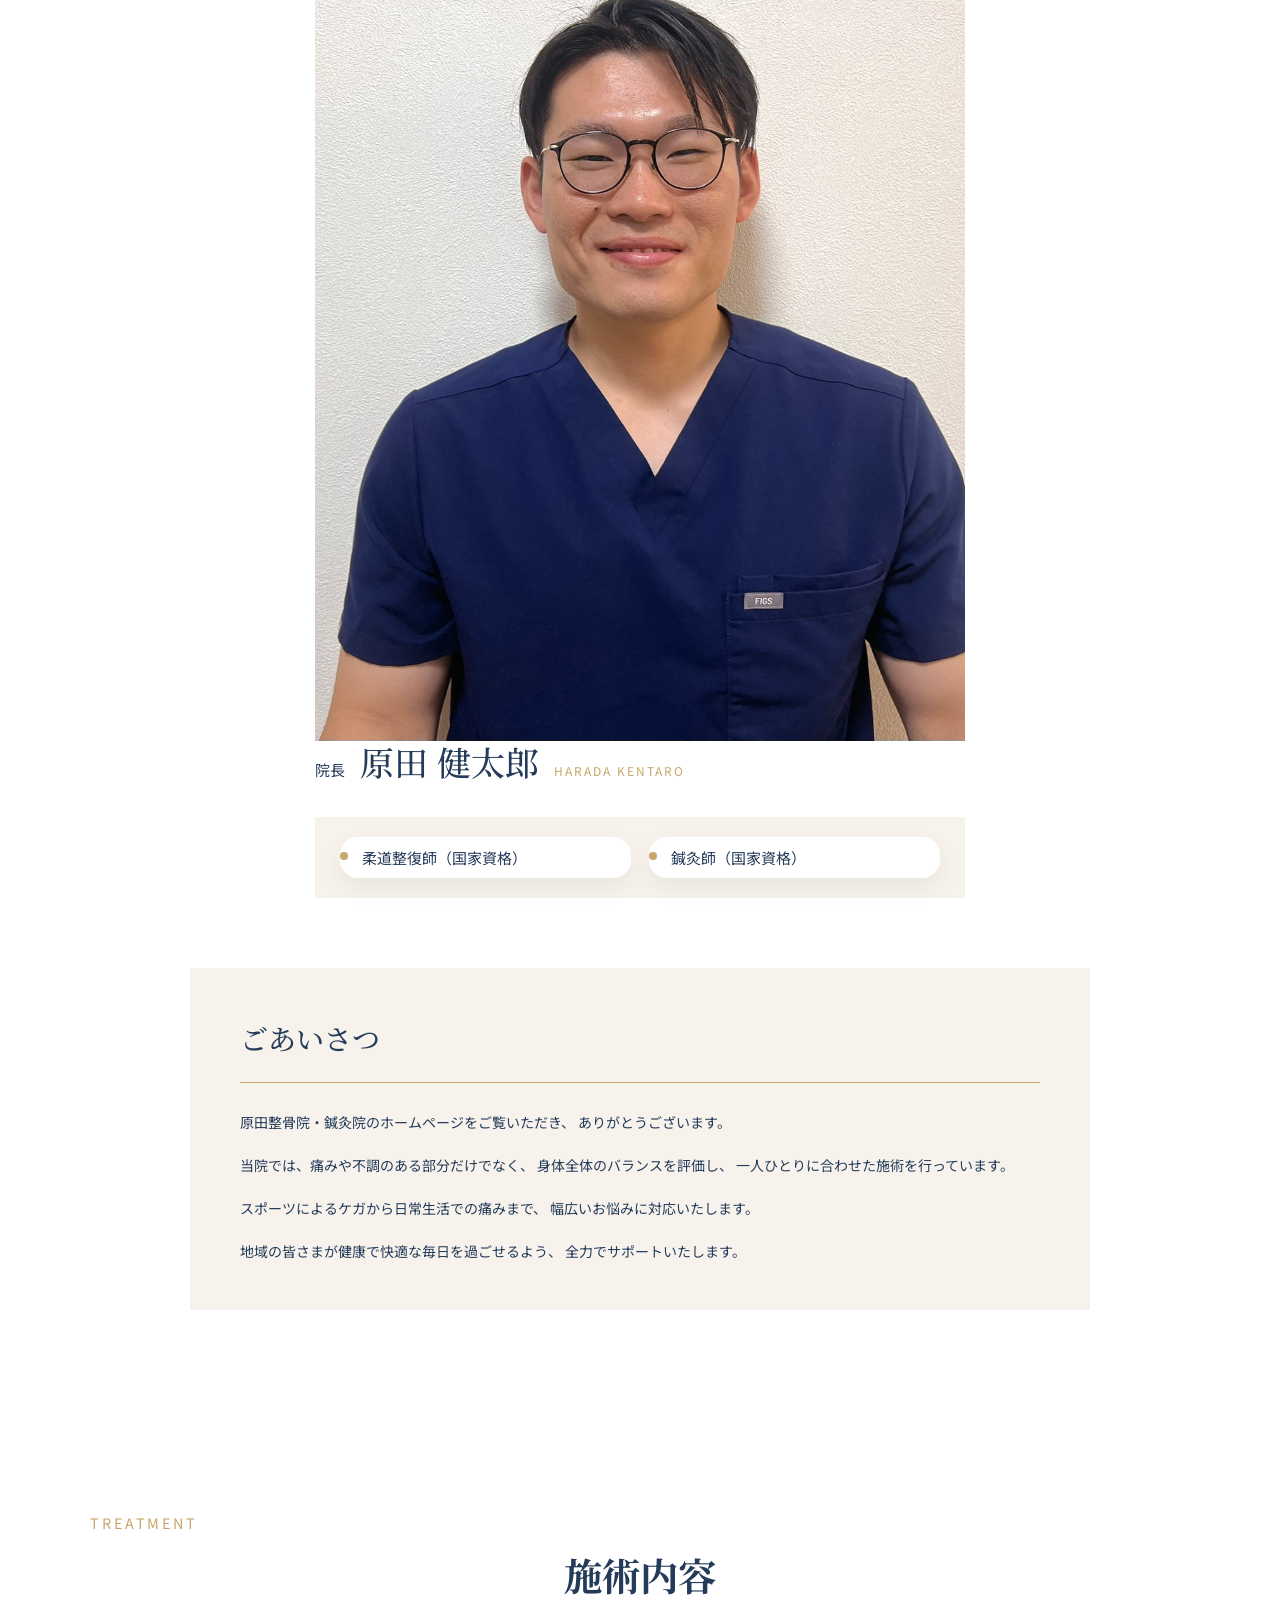
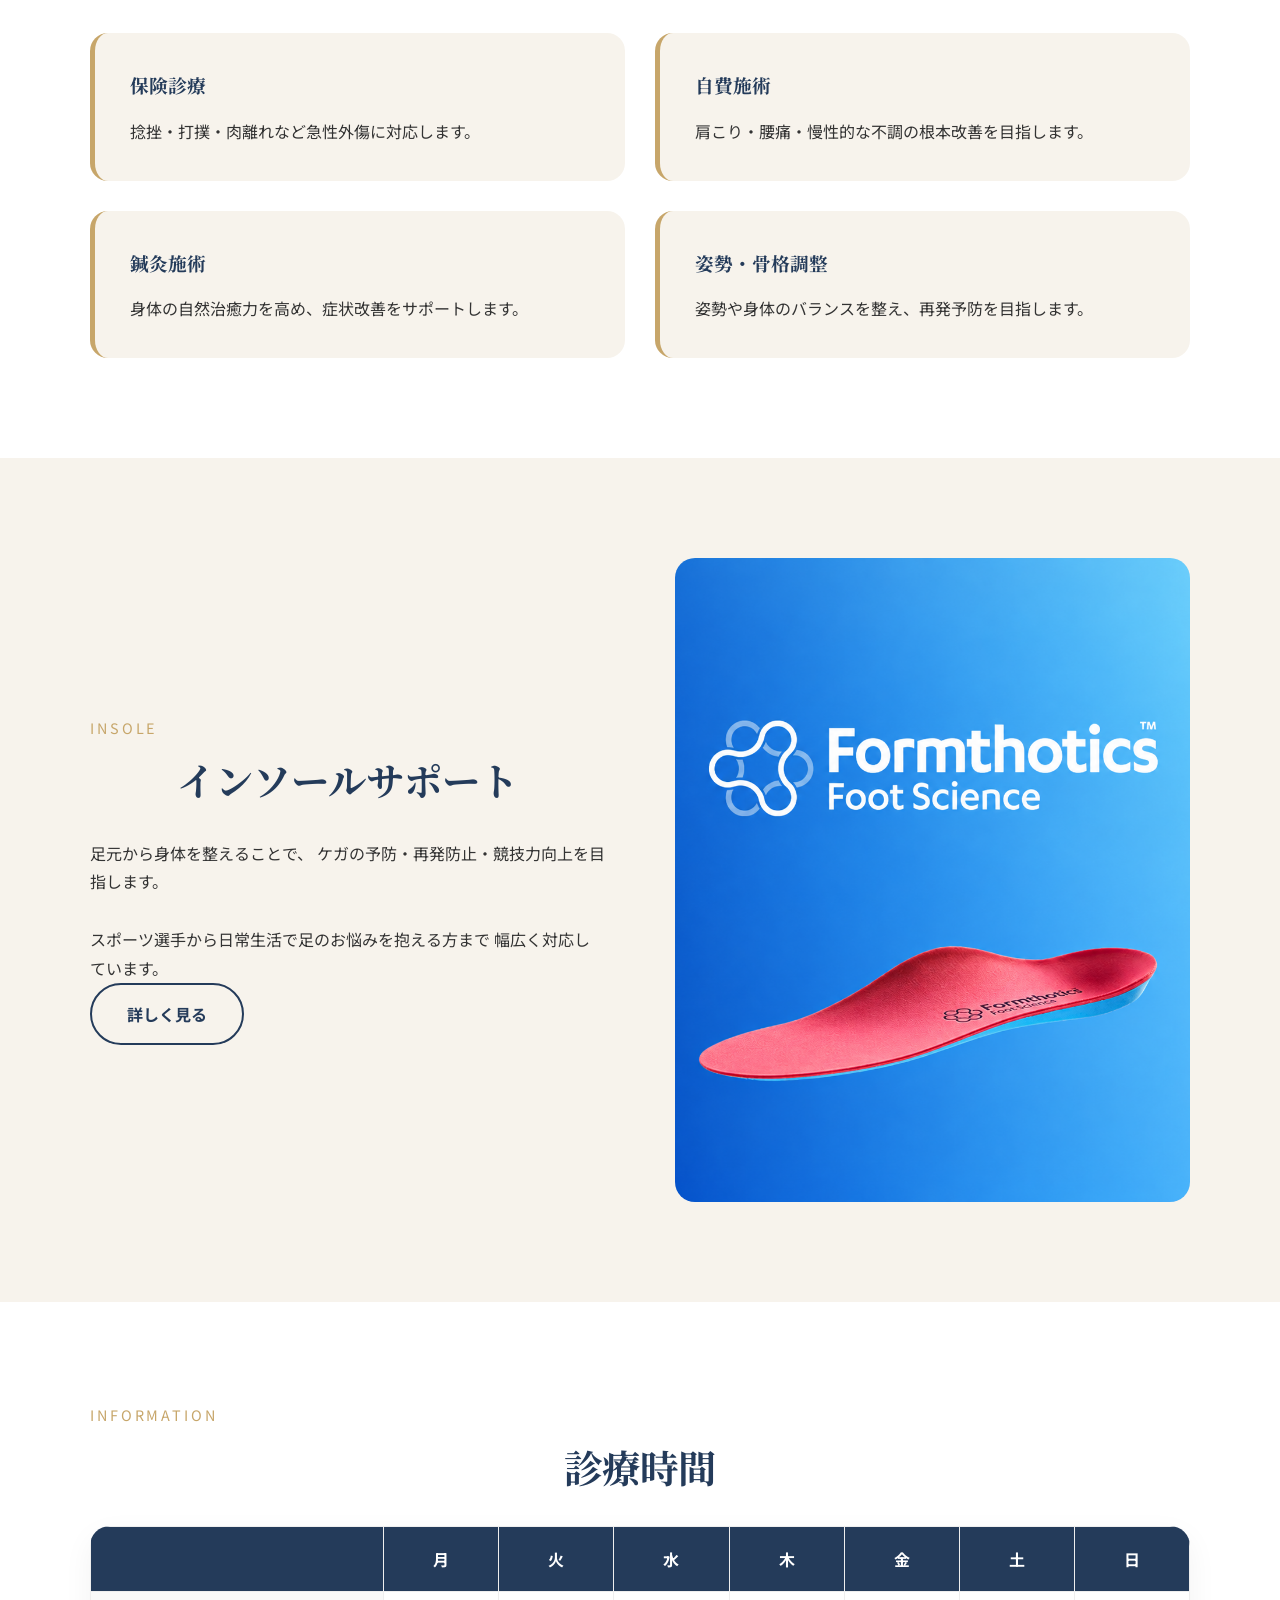
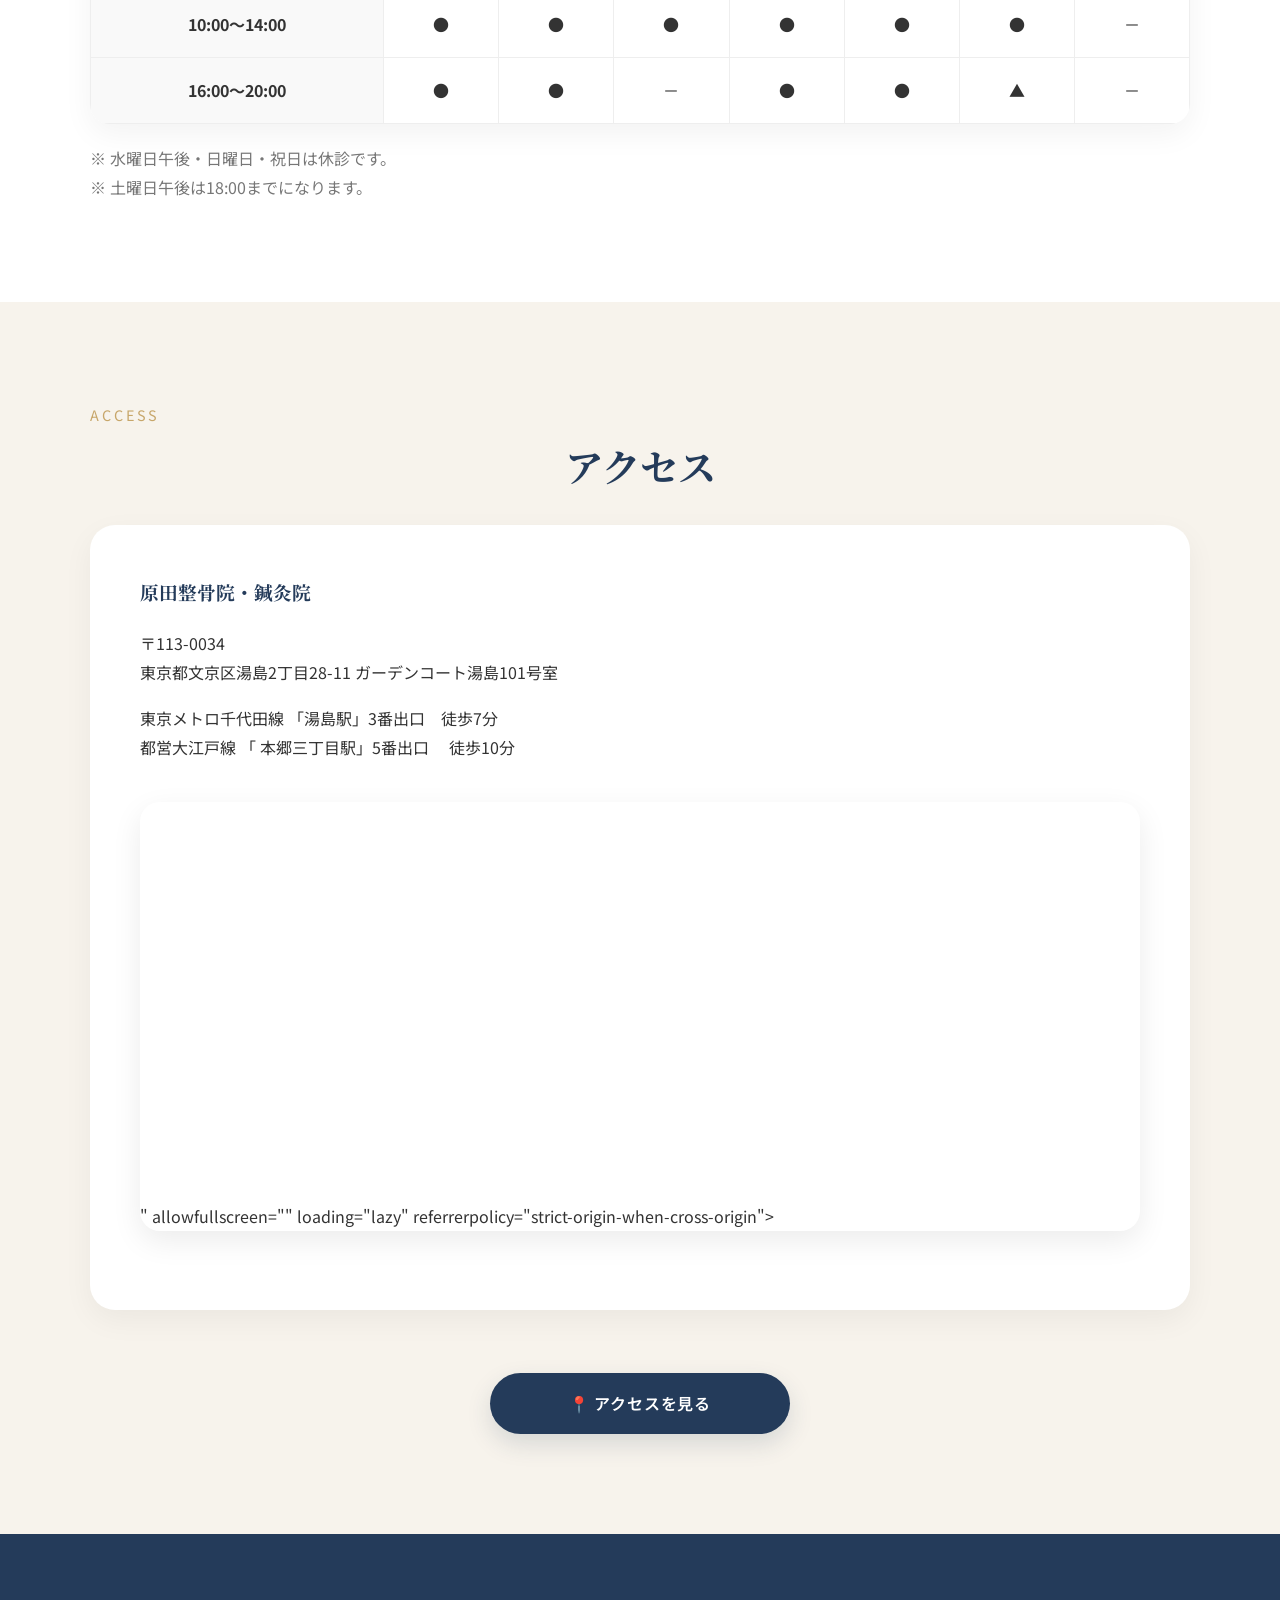
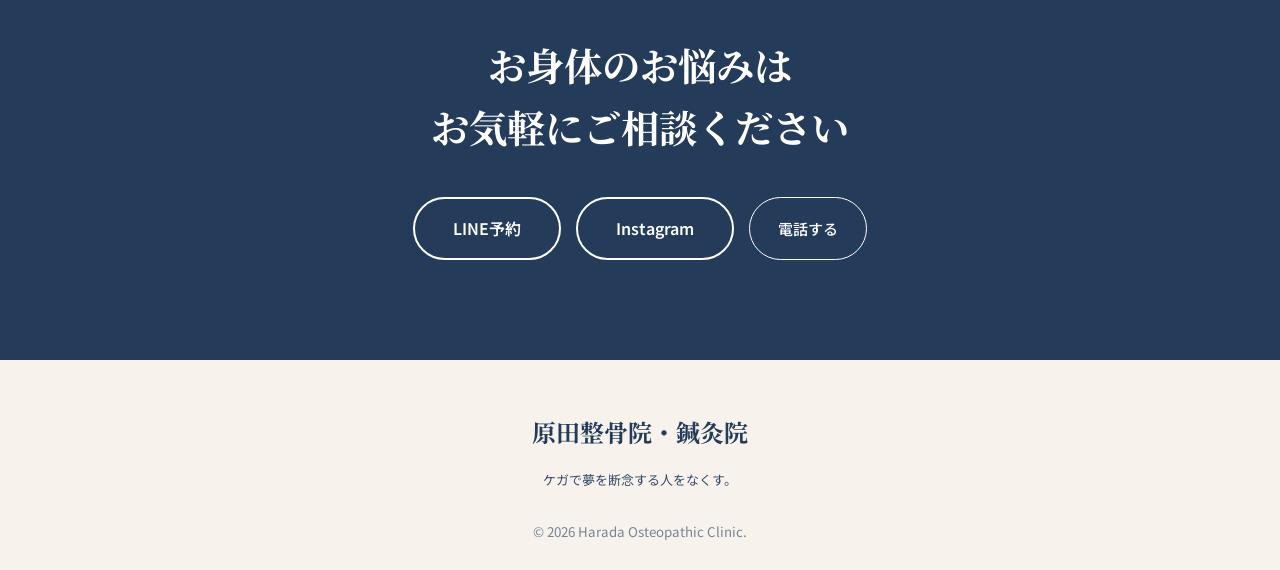
==== commit e3554751: "Add reservation buttons to the hero section Added a section for reservation buttons with phone and w" ====
--- a/index.html
+++ b/index.html
@@ -100,7 +100,25 @@
 
     </section>
 
-
+<!-- 予約ボタン -->
+<section class="hero-cta">
+
+    <div class="hero-cta-inner">
+
+        <a href="tel:07038587502" class="hero-cta-btn">
+            電話する
+        </a>
+
+        <a href="予約サイトのURL"
+           class="hero-cta-btn"
+           target="_blank"
+           rel="noopener">
+            WEB予約
+        </a>
+
+    </div>
+
+</section>
 
     <!-- ==========================
         Problems
--- a/style.css
+++ b/style.css
@@ -4993,3 +4993,14 @@
     margin:0 !important;
     padding:0 !important;
 }
+.hero .hero-content h1{
+    line-height:1.1 !important;
+    margin:0 !important;
+}
+
+.hero .hero-content h1 span{
+    display:block !important;
+    line-height:1.1 !important;
+    margin:0 !important;
+    padding:0 !important;
+}
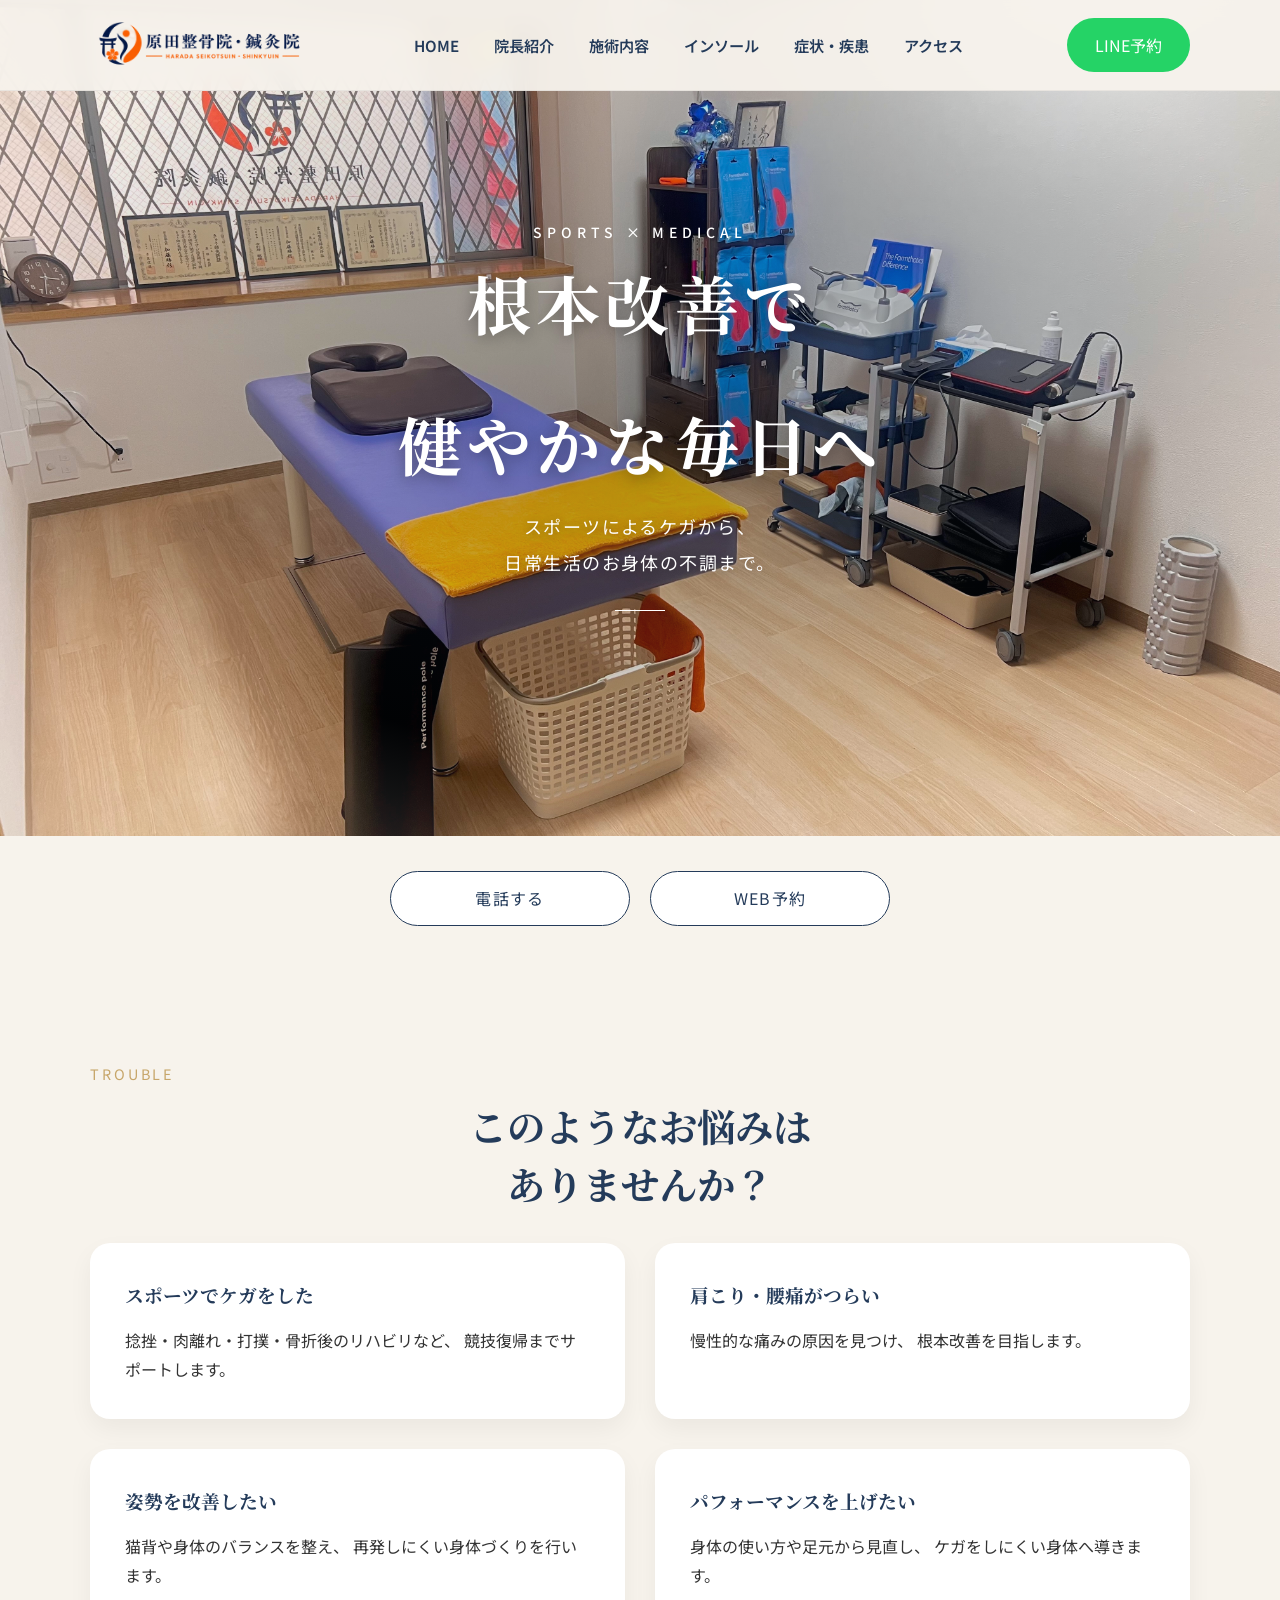
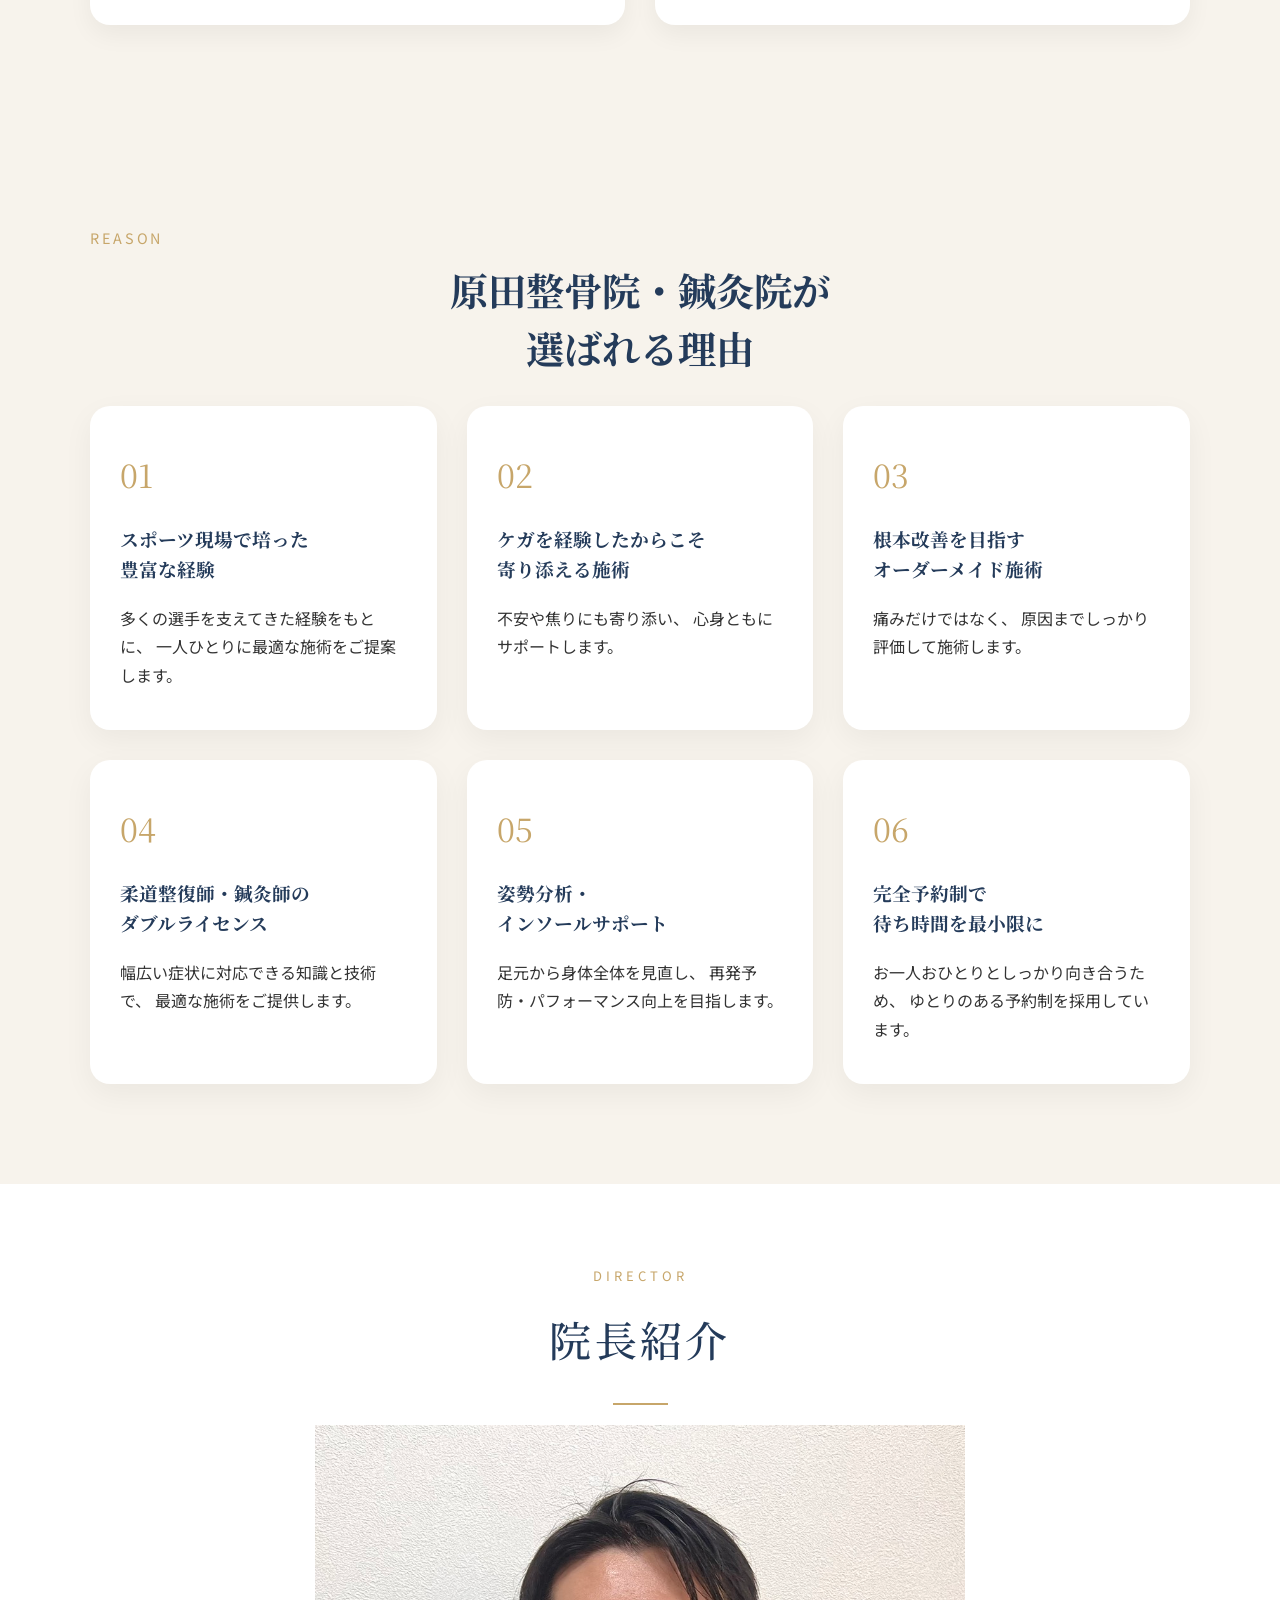
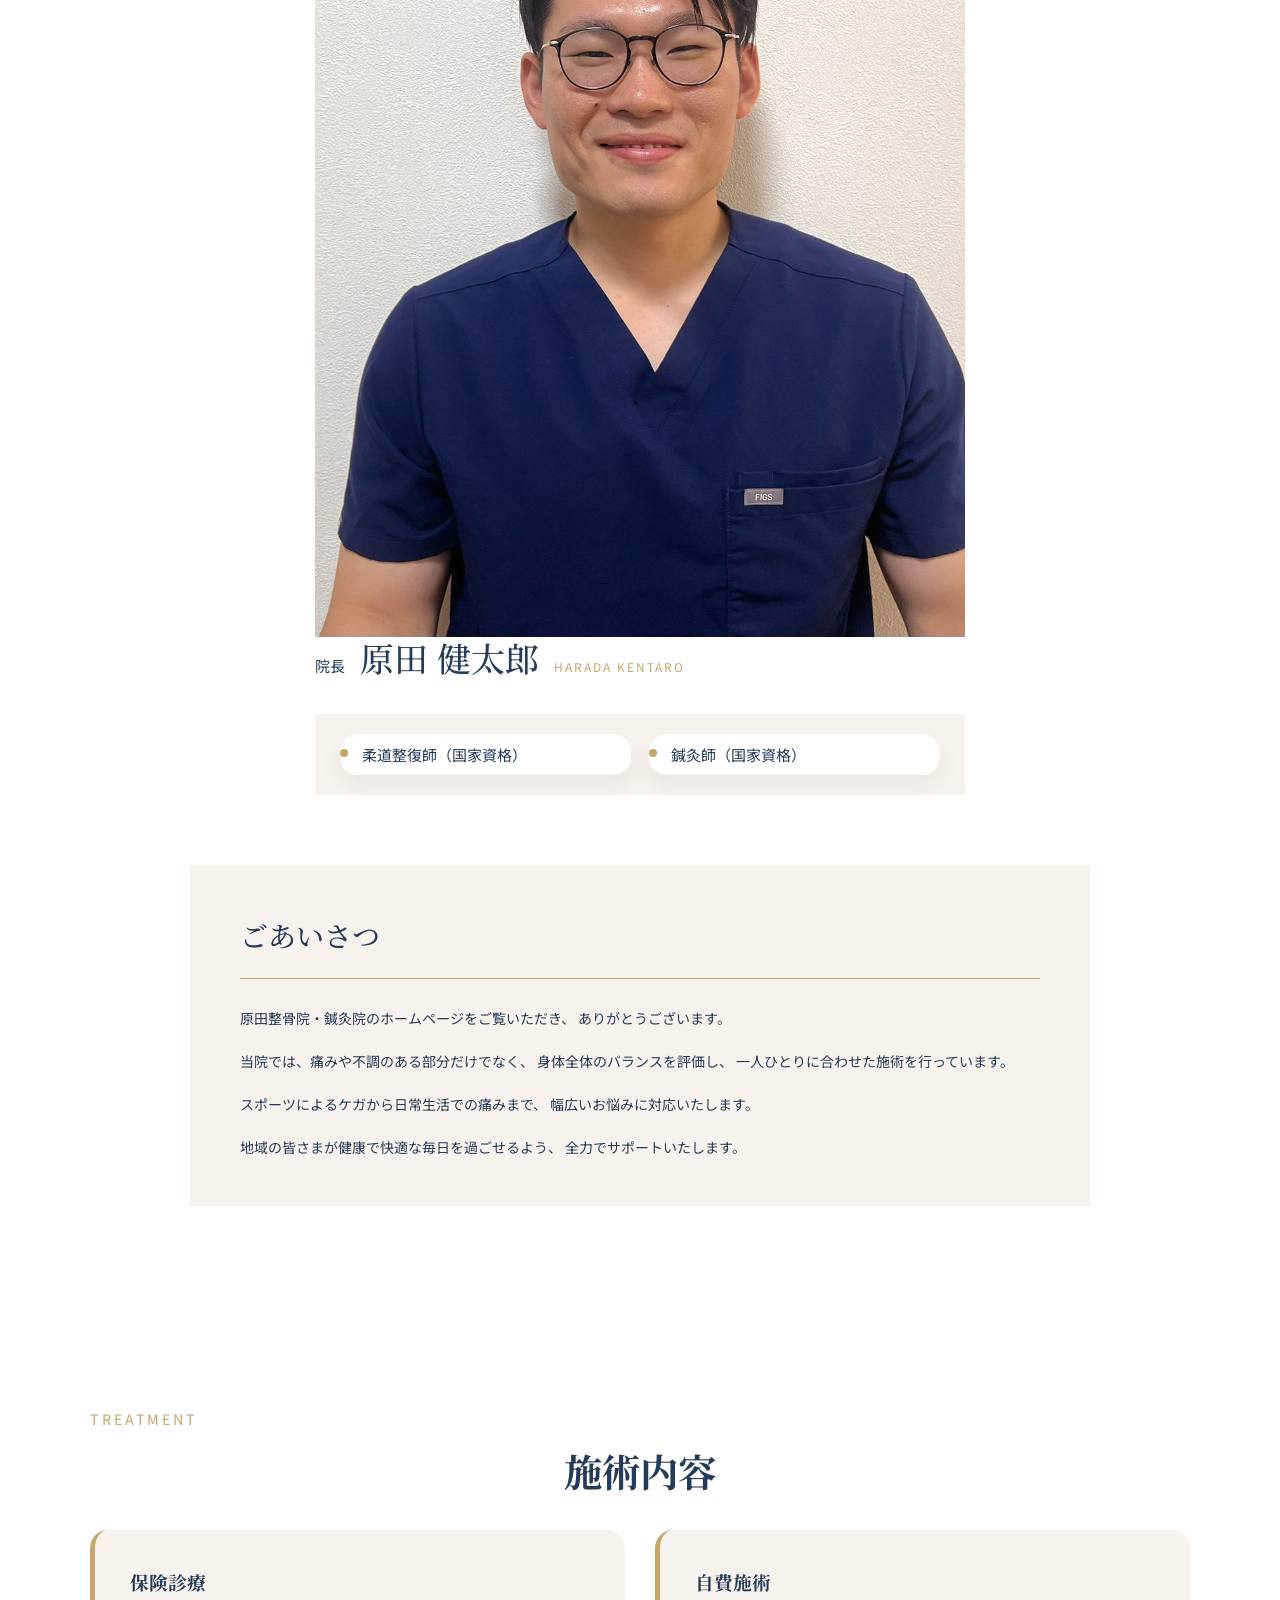
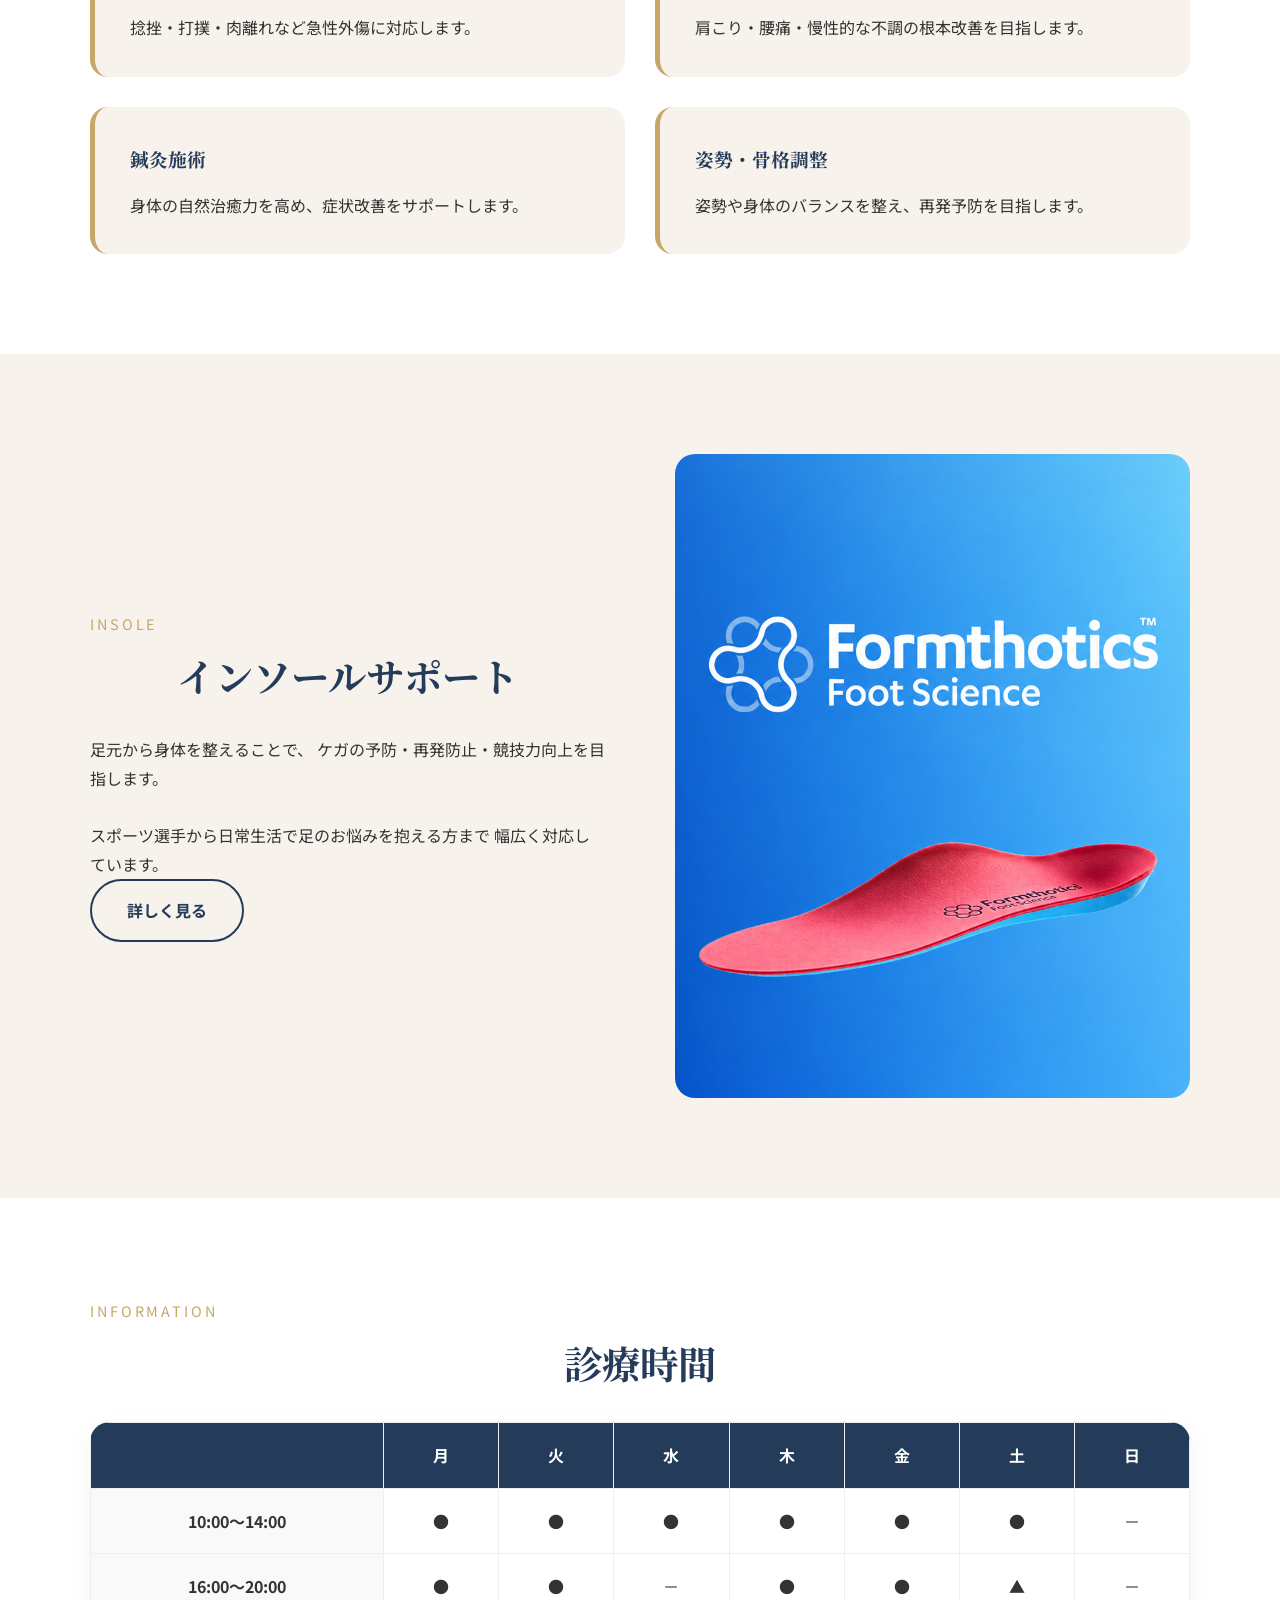
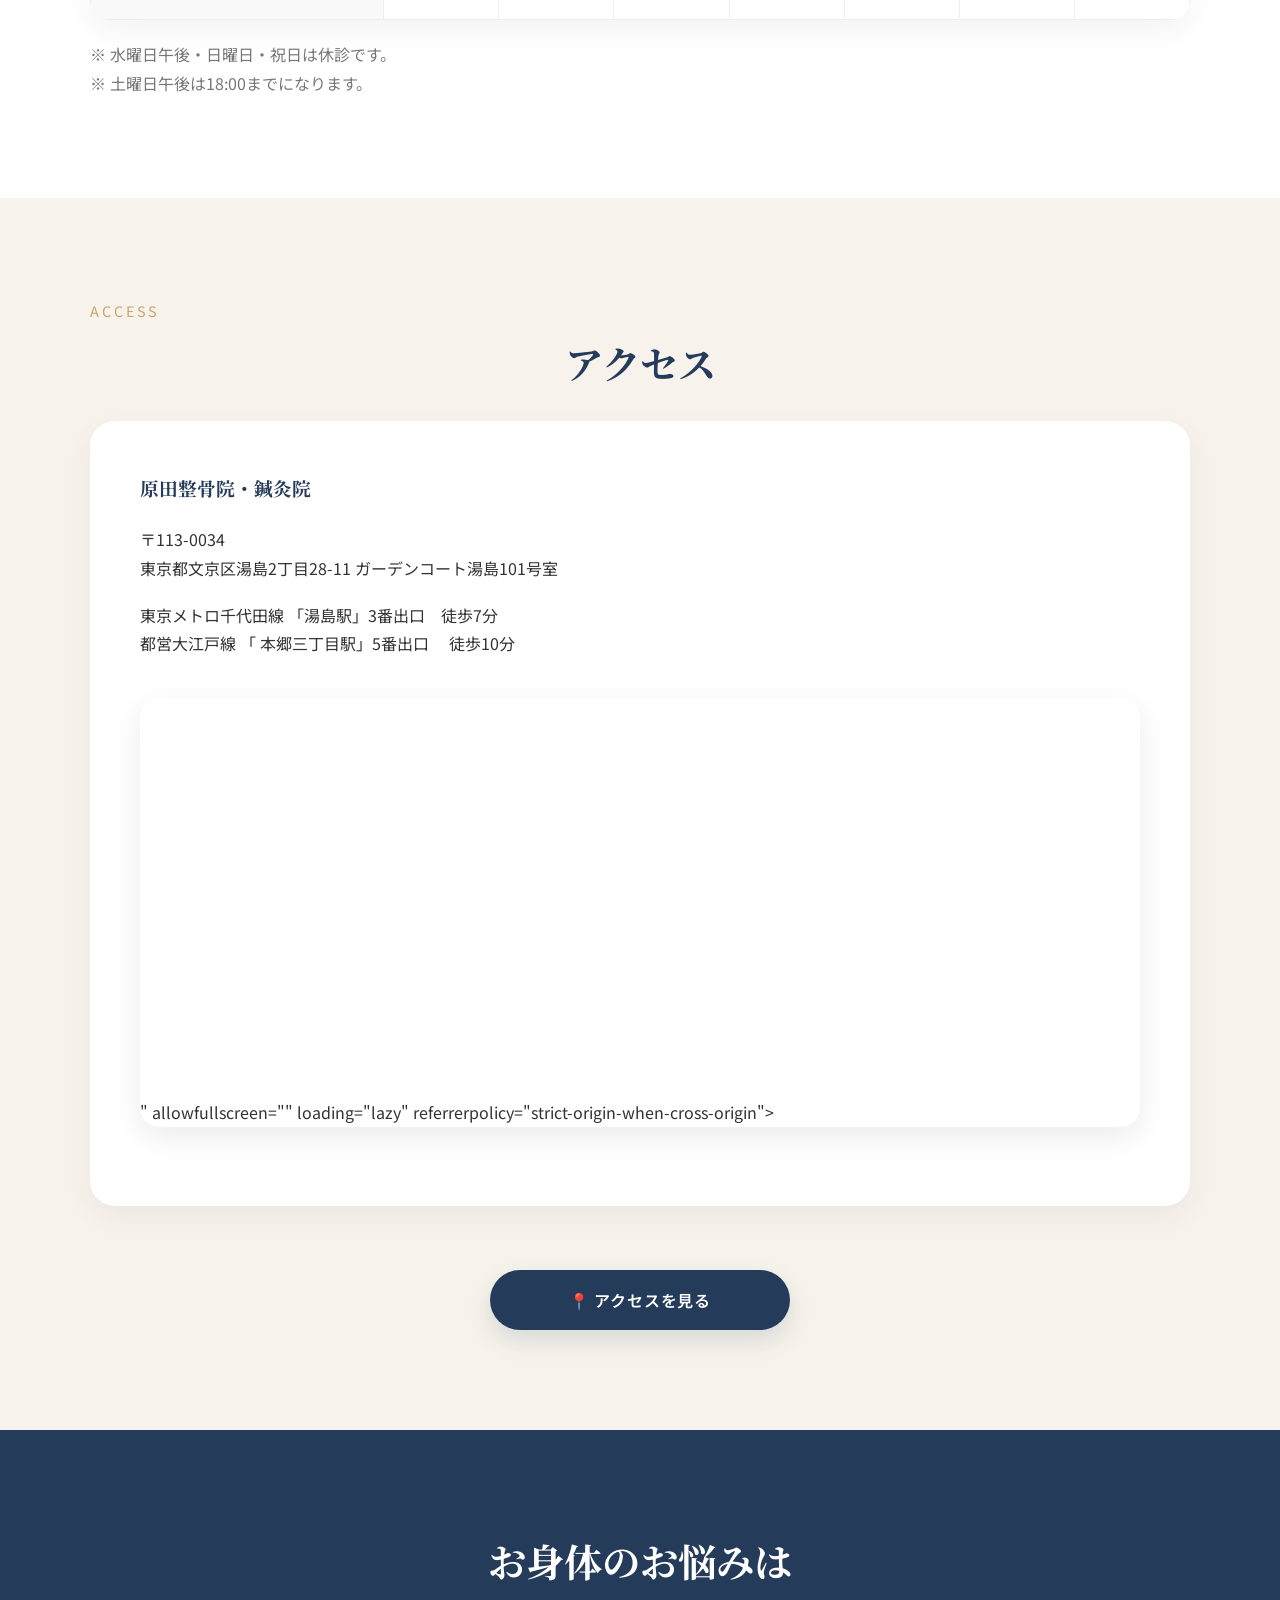
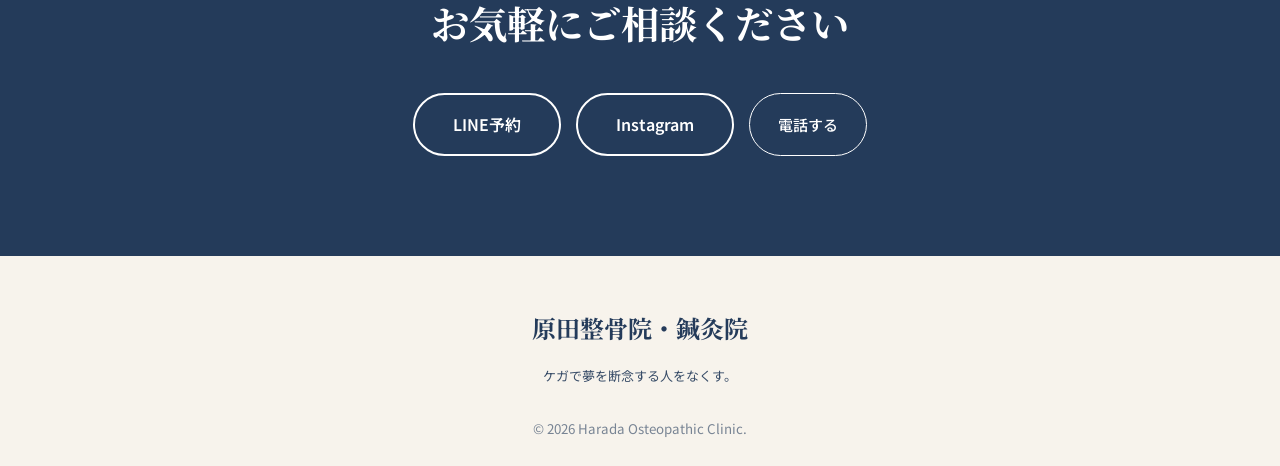
==== commit 4f418410: "Update index.html" ====
--- a/index.html
+++ b/index.html
@@ -109,7 +109,7 @@
             電話する
         </a>
 
-        <a href="予約サイトのURL"
+        <a href="https://liff.line.me/2011515621-1LK1IAWq?shop_id=9542"
            class="hero-cta-btn"
            target="_blank"
            rel="noopener">
--- a/style.css
+++ b/style.css
@@ -5004,3 +5004,60 @@
     margin:0 !important;
     padding:0 !important;
 }
+
+.hero-cta{
+    background:#F7F3EC;
+    padding:35px 20px;
+}
+
+.hero-cta-inner{
+    display:flex;
+    justify-content:center;
+    gap:20px;
+    max-width:650px;
+    margin:0 auto;
+}
+
+.hero-cta-btn{
+    display:flex;
+    align-items:center;
+    justify-content:center;
+
+    width:240px;
+    height:55px;
+
+    border:1px solid #243B5A;
+    border-radius:50px;
+
+    background:#fff;
+    color:#243B5A;
+
+    text-decoration:none;
+    font-size:16px;
+    letter-spacing:.08em;
+
+    transition:.3s;
+}
+
+.hero-cta-btn:hover{
+    background:#243B5A;
+    color:#fff;
+}
+
+@media(max-width:600px){
+
+    .hero-cta{
+        padding:25px 15px;
+    }
+
+    .hero-cta-inner{
+        gap:10px;
+    }
+
+    .hero-cta-btn{
+        width:50%;
+        height:50px;
+        font-size:14px;
+    }
+
+}
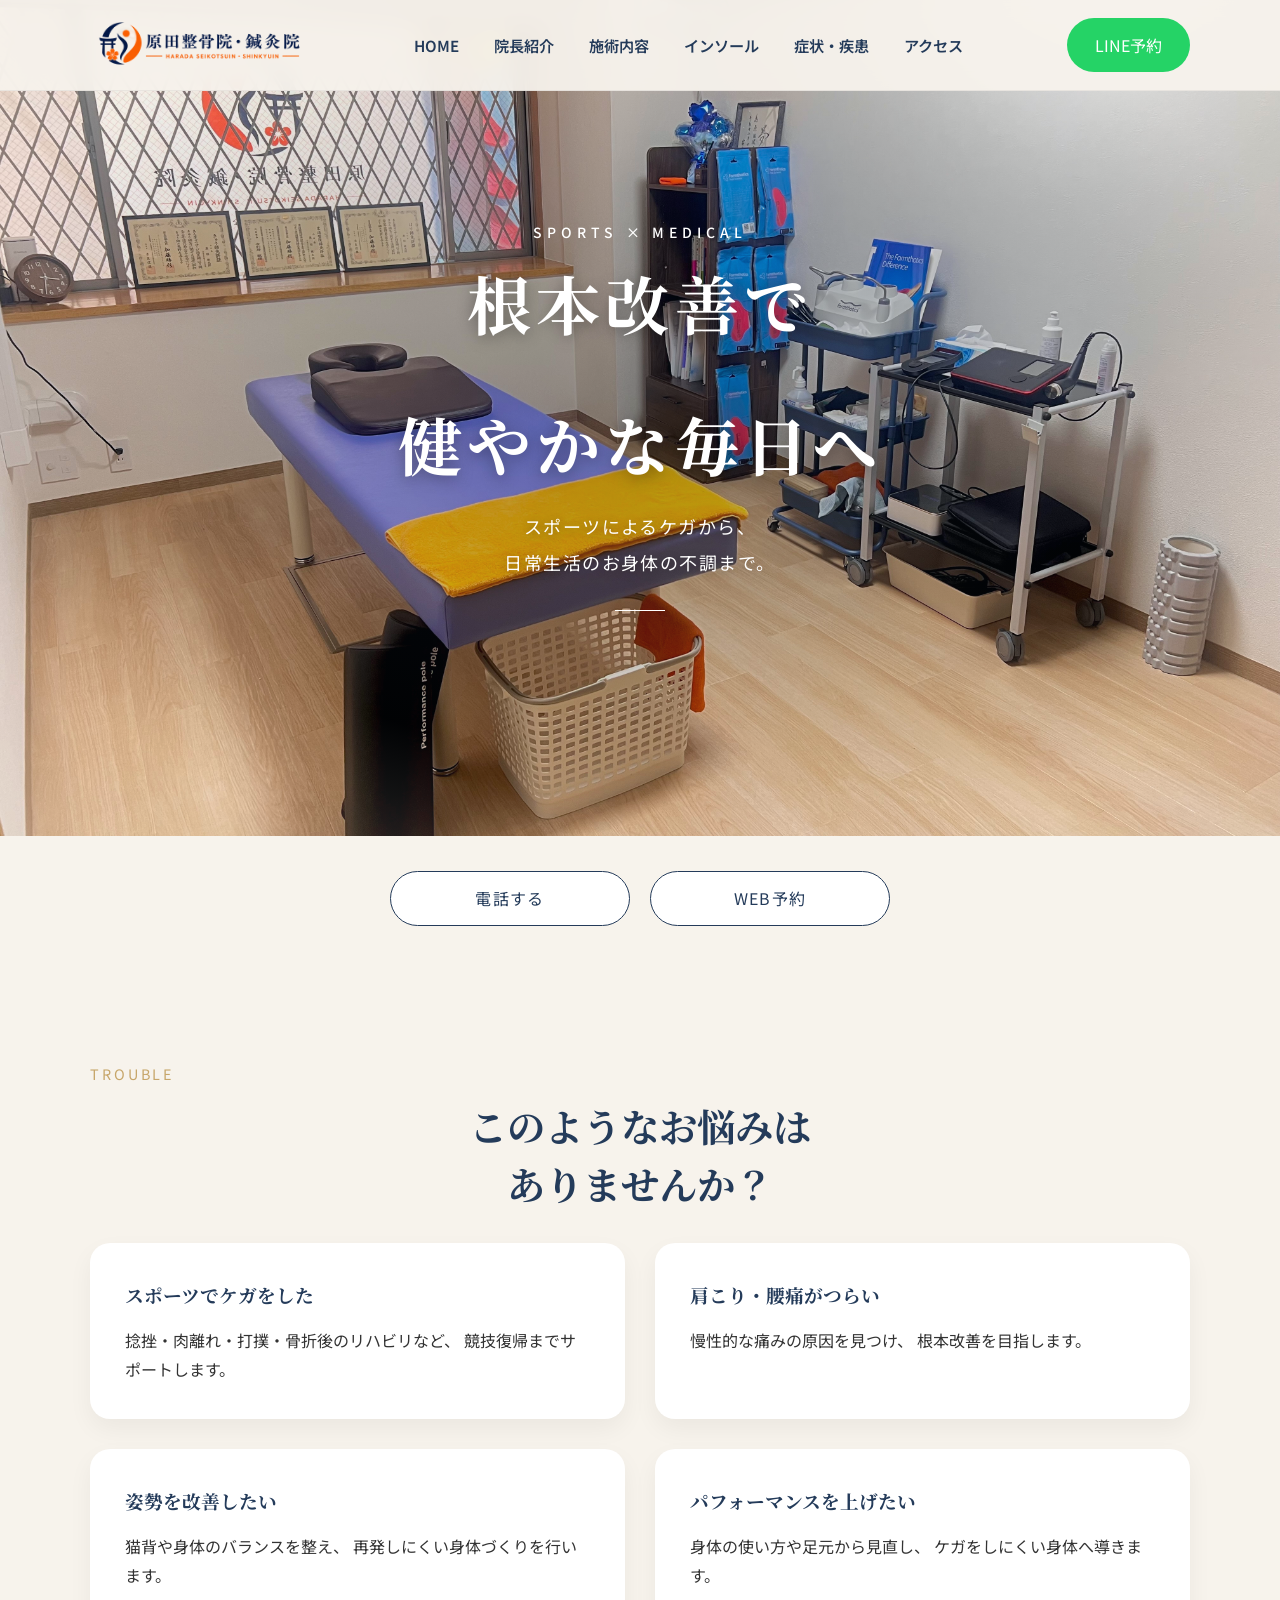
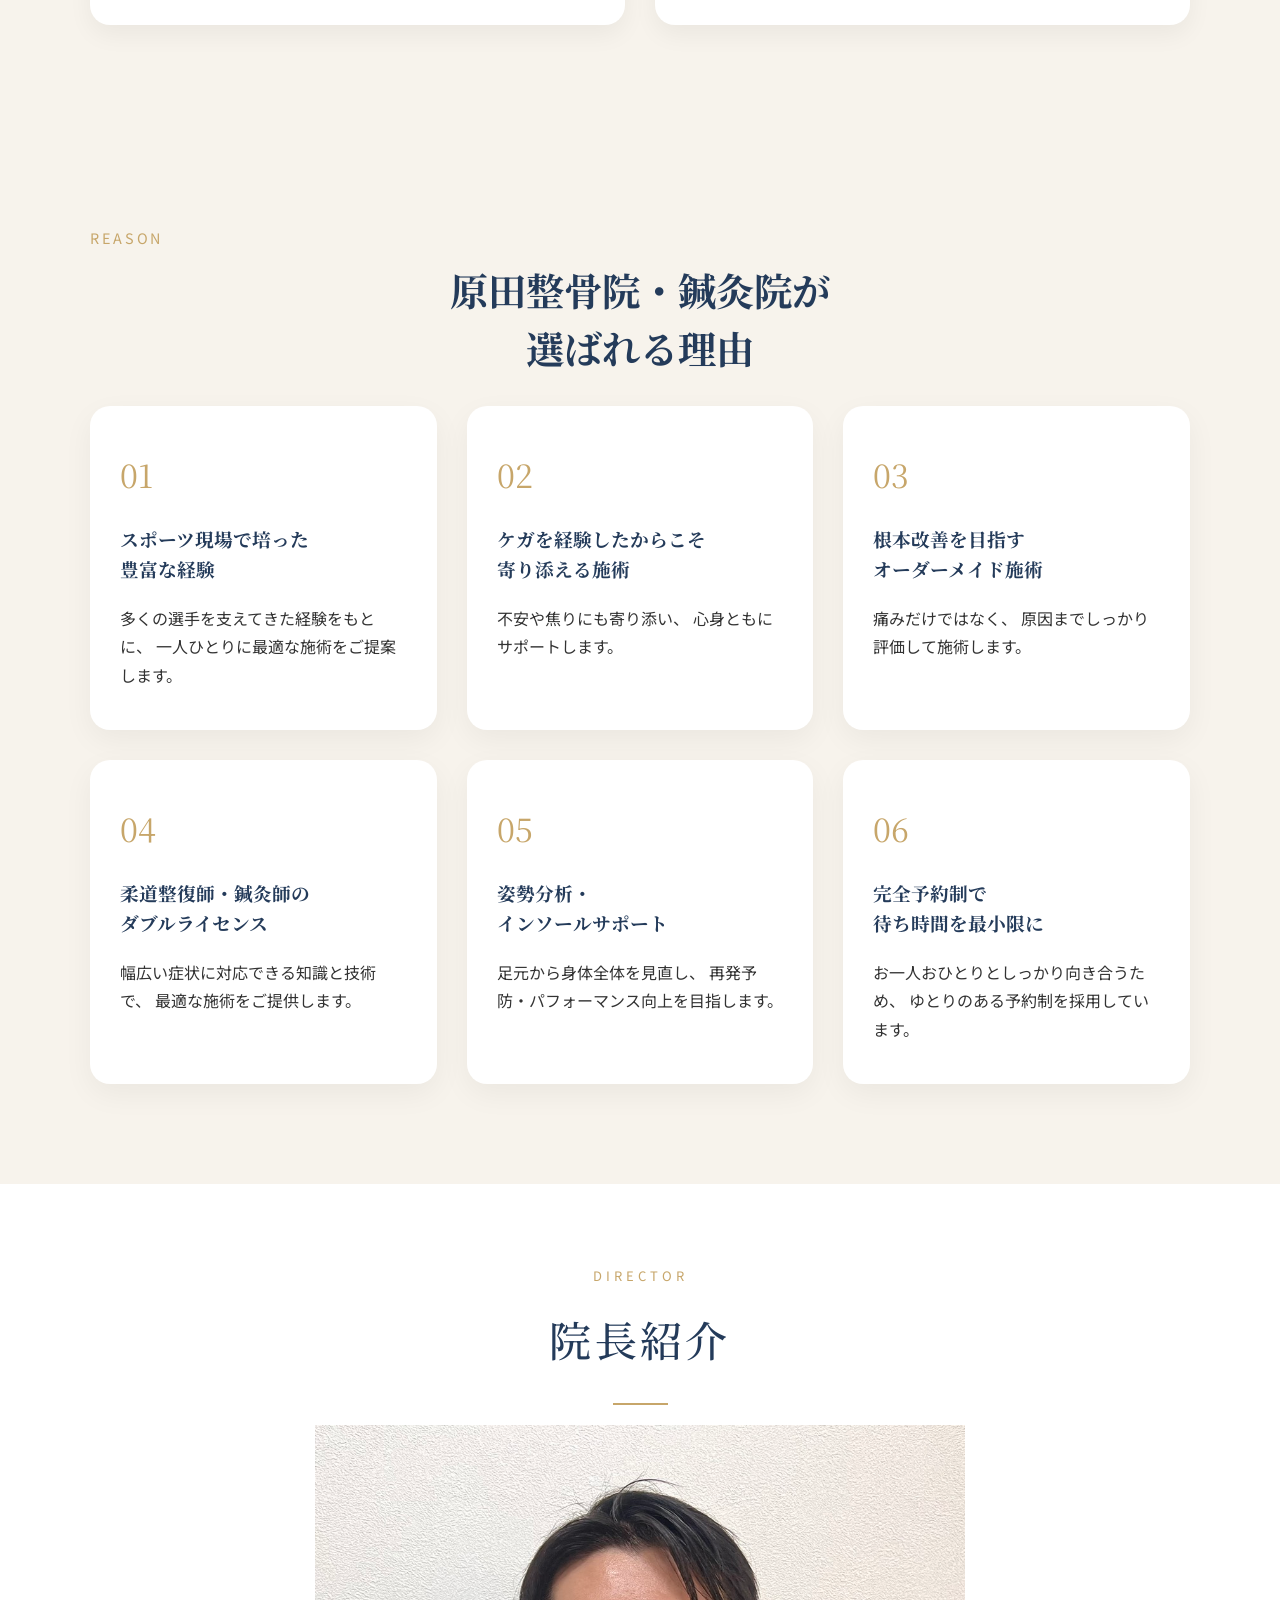
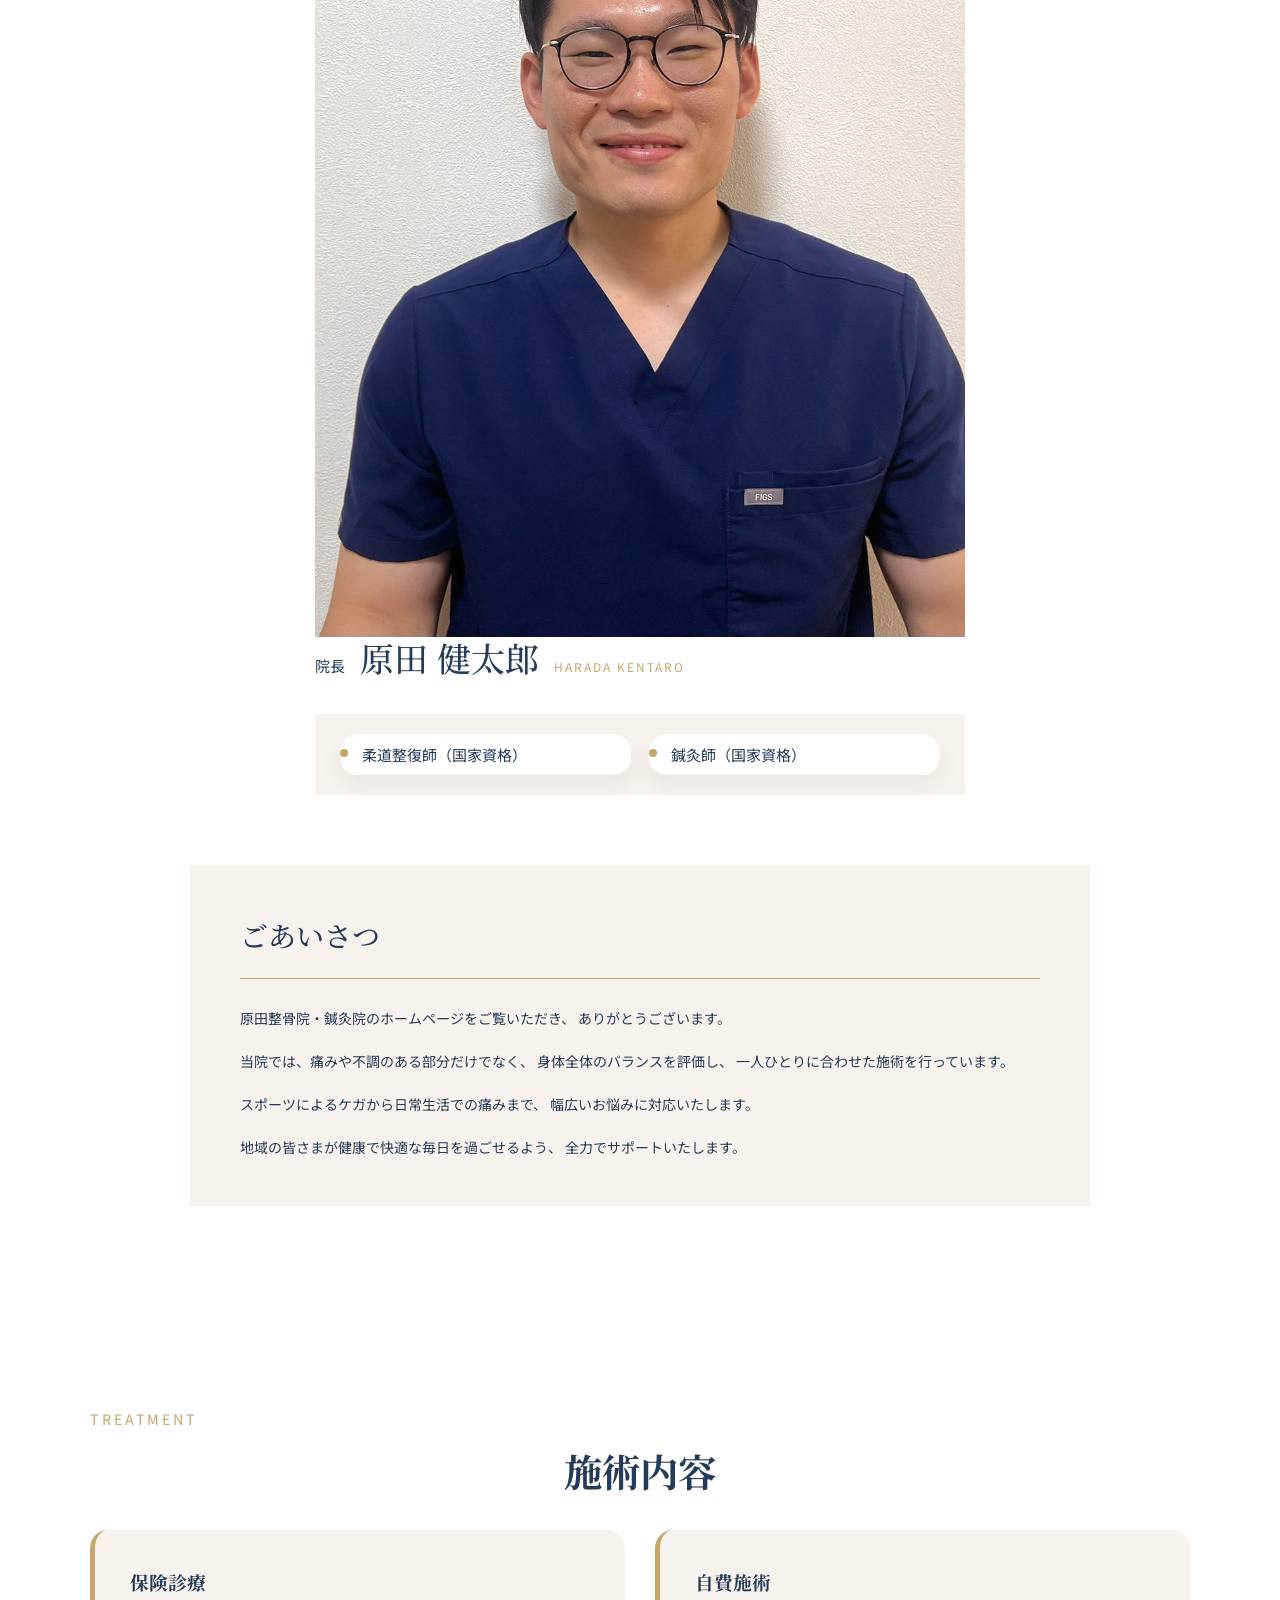
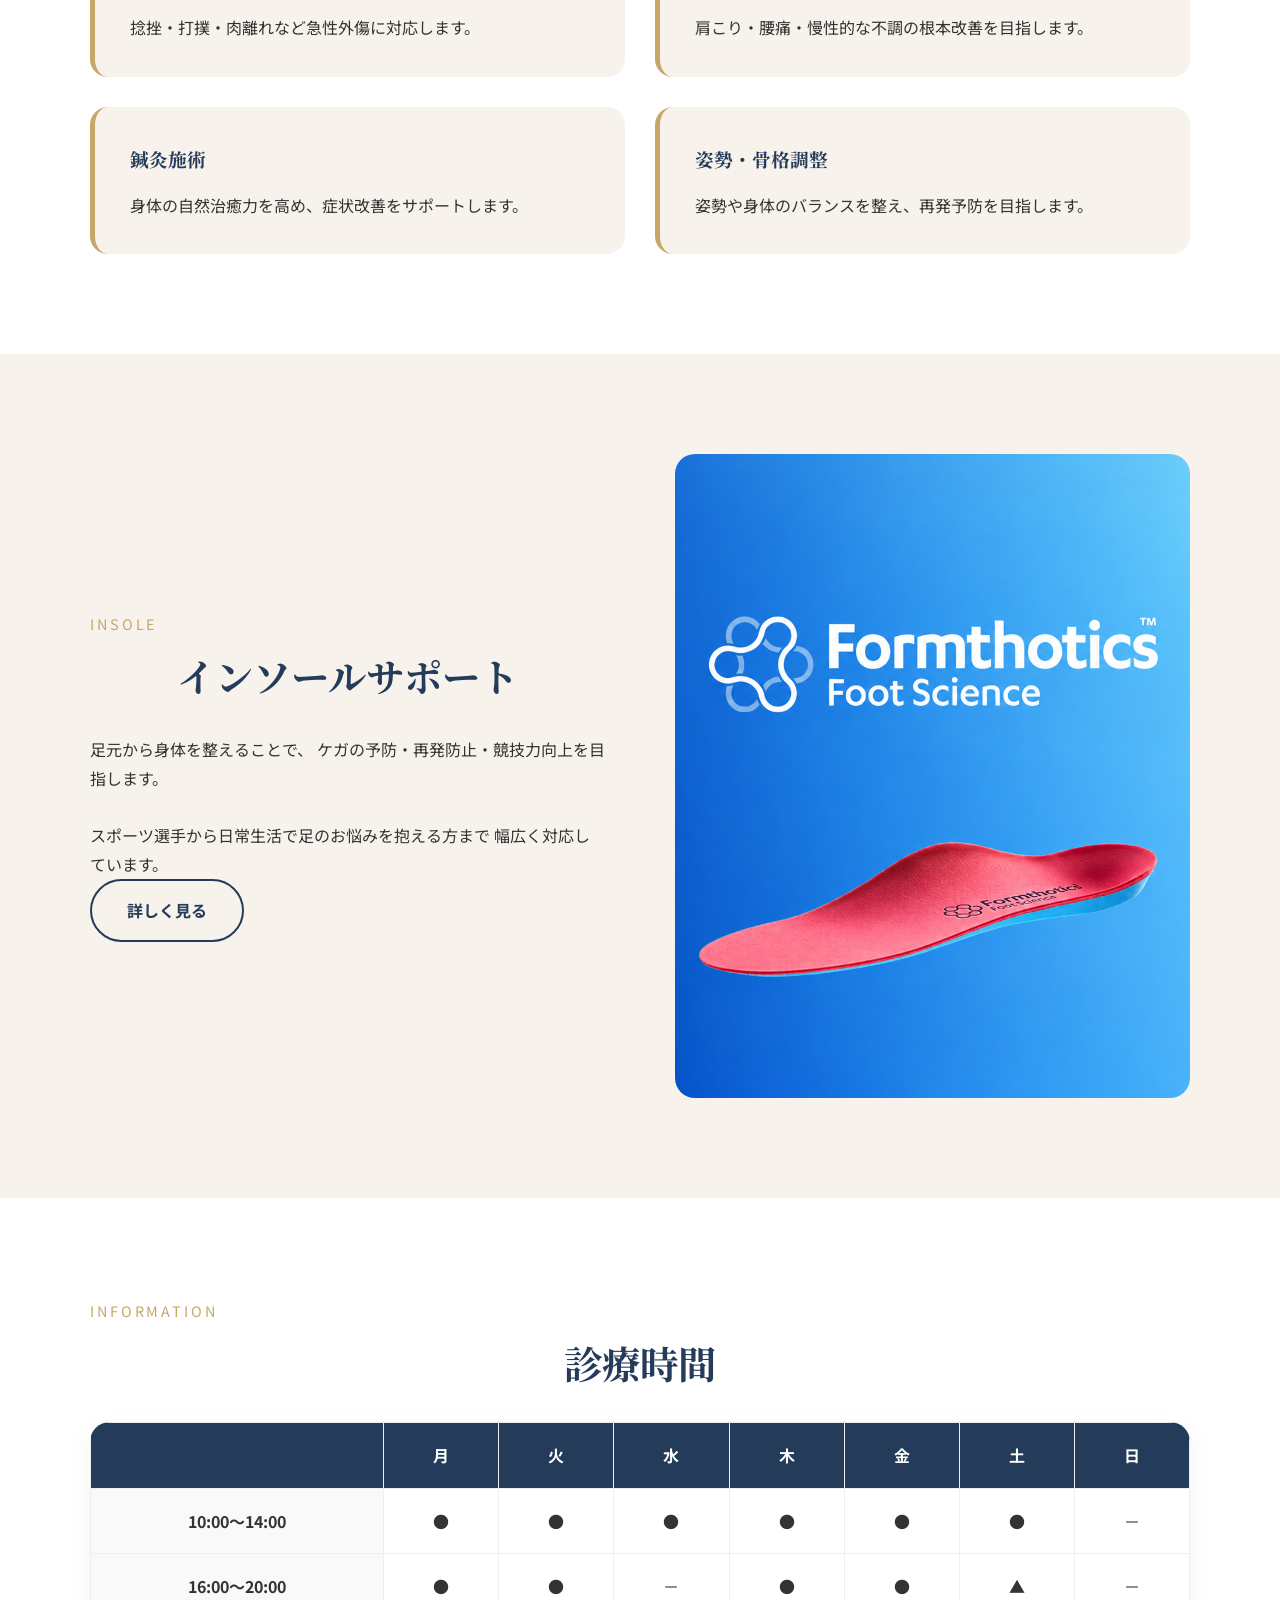
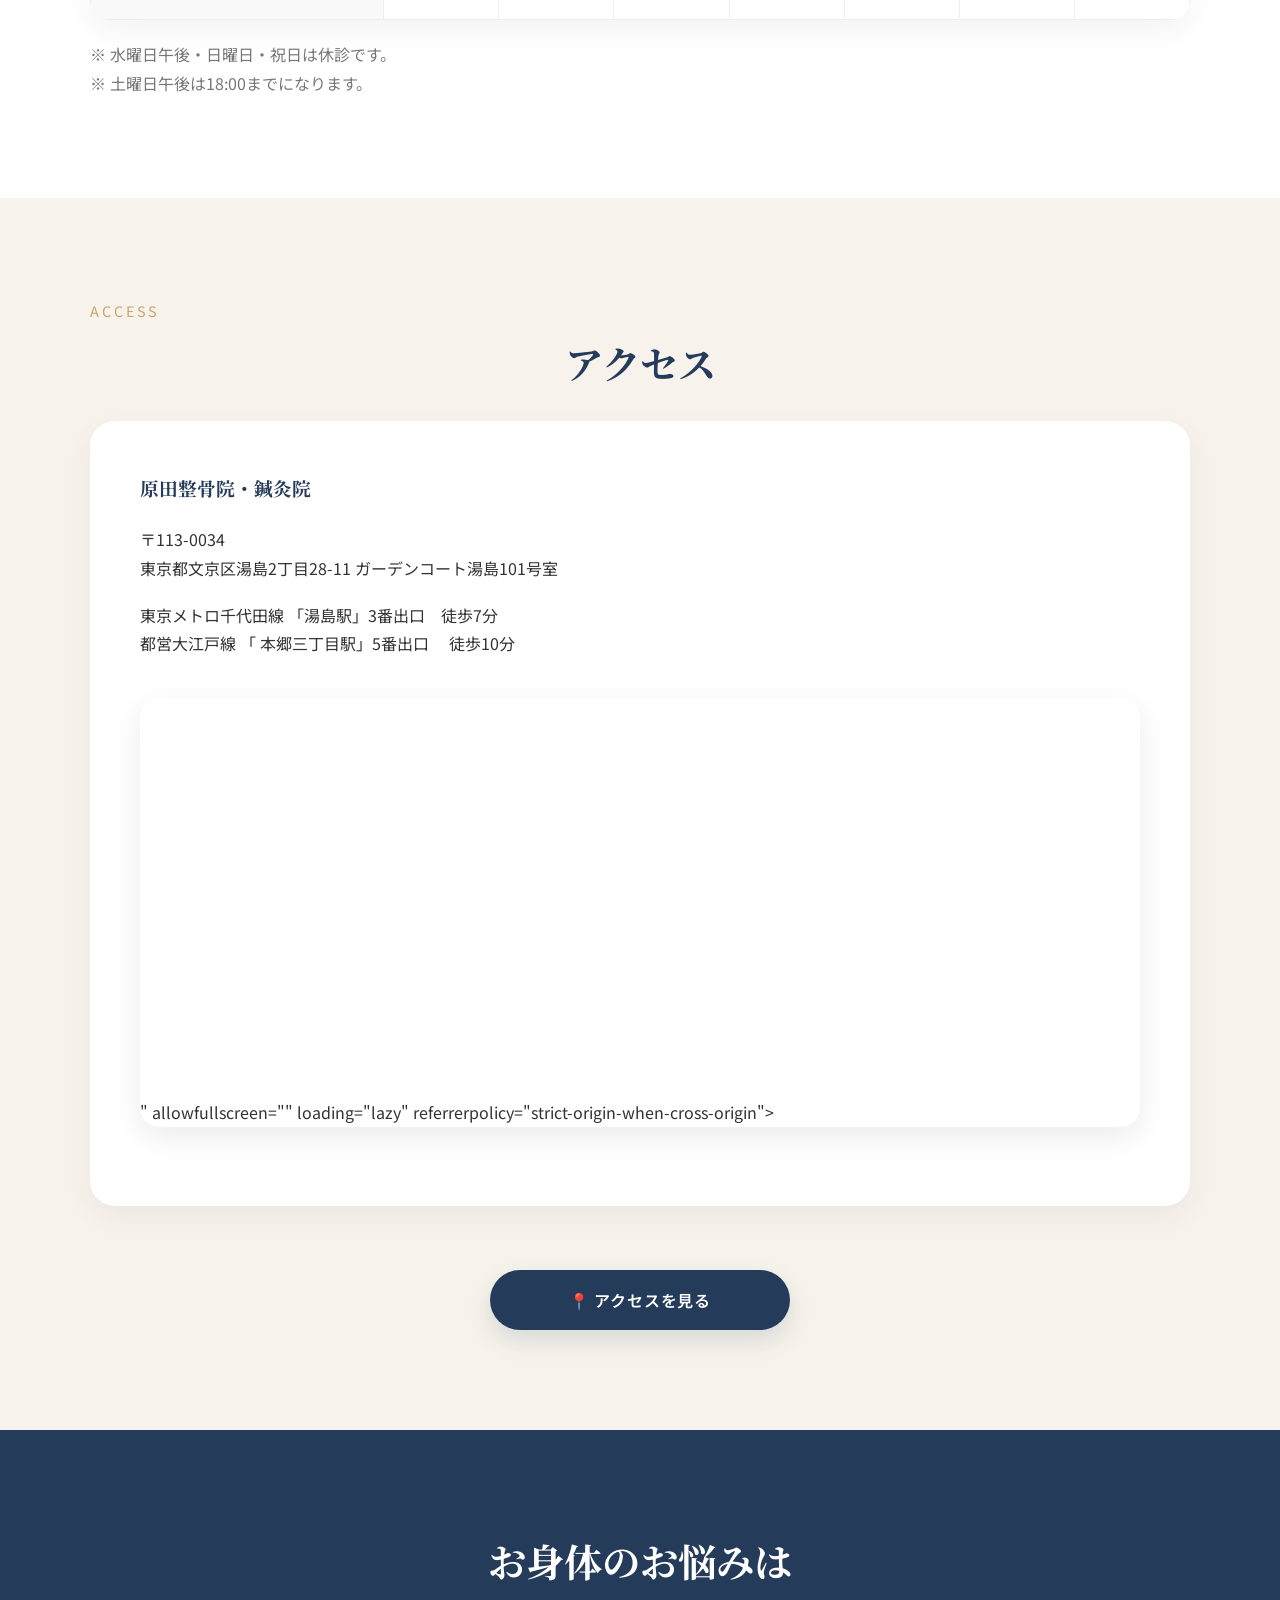
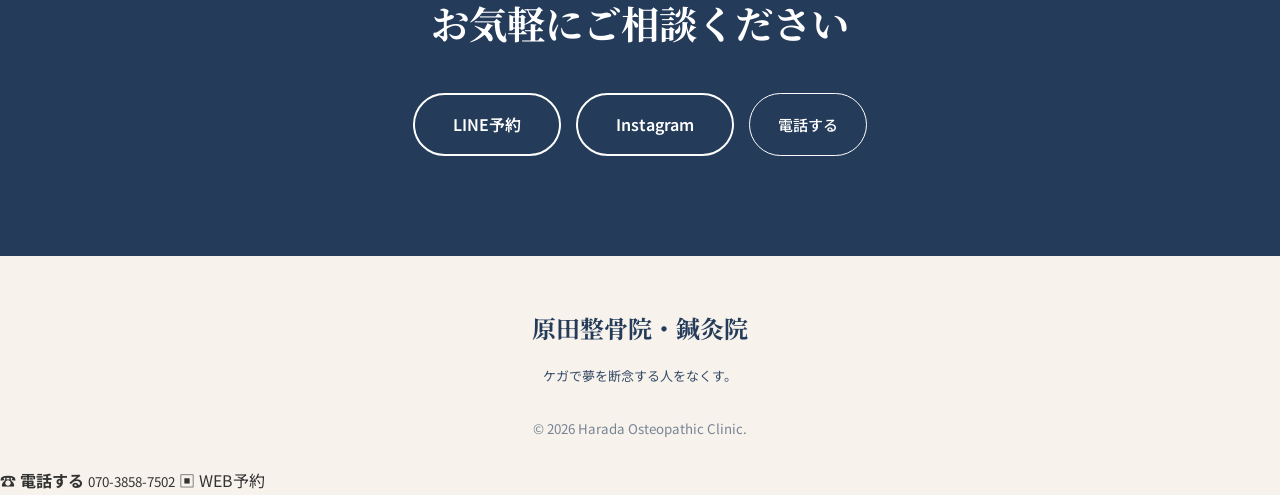
==== commit 1a800143: "Add fixed CTA with contact and reservation options Added a fixed CTA section with phone and web rese" ====
--- a/index.html
+++ b/index.html
@@ -742,6 +742,27 @@
 
     <script src="script.js"></script>
 
+    <!-- 下部固定CTA -->
+<div class="fixed-cta">
+
+    <a href="tel:07038587502" class="fixed-cta-phone">
+        <span class="fixed-cta-icon">☎</span>
+        <span class="fixed-cta-text">
+            <strong>電話する</strong>
+            <small>070-3858-7502</small>
+        </span>
+    </a>
+
+    <a href="https://liff.line.me/2011515621-1LK1IAWq?shop_id=9542"
+       class="fixed-cta-web"
+       target="_blank"
+       rel="noopener noreferrer">
+        <span class="fixed-cta-icon">▣</span>
+        <span>WEB予約</span>
+    </a>
+
+</div>
+    
 </body>
 
 </html>
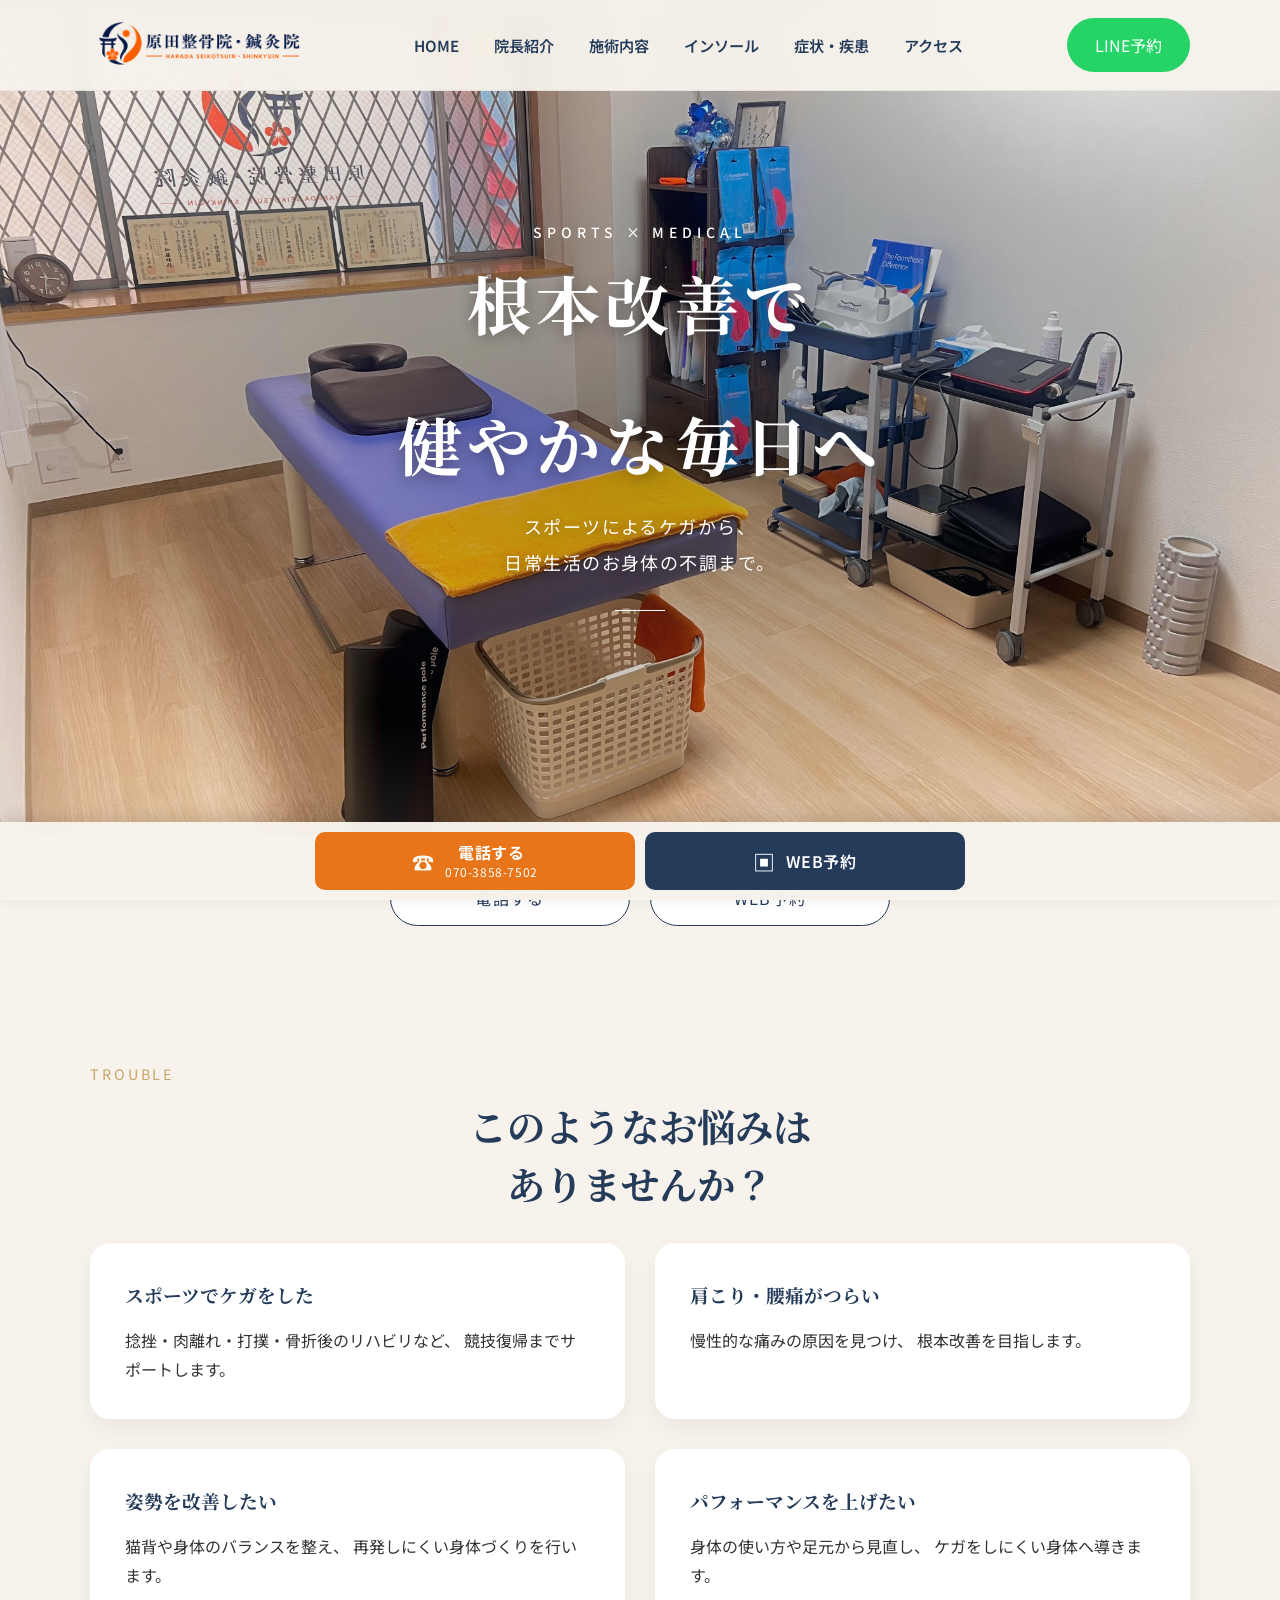
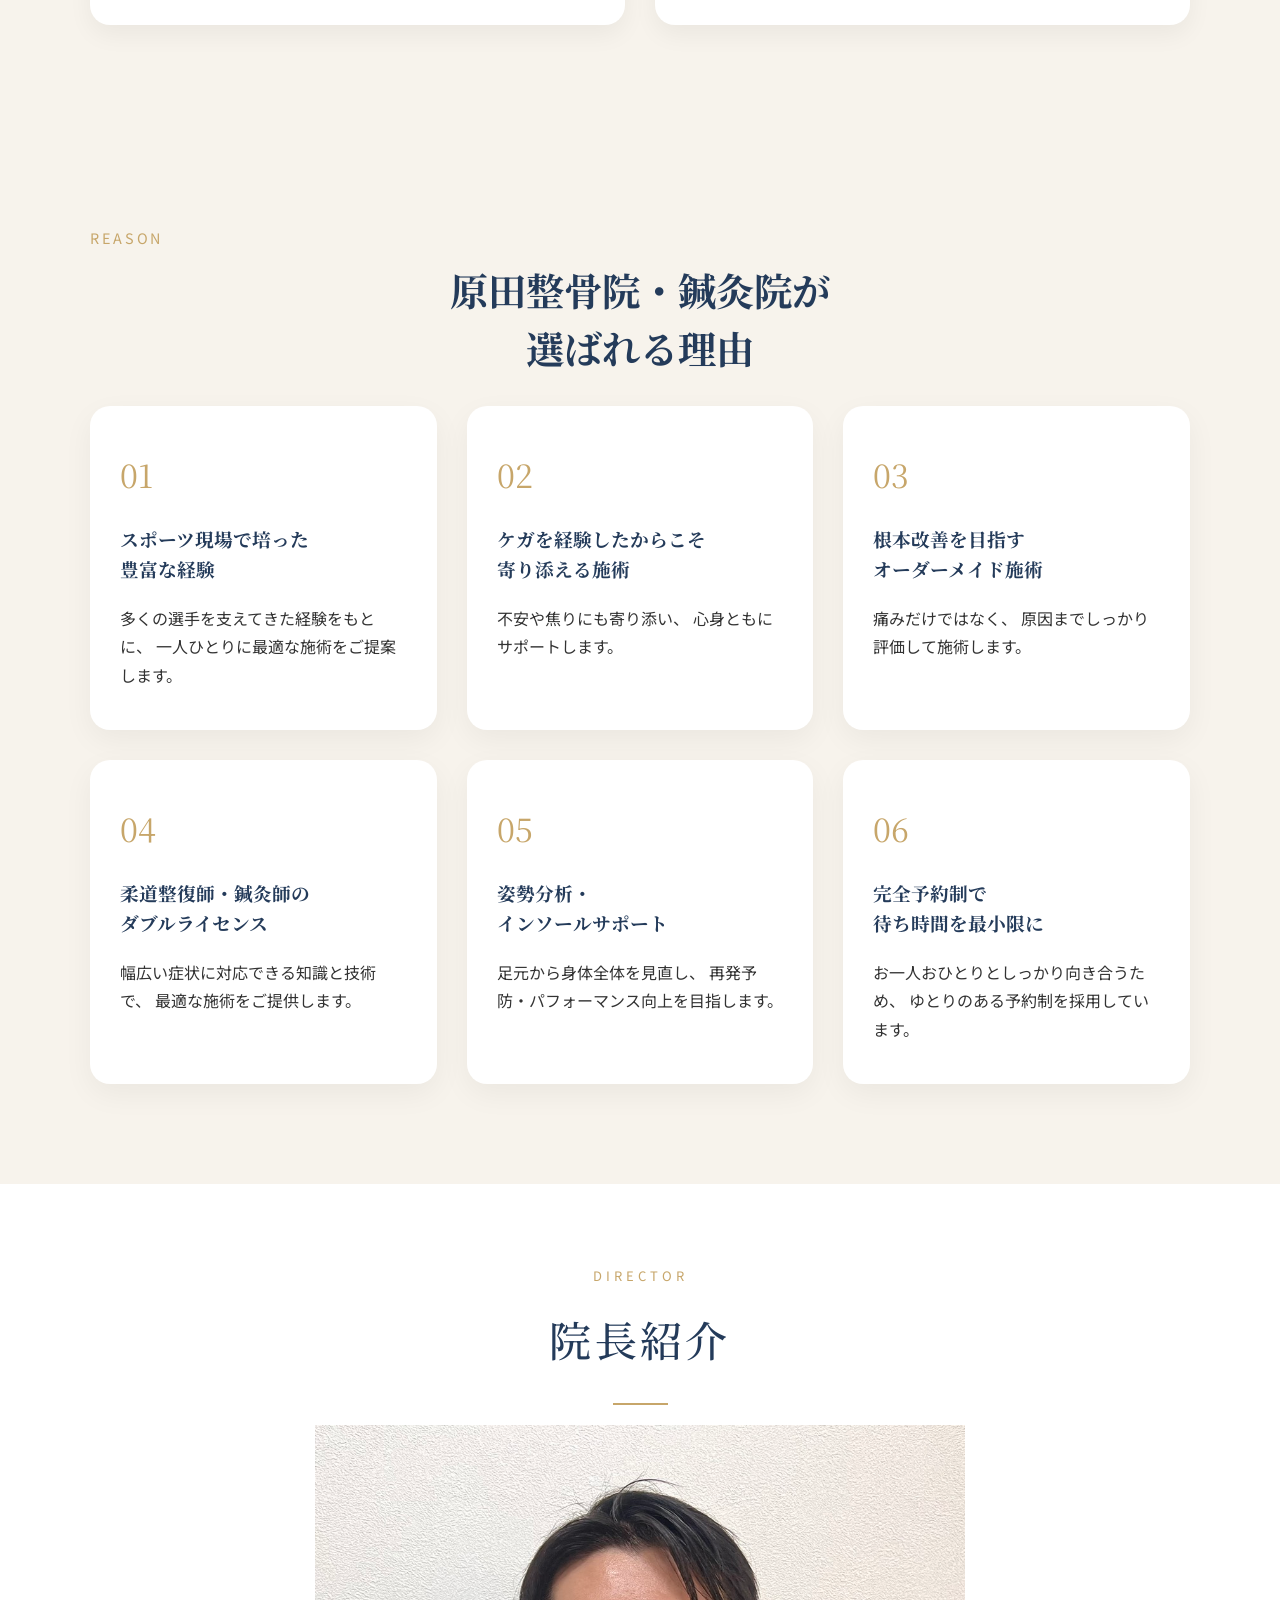
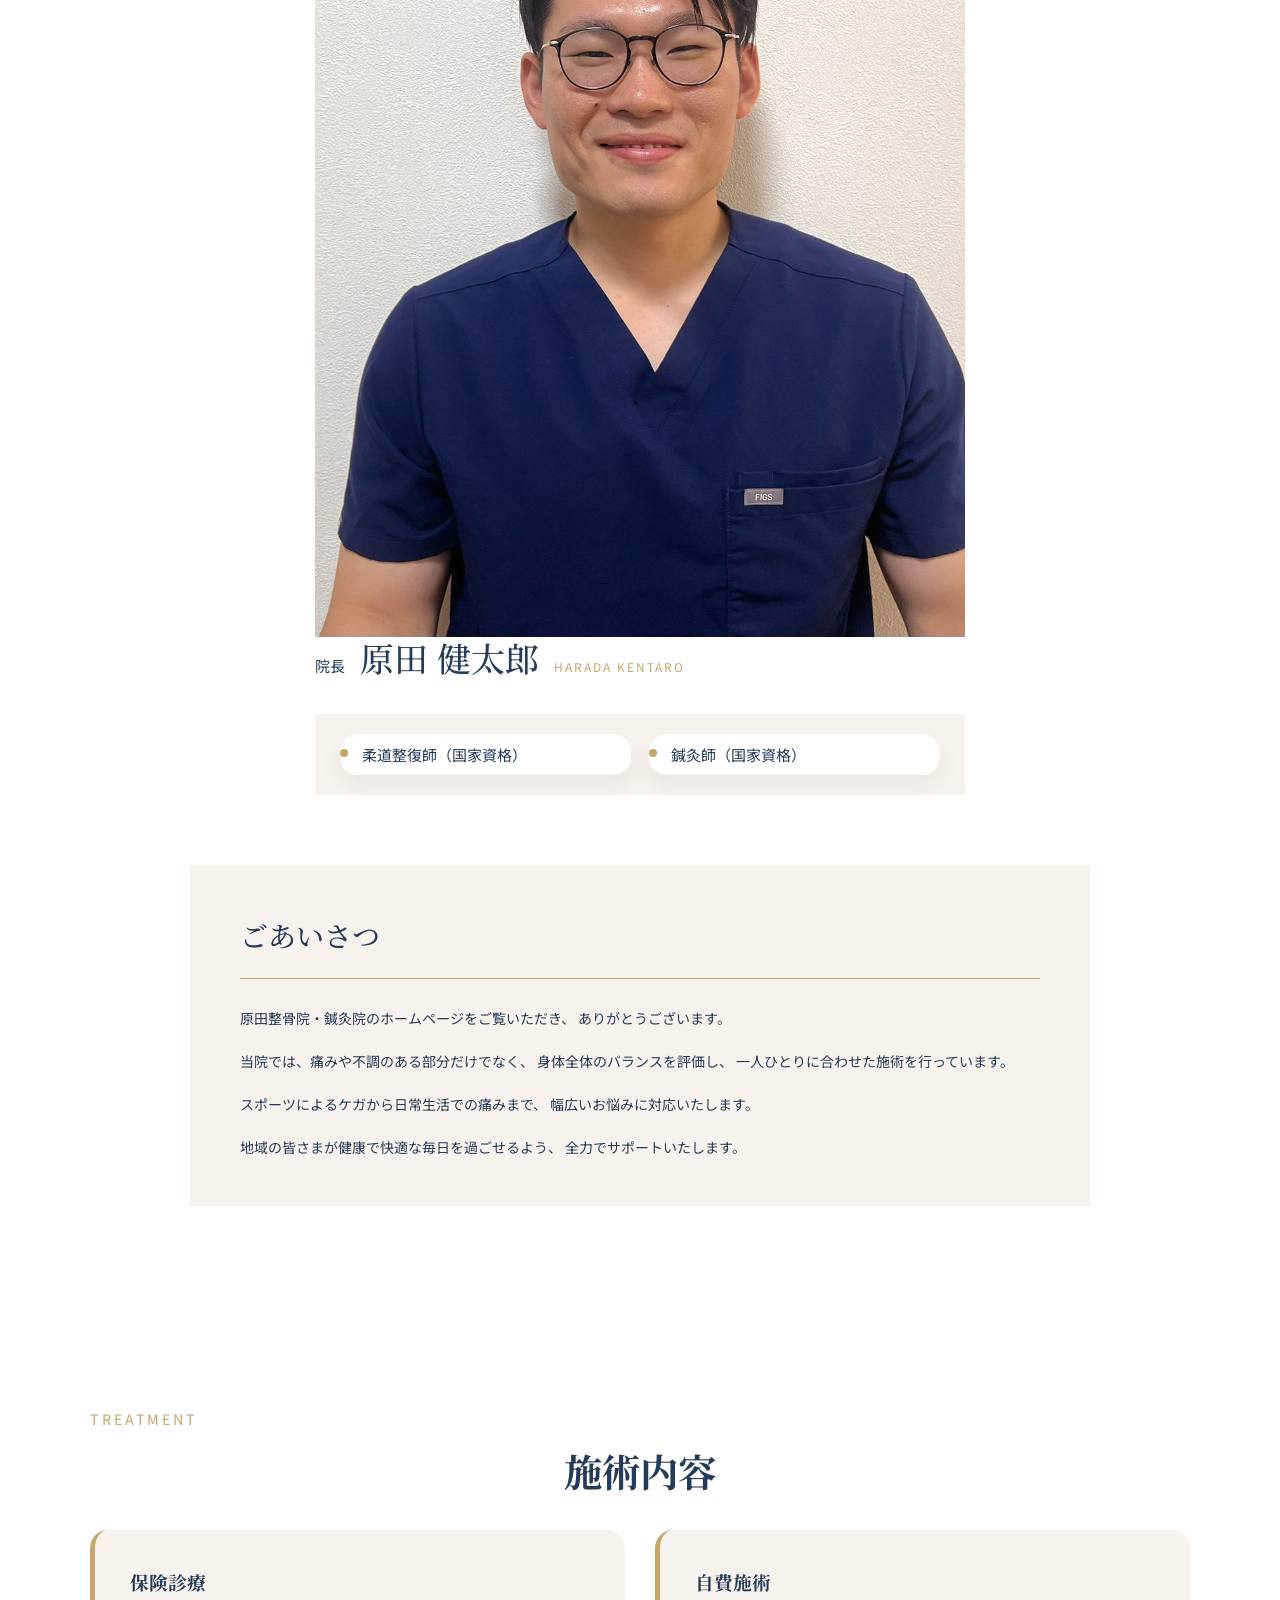
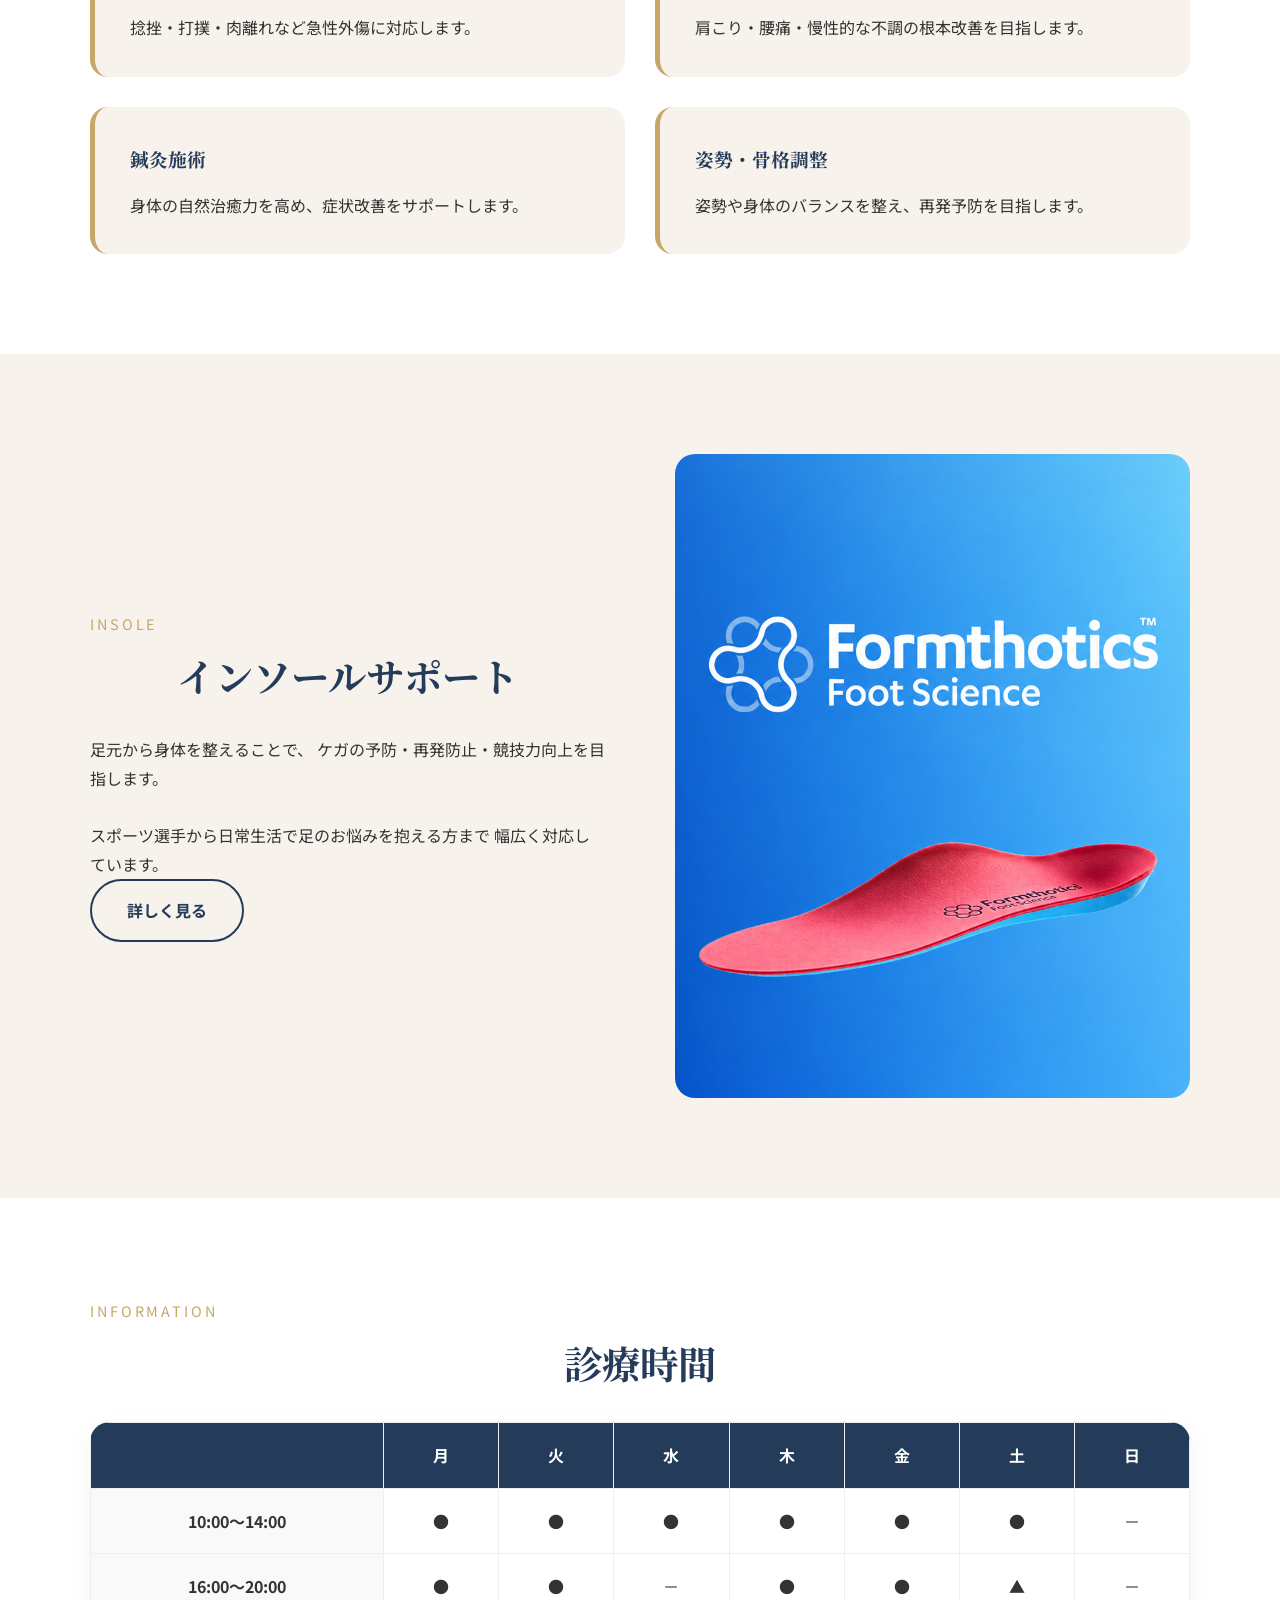
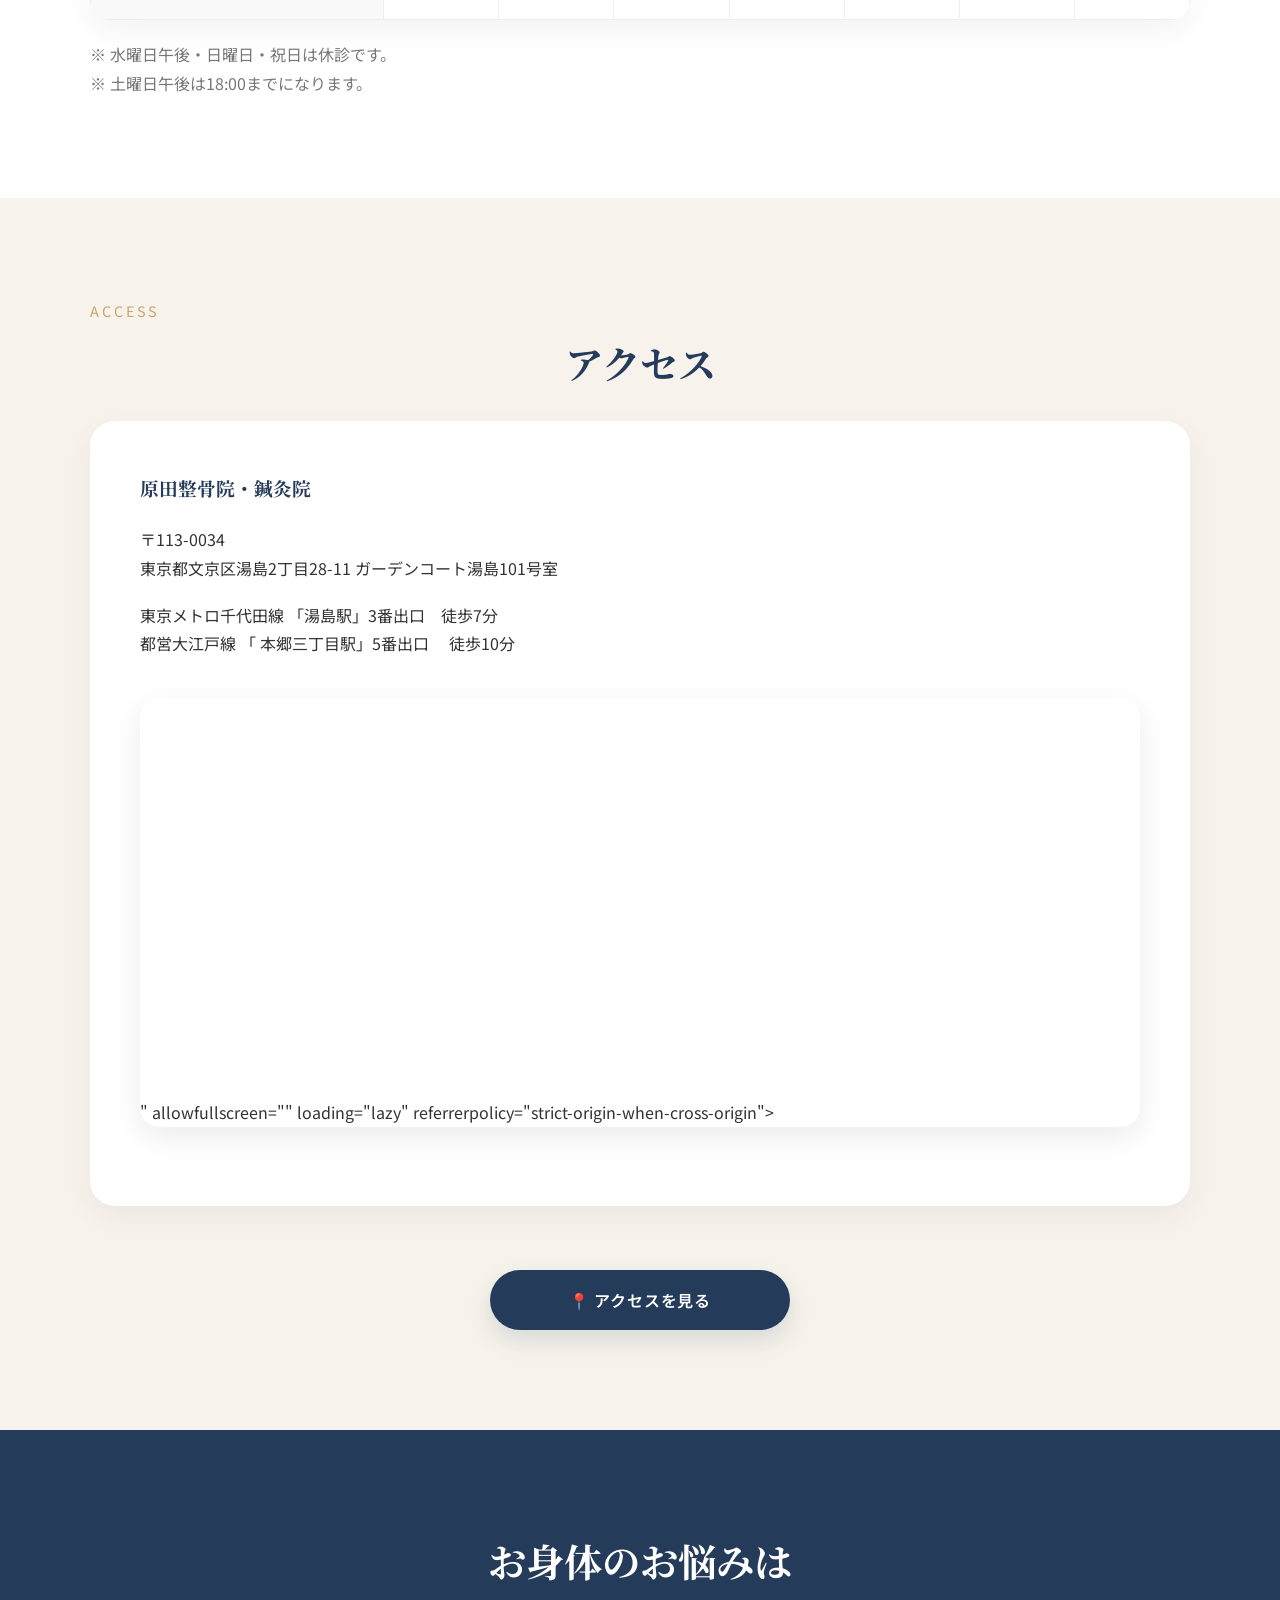
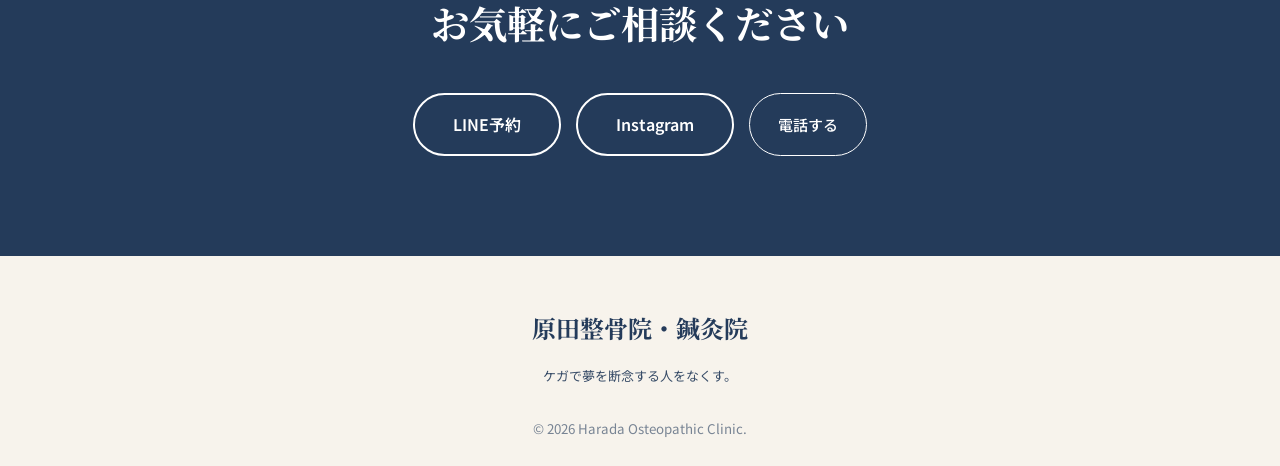
==== commit cdaf33f6: "Update index.html" ====
--- a/index.html
+++ b/index.html
@@ -740,8 +740,6 @@
 
     </footer>
 
-    <script src="script.js"></script>
-
     <!-- 下部固定CTA -->
 <div class="fixed-cta">
 
@@ -763,6 +761,8 @@
 
 </div>
     
+ <script src="script.js"></script>
+    
 </body>
 
 </html>
--- a/style.css
+++ b/style.css
@@ -5061,3 +5061,128 @@
     }
 
 }
+
+/* =========================
+   下部固定CTA
+========================= */
+
+.fixed-cta{
+    position:fixed;
+    left:0;
+    right:0;
+    bottom:0;
+    z-index:9999;
+
+    display:flex;
+    justify-content:center;
+    gap:10px;
+
+    padding:10px 15px;
+    background:rgba(247,243,236,0.97);
+    box-shadow:0 -4px 15px rgba(0,0,0,0.12);
+}
+
+.fixed-cta a{
+    height:58px;
+    max-width:320px;
+    flex:1;
+
+    display:flex;
+    align-items:center;
+    justify-content:center;
+    gap:10px;
+
+    border-radius:10px;
+    text-decoration:none;
+
+    font-size:16px;
+    font-weight:600;
+    letter-spacing:.05em;
+
+    box-sizing:border-box;
+}
+
+/* 電話 */
+.fixed-cta-phone{
+    background:#E87519;
+    color:#fff;
+}
+
+.fixed-cta-phone:hover{
+    background:#d96812;
+    color:#fff;
+}
+
+.fixed-cta-text{
+    display:flex;
+    flex-direction:column;
+    align-items:center;
+    line-height:1.2;
+}
+
+.fixed-cta-text strong{
+    font-size:16px;
+}
+
+.fixed-cta-text small{
+    margin-top:3px;
+    font-size:12px;
+    font-weight:400;
+    letter-spacing:.05em;
+}
+
+/* WEB予約 */
+.fixed-cta-web{
+    background:#243B5A;
+    color:#fff;
+}
+
+.fixed-cta-web:hover{
+    background:#1b2f49;
+    color:#fff;
+}
+
+.fixed-cta-icon{
+    font-size:22px;
+    line-height:1;
+}
+
+/* スマホ */
+@media(max-width:600px){
+
+    .fixed-cta{
+        gap:8px;
+        padding:8px 10px;
+    }
+
+    .fixed-cta a{
+        height:58px;
+        border-radius:8px;
+        font-size:14px;
+    }
+
+    .fixed-cta-phone{
+        flex:1.1;
+    }
+
+    .fixed-cta-web{
+        flex:0.9;
+    }
+
+    .fixed-cta-text strong{
+        font-size:14px;
+    }
+
+    .fixed-cta-text small{
+        font-size:11px;
+    }
+
+    .fixed-cta-icon{
+        font-size:20px;
+    }
+
+    /* 固定バーでページ下部が隠れないようにする */
+    body{
+        padding-bottom:75px;
+    }
+}
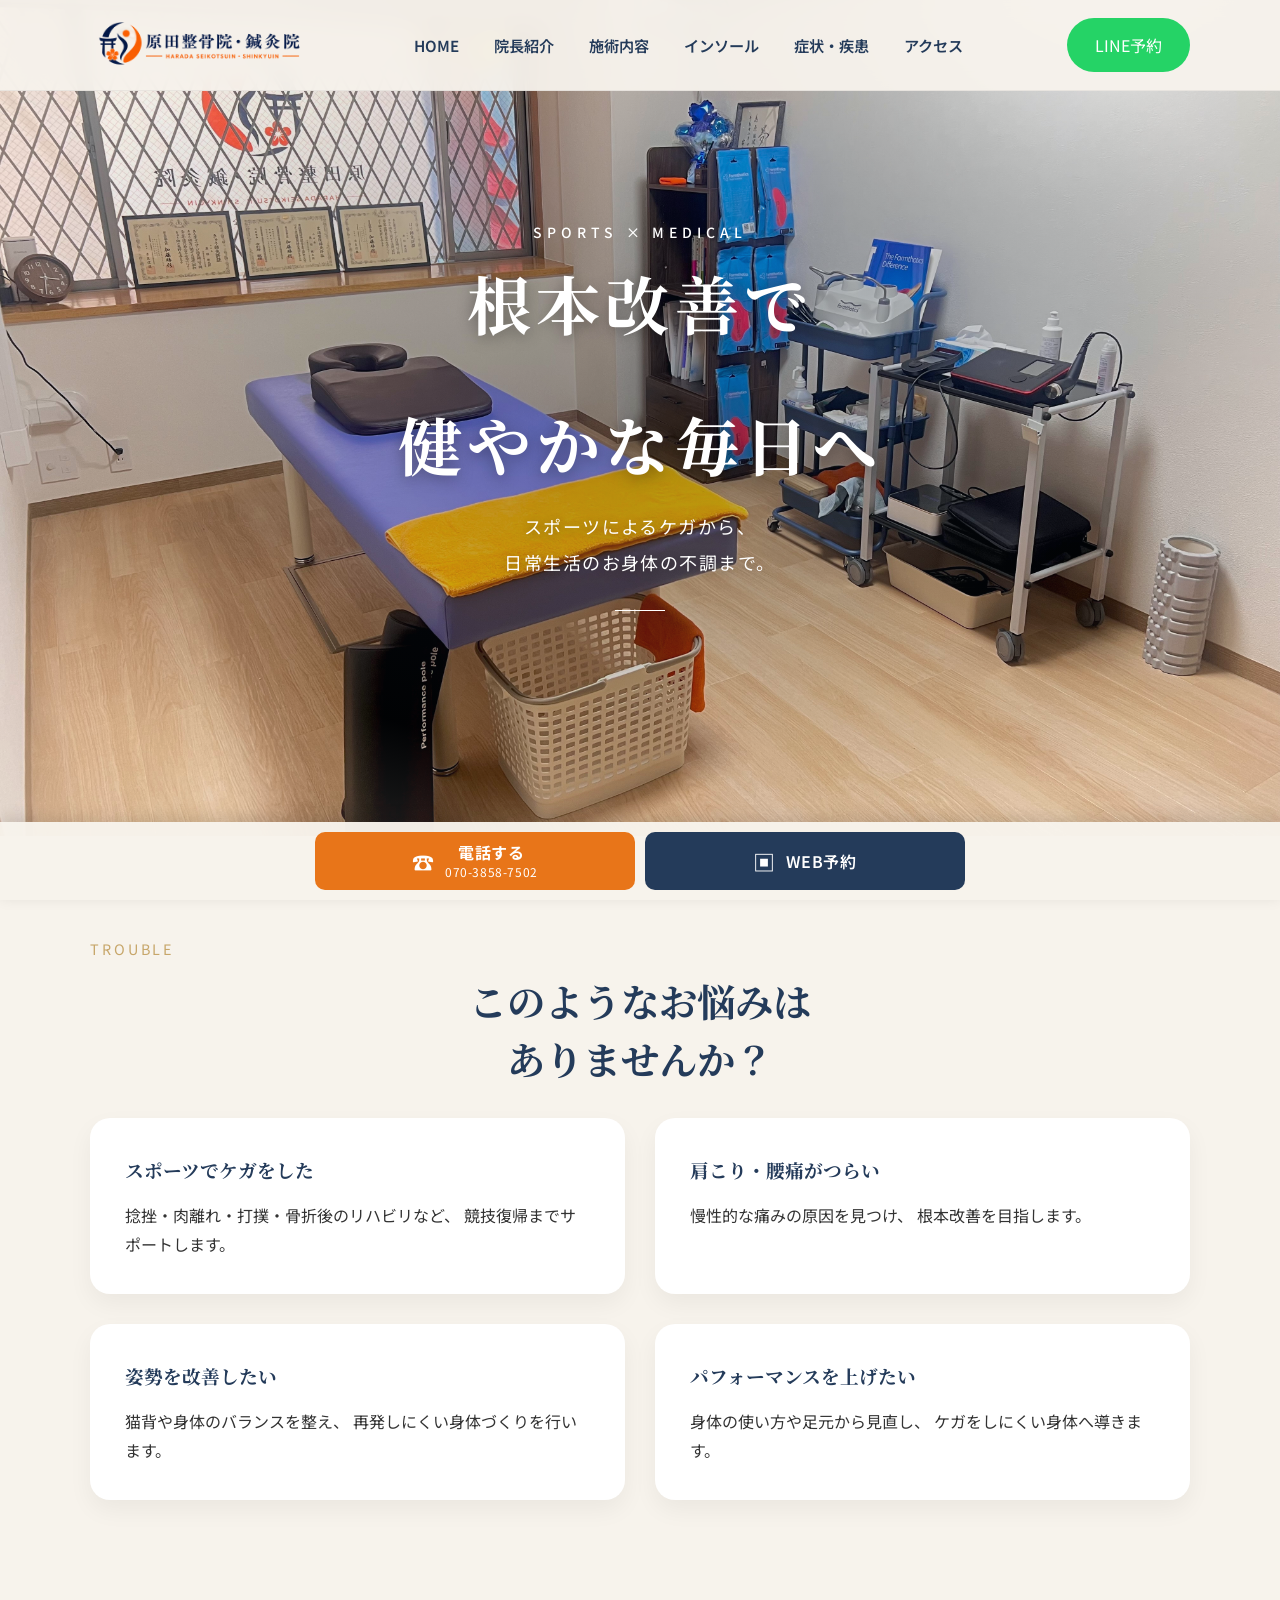
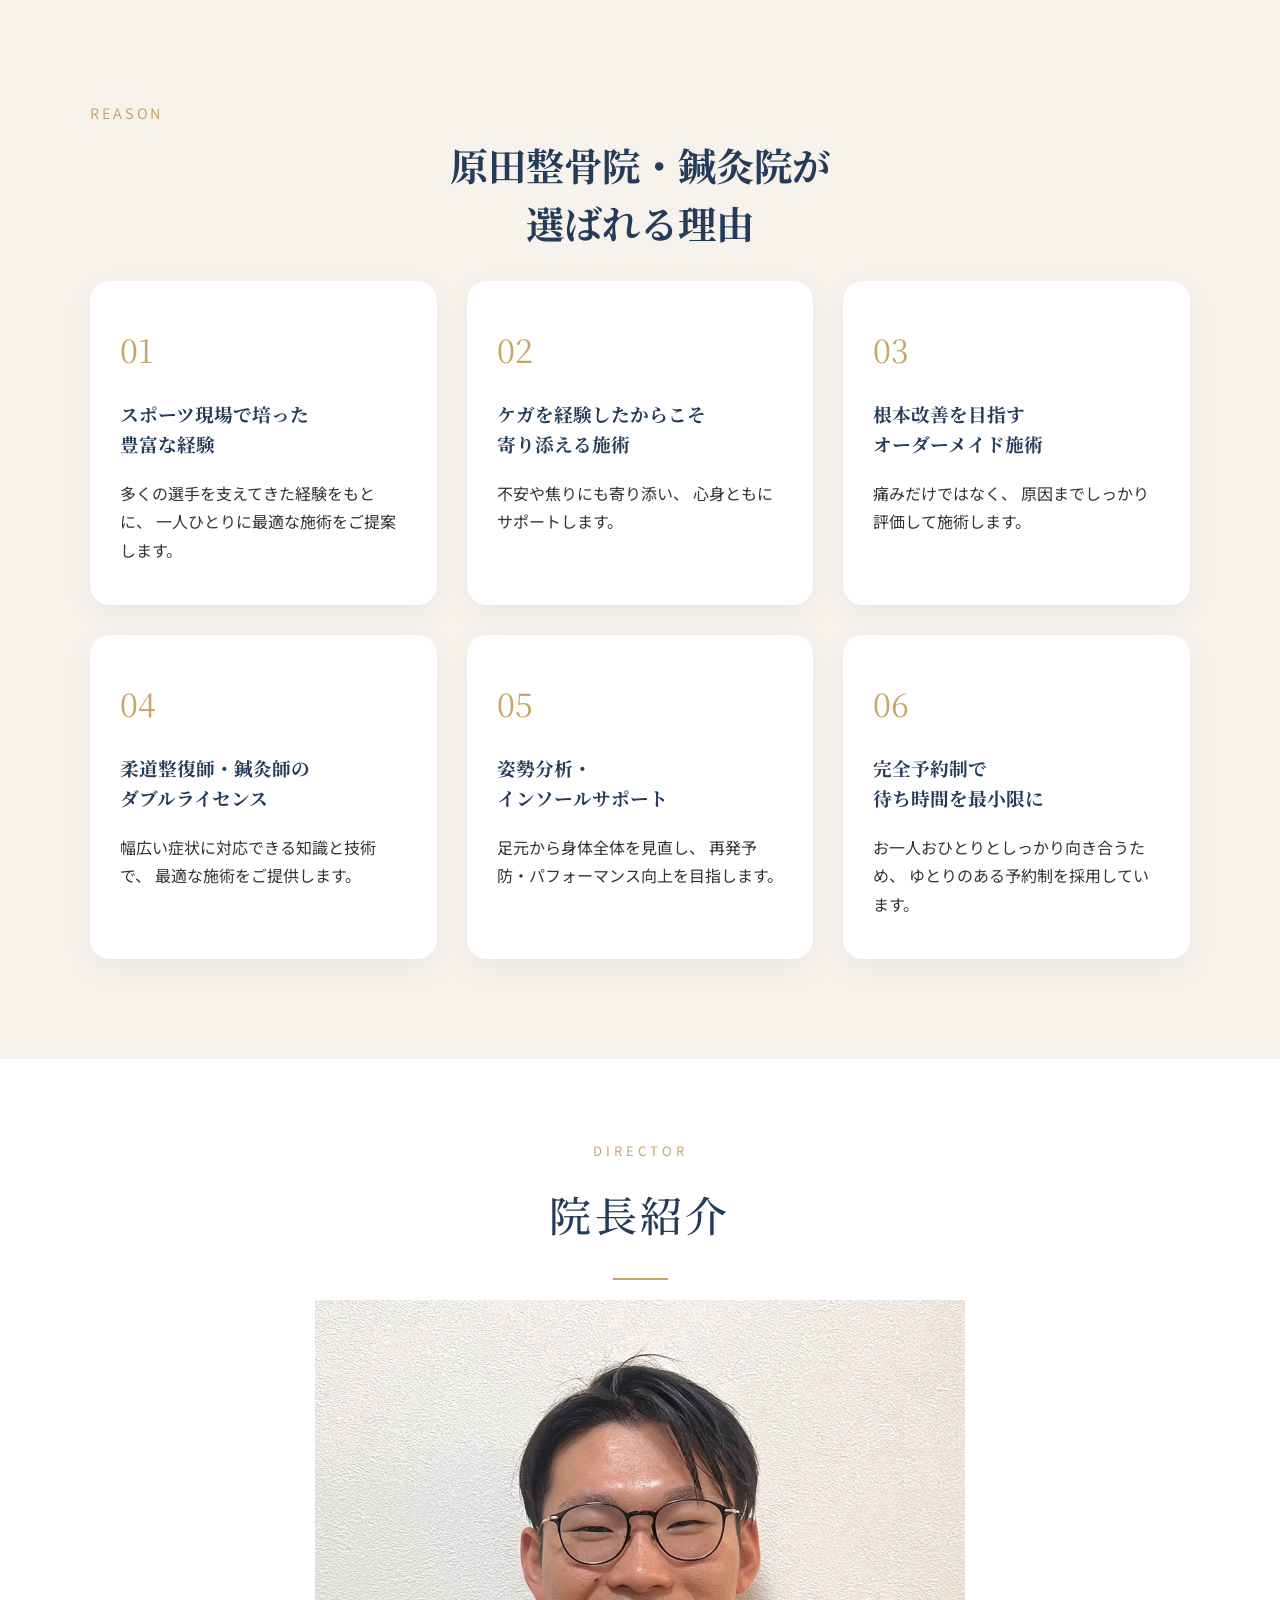
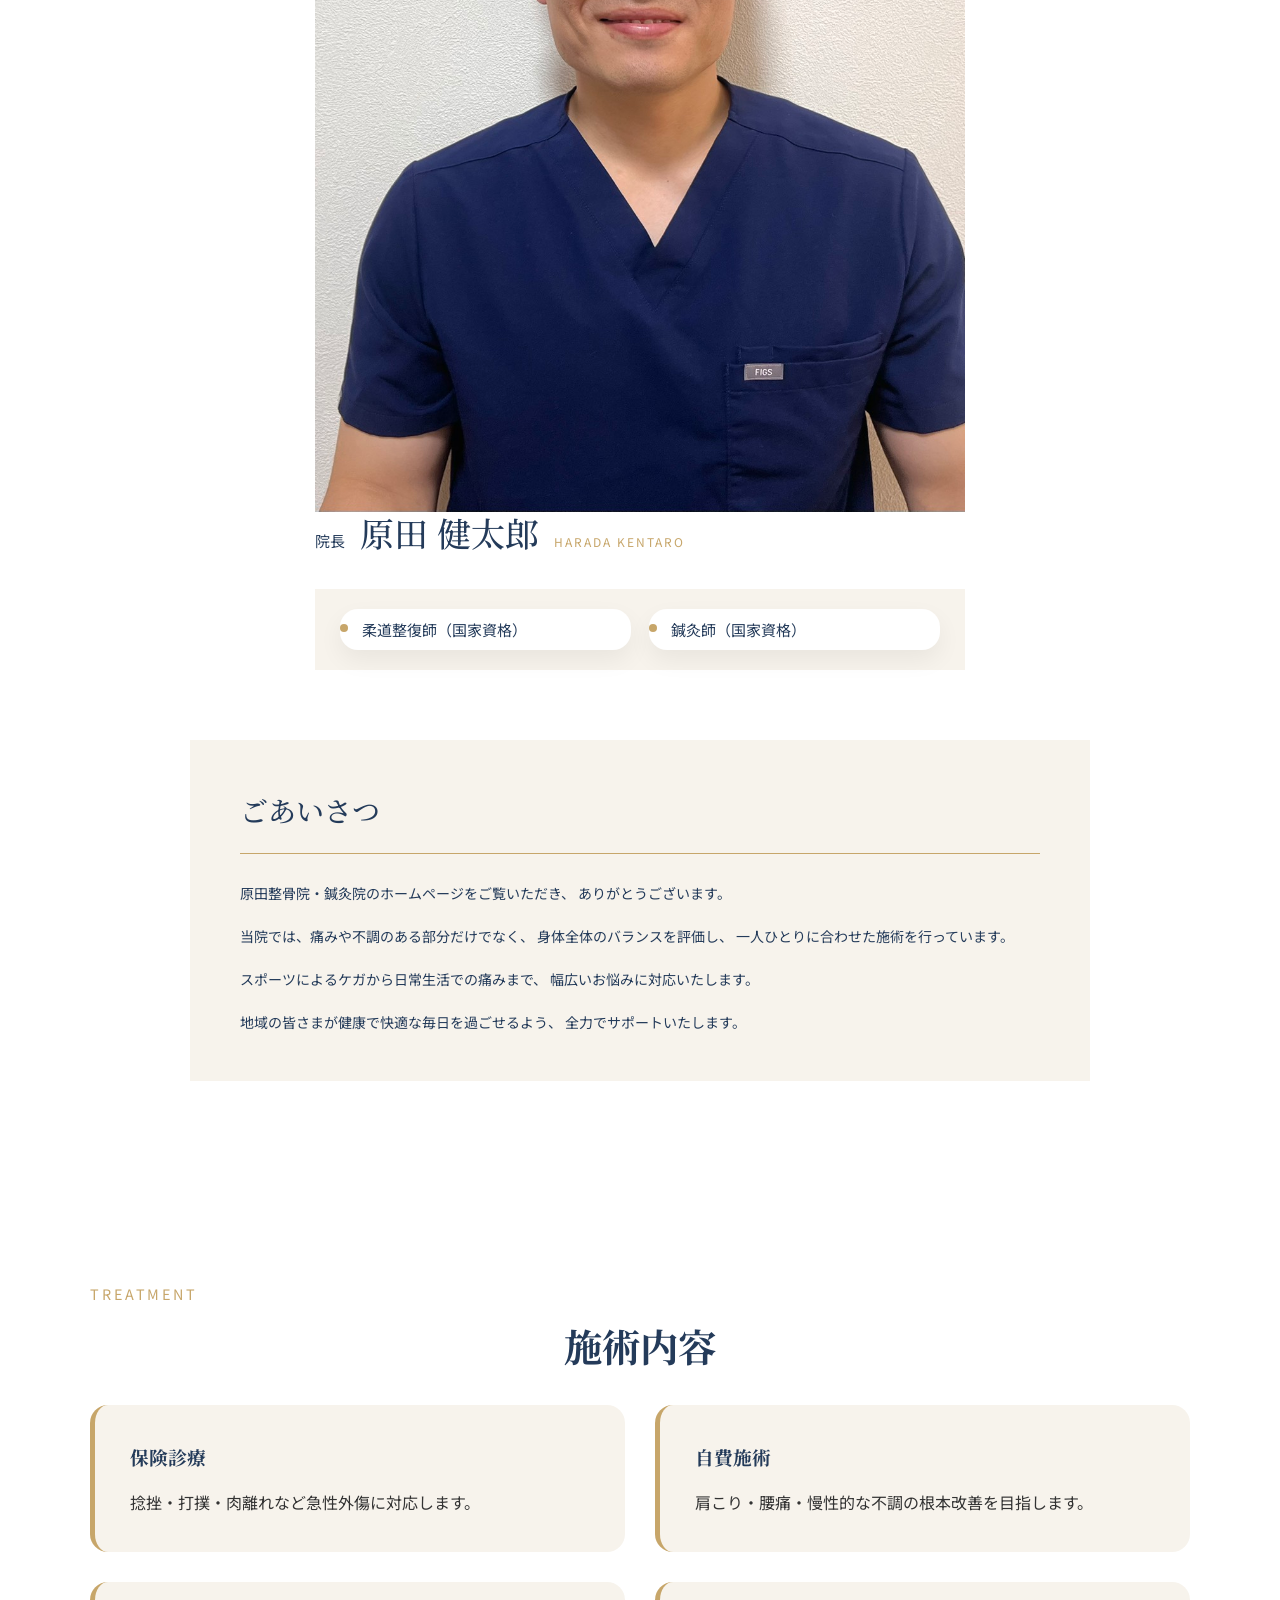
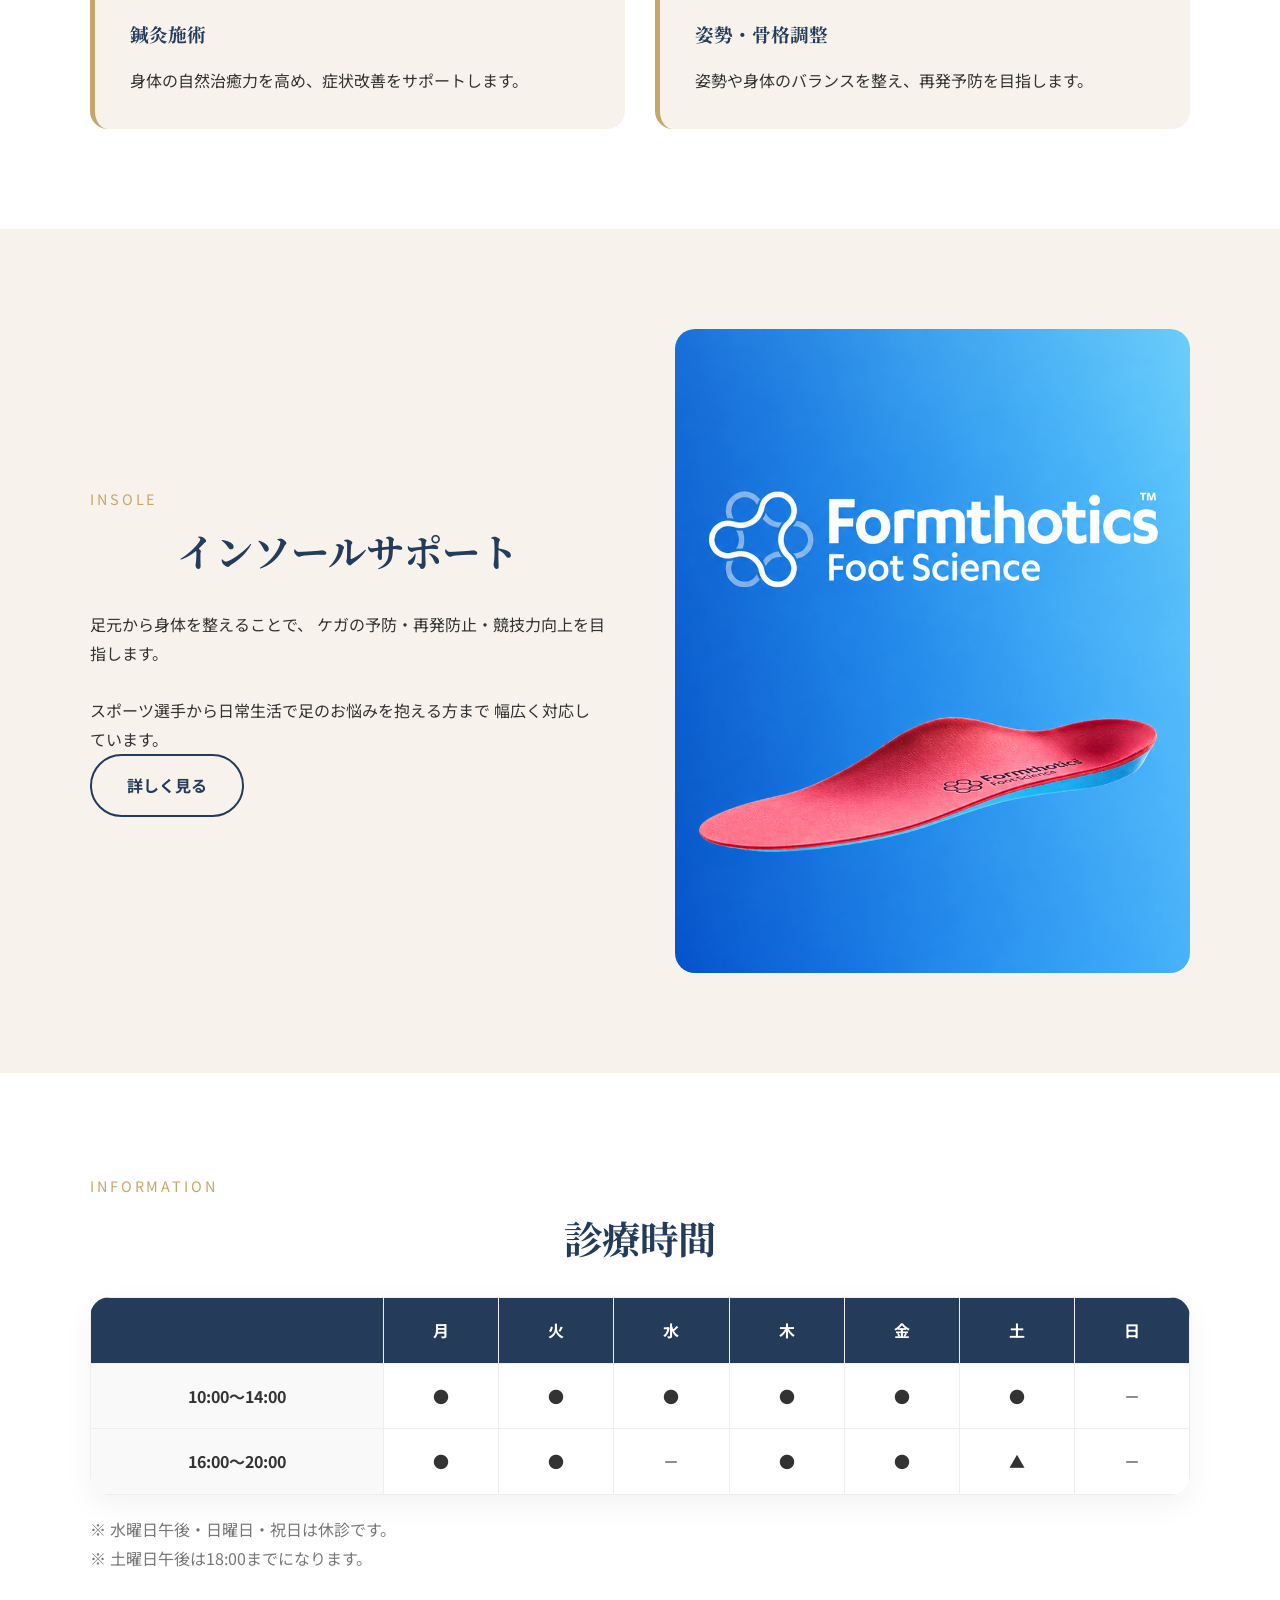
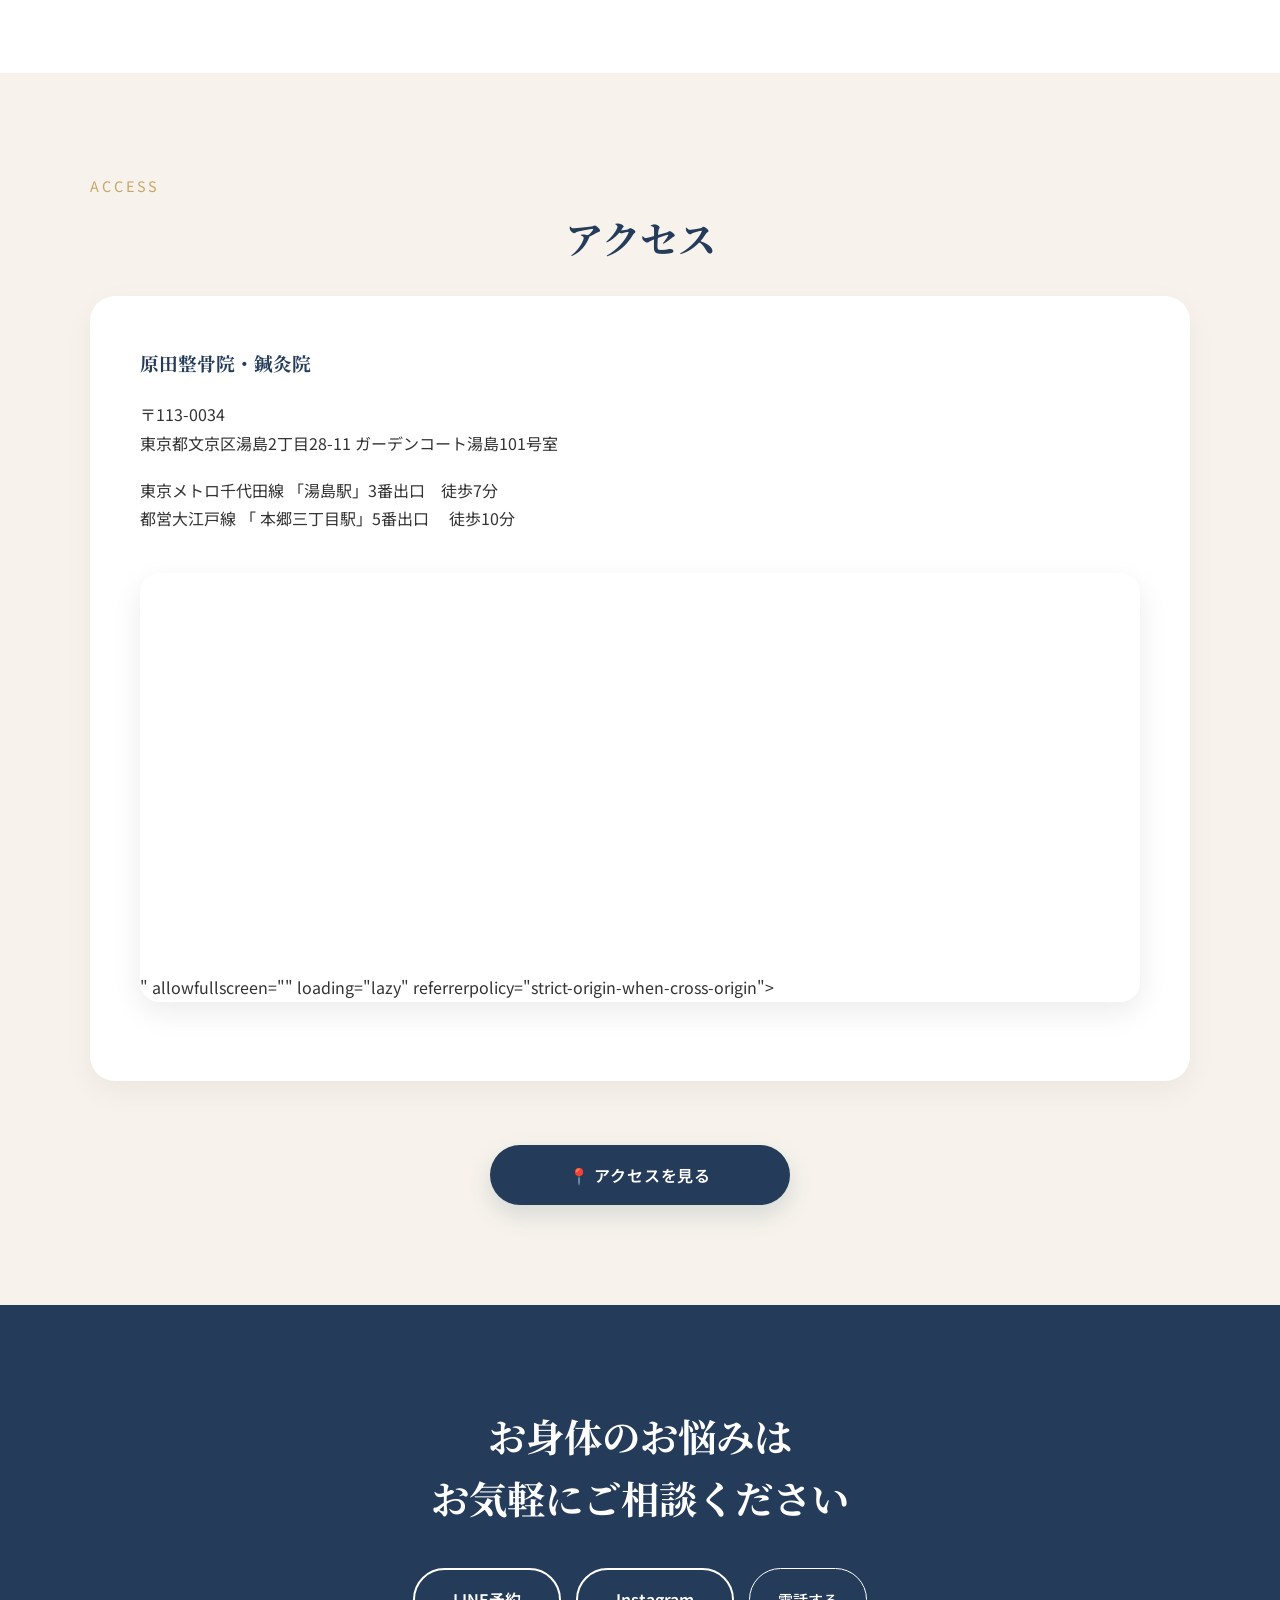
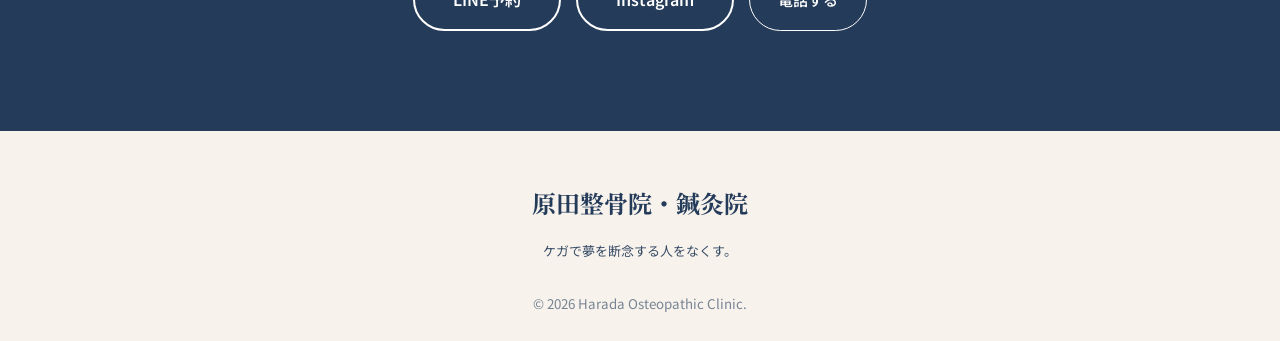
==== commit 33de0c09: "Update index.html" ====
--- a/index.html
+++ b/index.html
@@ -99,26 +99,6 @@
         <div class="hero-line"></div>
 
     </section>
-
-<!-- 予約ボタン -->
-<section class="hero-cta">
-
-    <div class="hero-cta-inner">
-
-        <a href="tel:07038587502" class="hero-cta-btn">
-            電話する
-        </a>
-
-        <a href="https://liff.line.me/2011515621-1LK1IAWq?shop_id=9542"
-           class="hero-cta-btn"
-           target="_blank"
-           rel="noopener">
-            WEB予約
-        </a>
-
-    </div>
-
-</section>
 
     <!-- ==========================
         Problems
